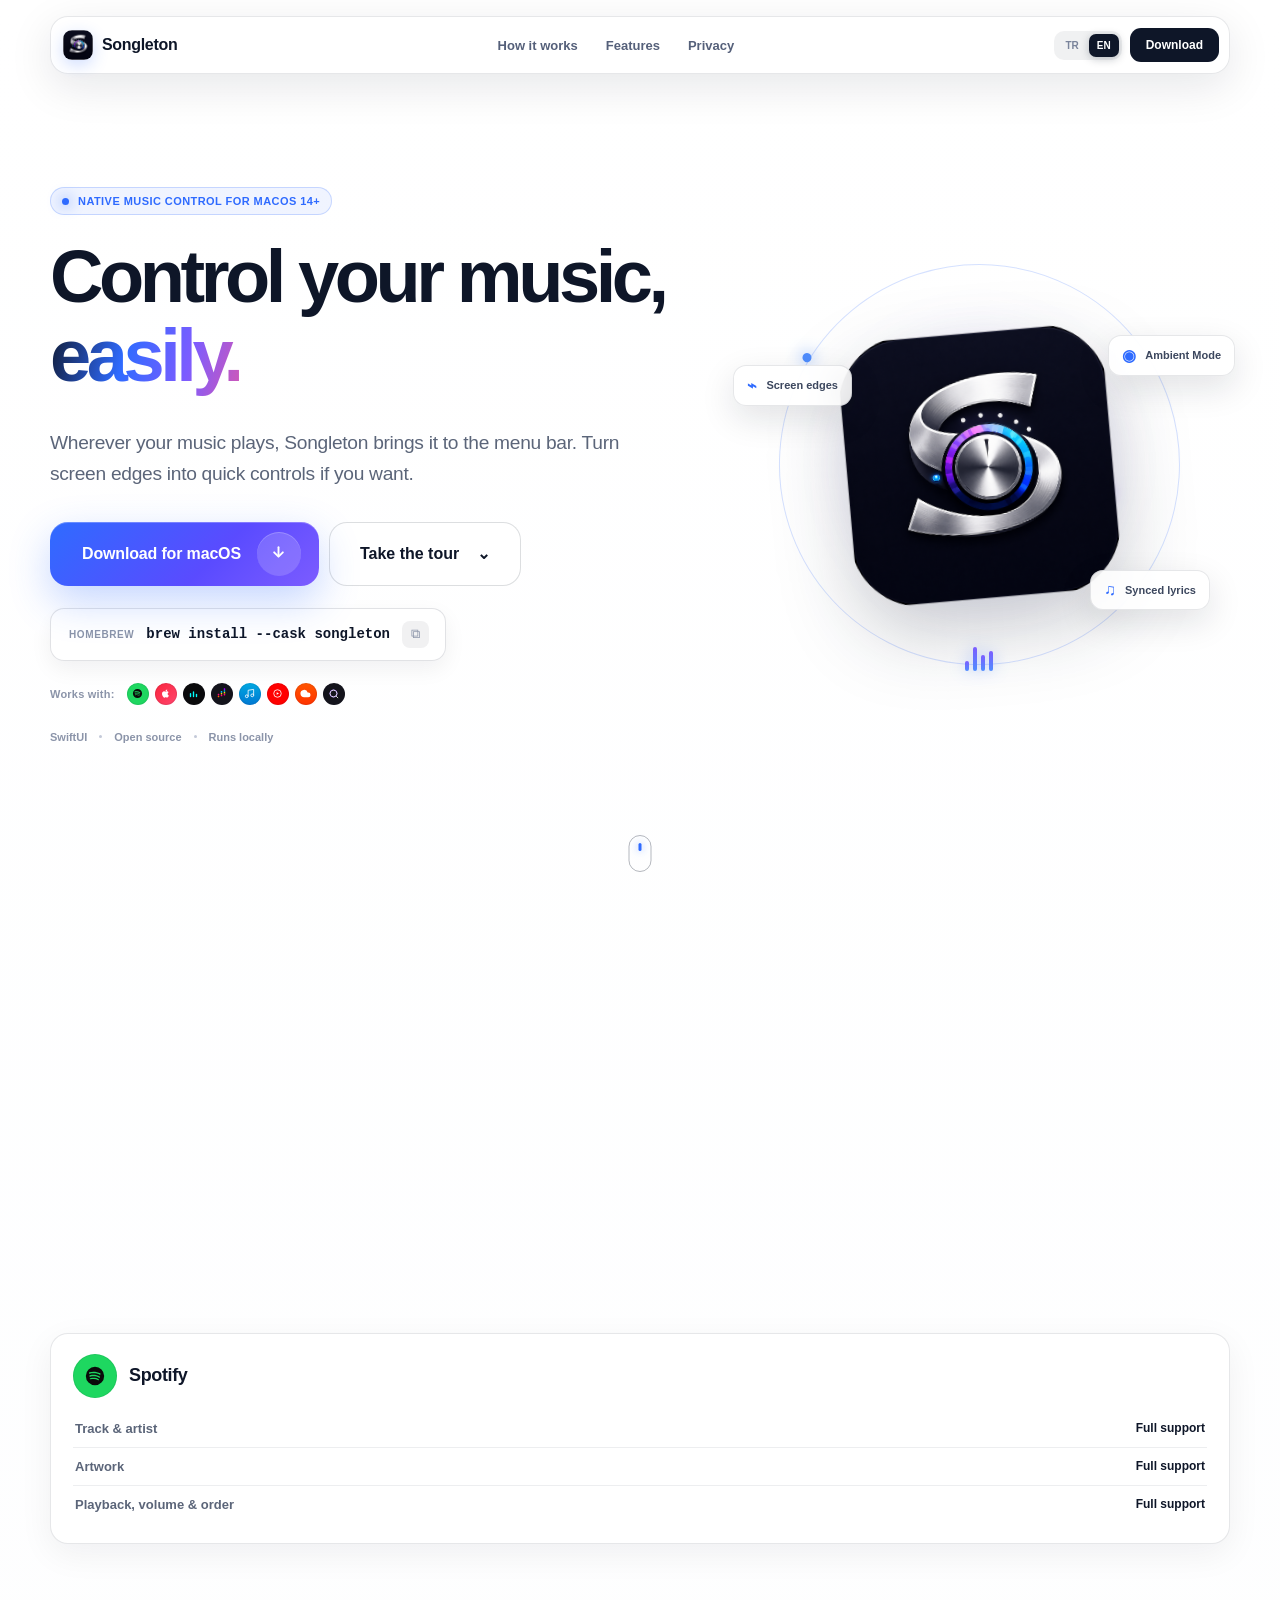
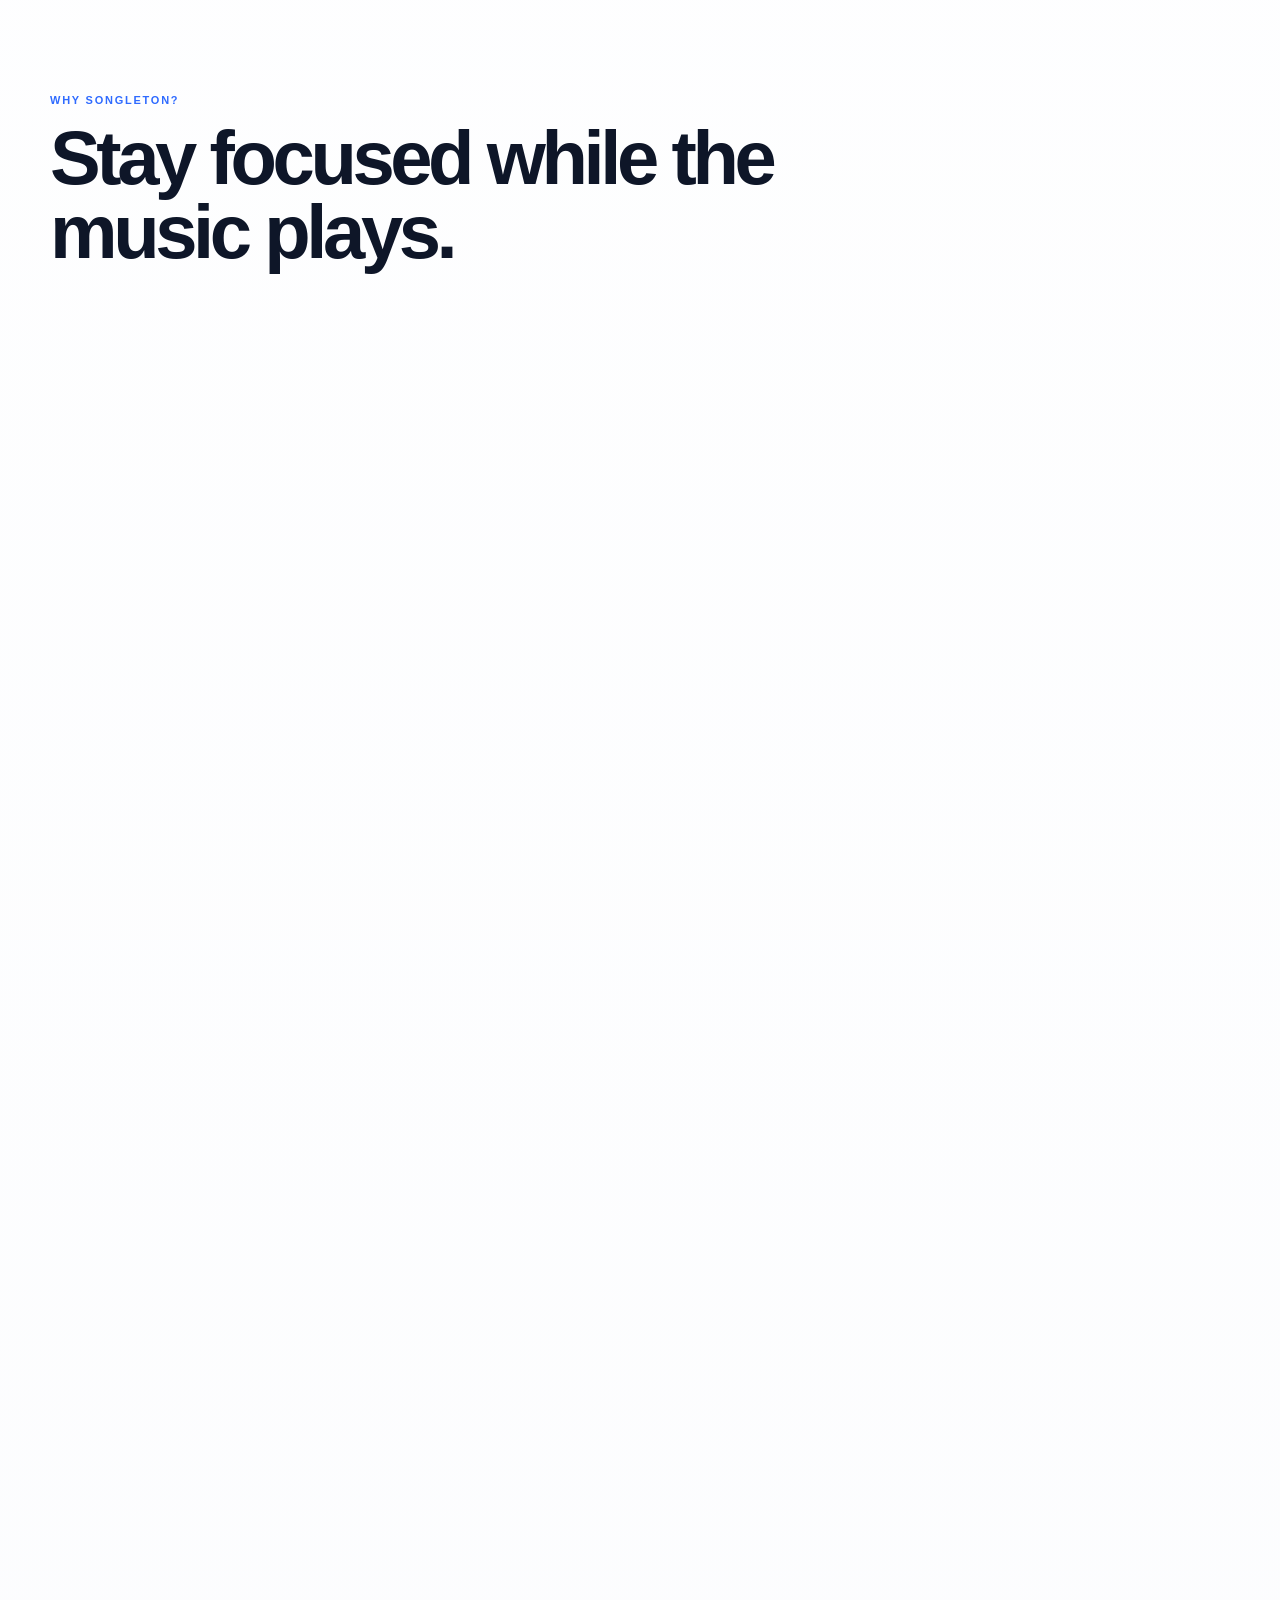
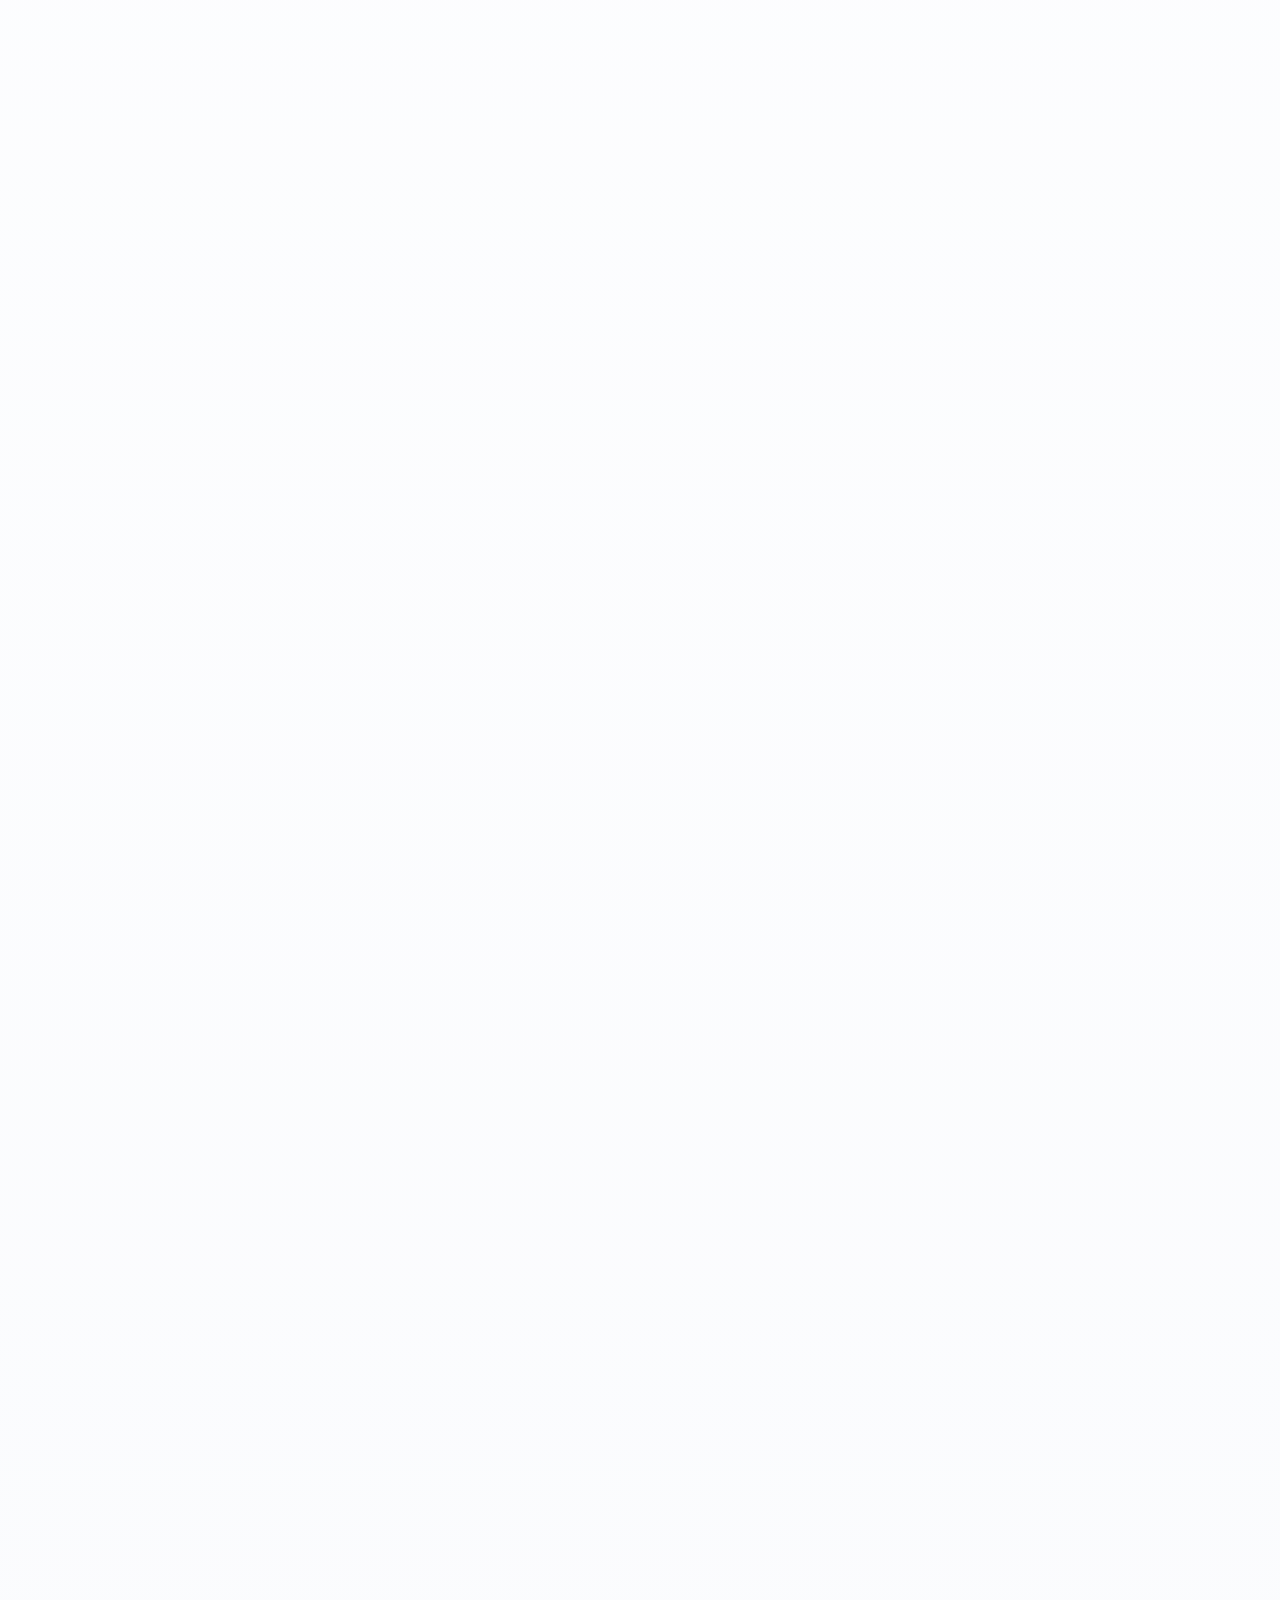
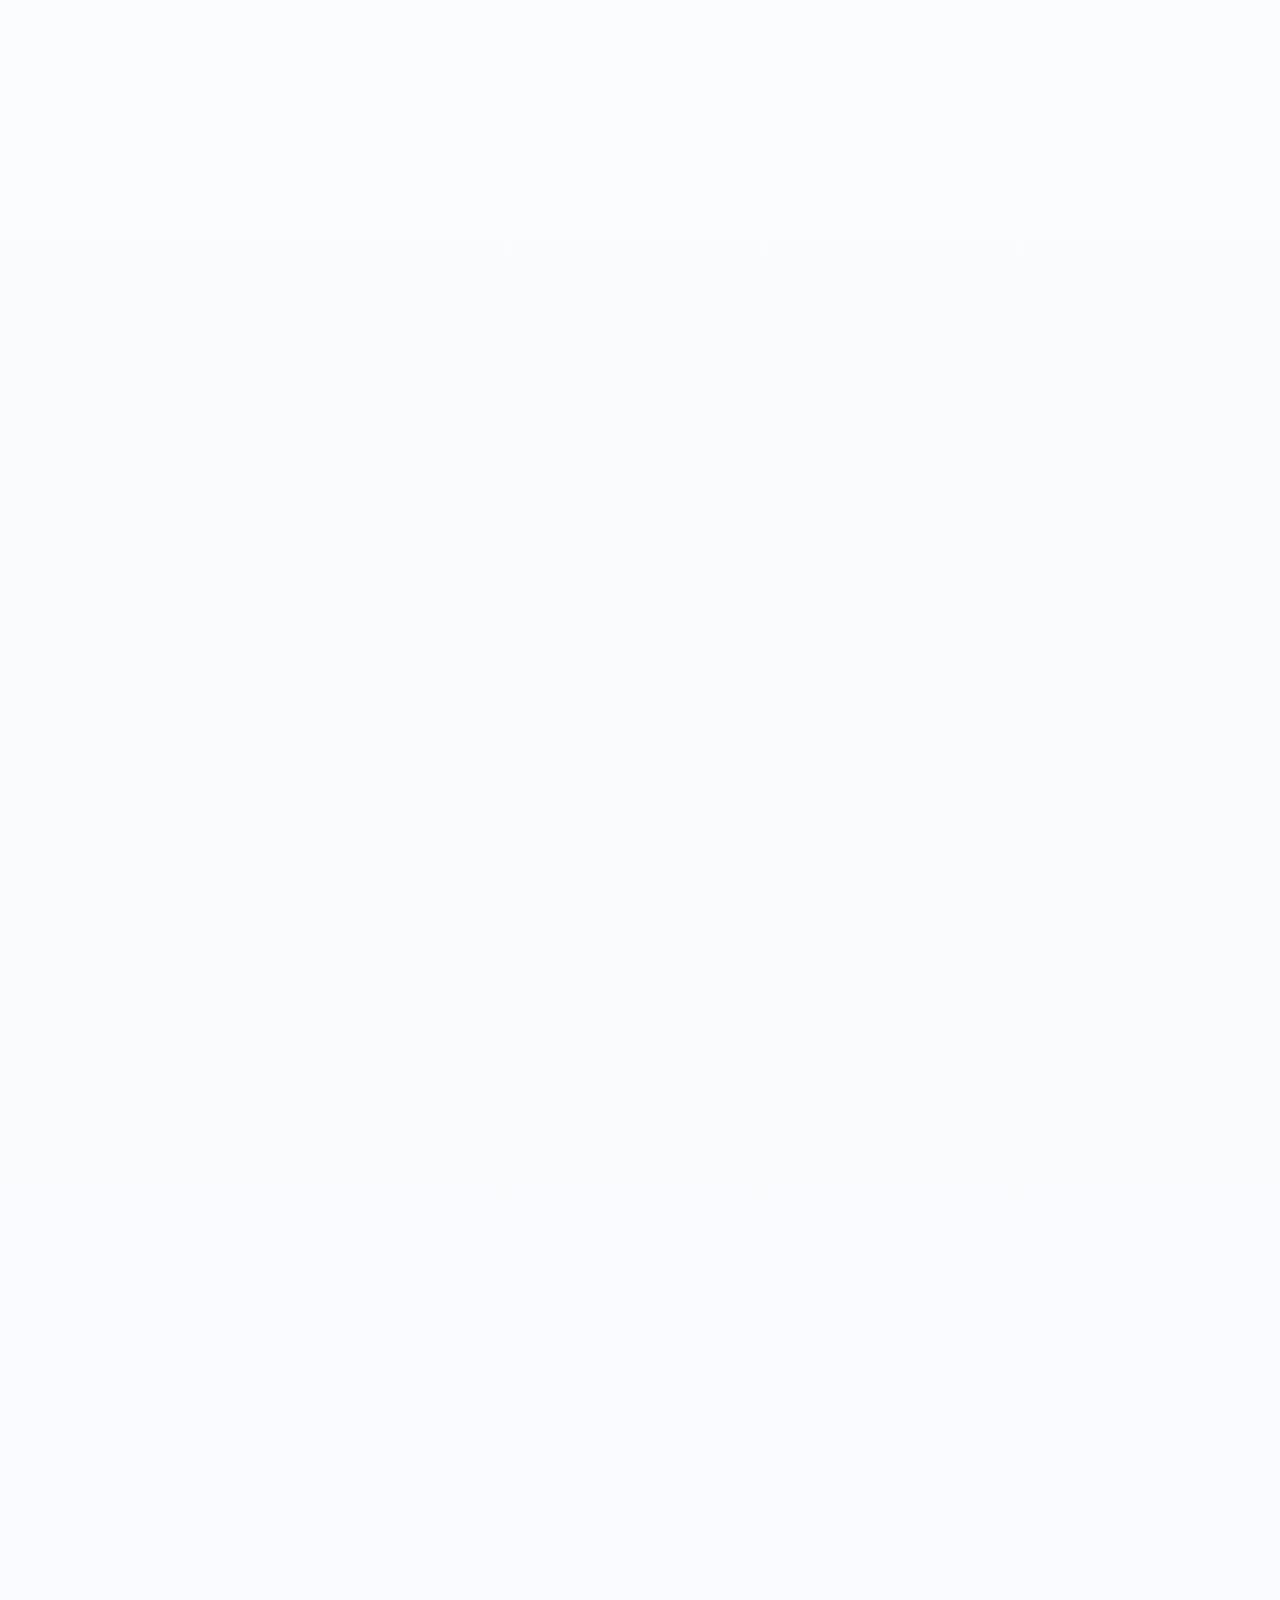
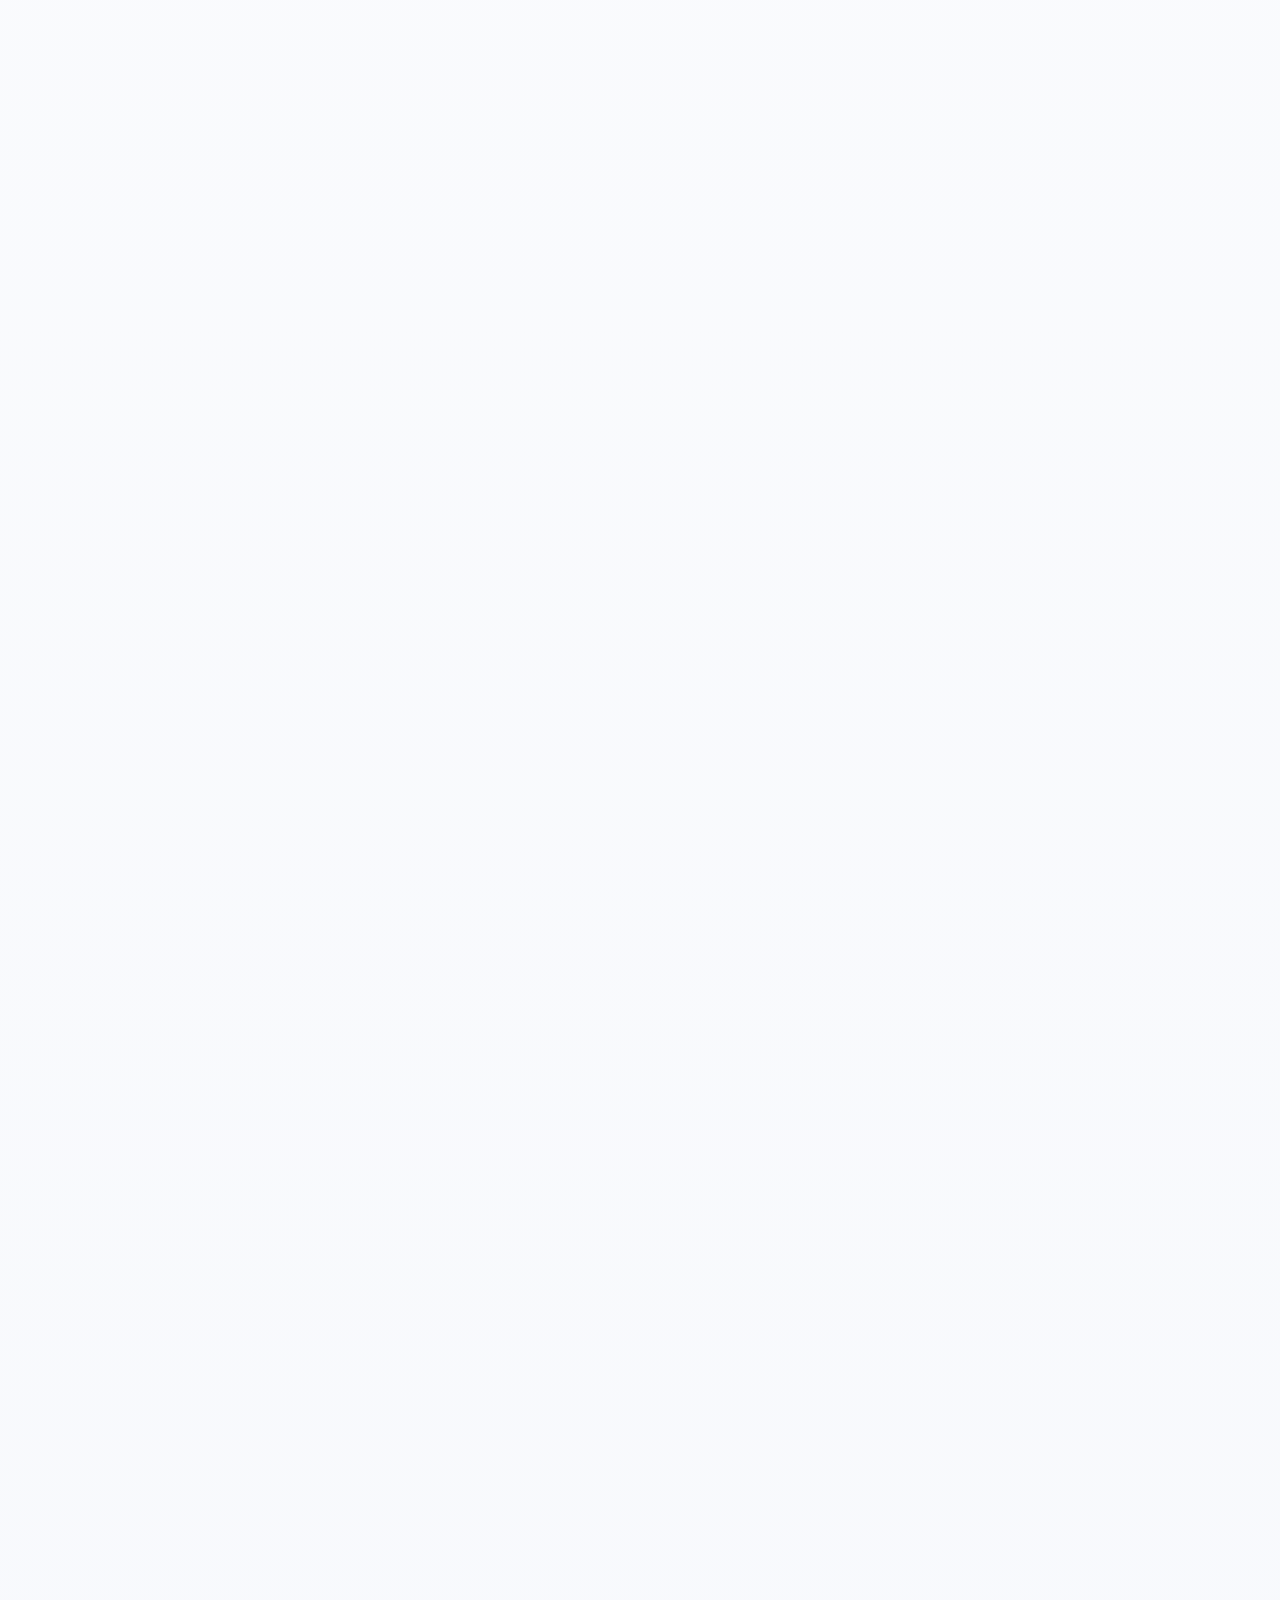
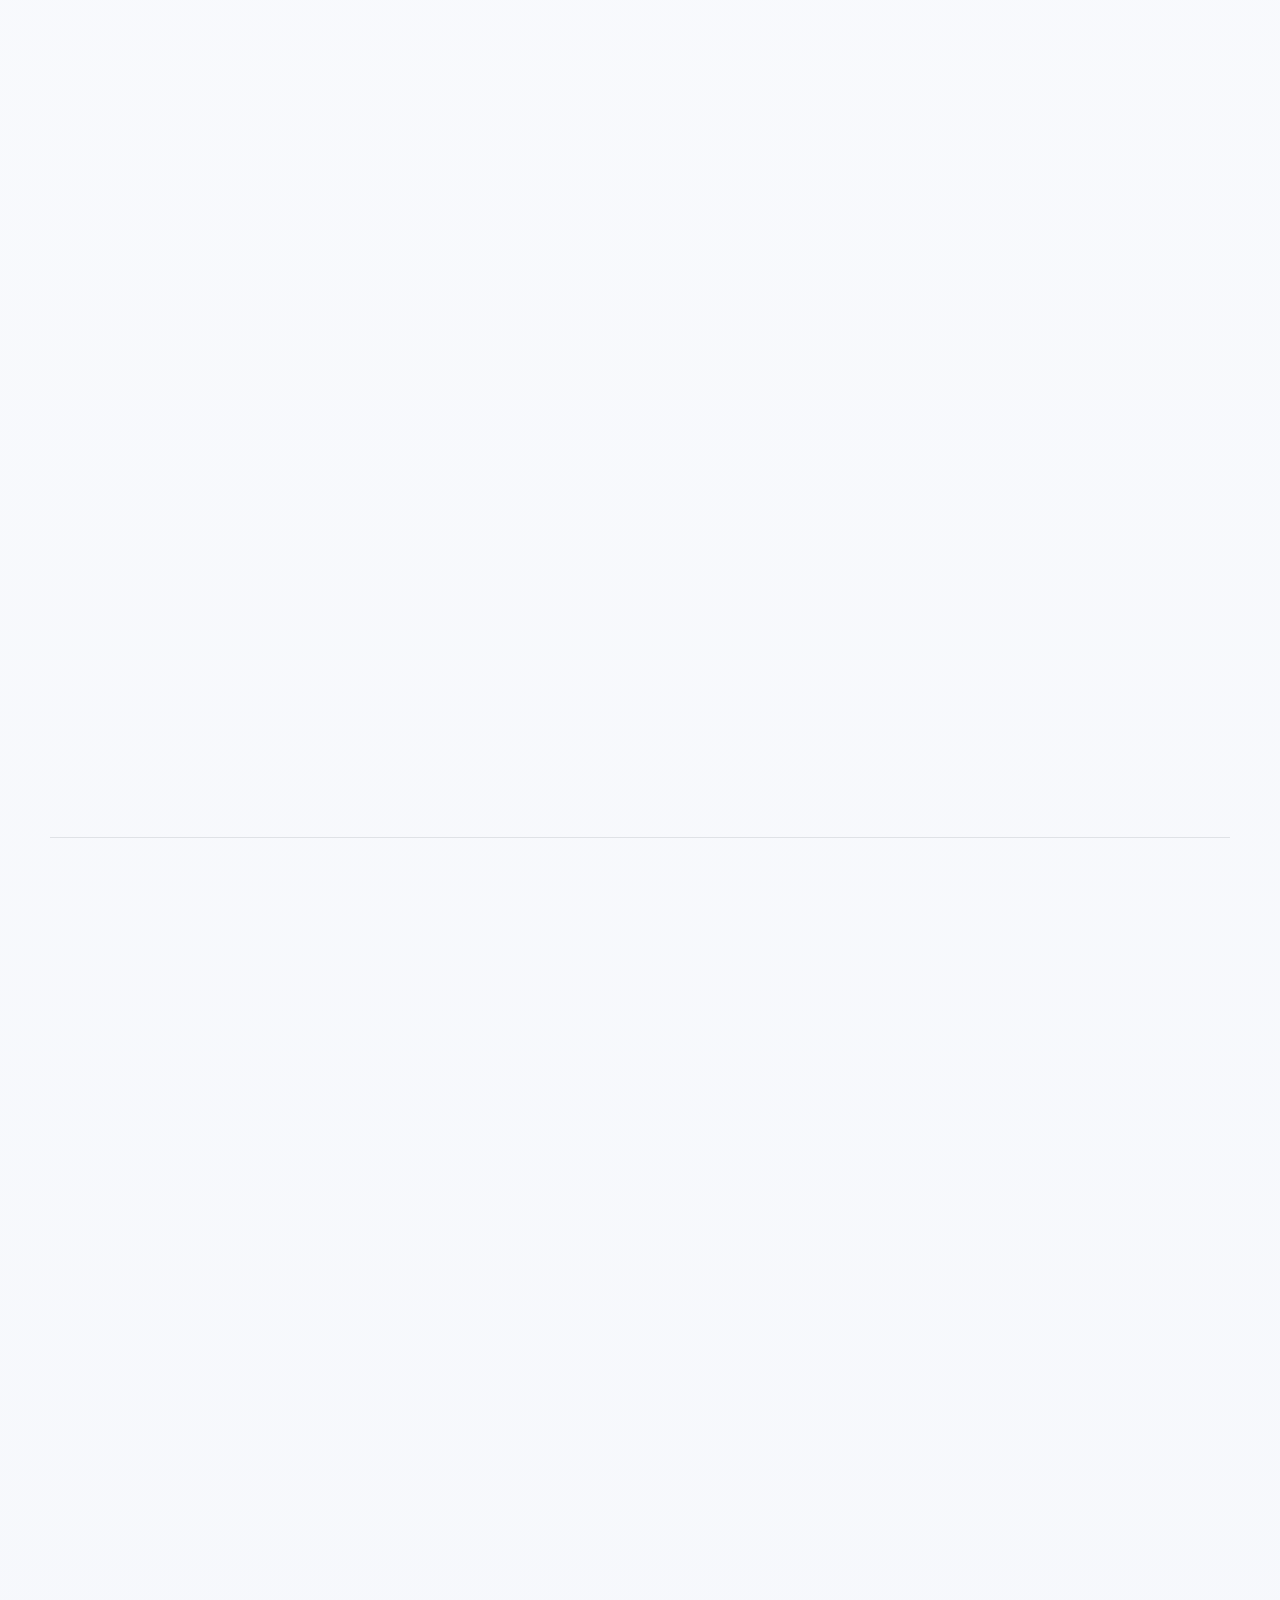
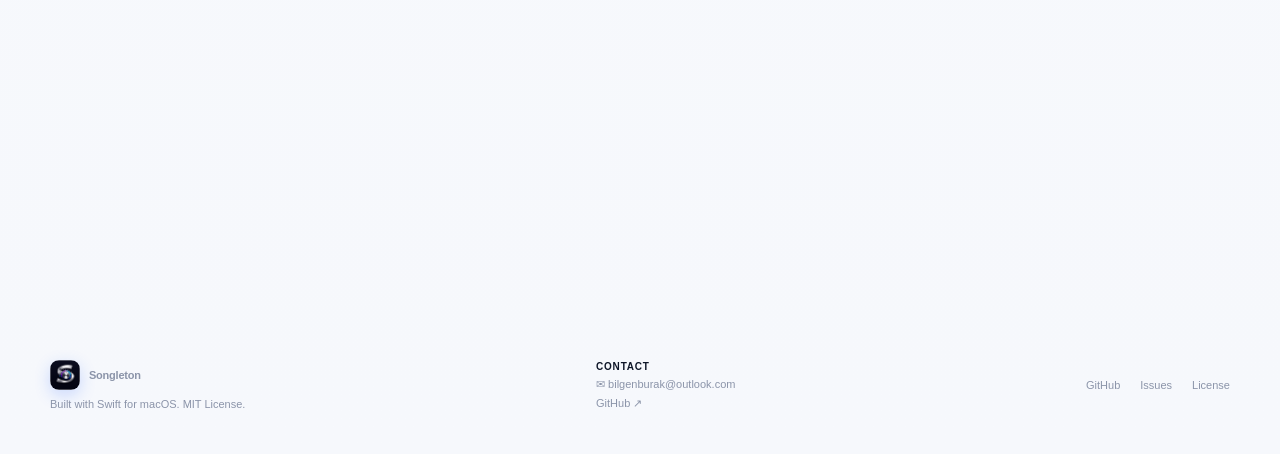
==== docs/index.html @ 4d117cce "feat: Add full-screen interactive lightbox zoom for website screenshot showcase" ====
<!doctype html>
<html lang="tr">
<head>
  <meta charset="utf-8">
  <meta name="viewport" content="width=device-width, initial-scale=1">
  <meta name="theme-color" content="#ffffff">
  <meta name="referrer" content="no-referrer">
  <meta http-equiv="Content-Security-Policy" content="default-src 'none'; base-uri 'none'; form-action 'none'; frame-src 'none'; object-src 'none'; script-src 'self'; style-src 'self'; img-src 'self'; connect-src 'none'; media-src 'none'; manifest-src 'none'; upgrade-insecure-requests">
  <meta name="description" content="Songleton, 8 müzik uygulamasını (Spotify, Apple Music, TIDAL, Deezer ve daha fazlası) menü çubuğundan, ekran kenarlarından ve Ambient Mode'dan kontrol eden yerel macOS uygulaması.">
  <meta property="og:title" content="Songleton for macOS">
  <meta property="og:description" content="Müziğini kolayca kontrol et. Şarkını menü çubuğundan yönet, ekran kenarlarıyla hızlıca kontrol et.">
  <meta property="og:type" content="website">
  <meta property="og:site_name" content="Songleton for macOS">
  <meta property="og:url" content="https://burak-bilgen.github.io/Songleton/">
  <meta property="og:locale" content="tr_TR">
  <meta property="og:image" content="https://burak-bilgen.github.io/Songleton/assets/og-songleton.png">
  <meta property="og:image:width" content="1200">
  <meta property="og:image:height" content="630">
  <meta property="og:image:alt" content="Songleton for macOS — menü çubuğu, ekran kenarı hareketleri ve Ambient Mode ön izlemesi">
  <meta name="twitter:card" content="summary_large_image">
  <meta name="twitter:title" content="Songleton for macOS">
  <meta name="twitter:description" content="Müziğini kolayca kontrol et. Spotify, Apple Music, TIDAL, Deezer ve daha fazlasını menü çubuğundan yönet; ekran kenarları ve Ambient Mode da hazır.">
  <title>Songleton for macOS</title>
  <link rel="canonical" href="https://burak-bilgen.github.io/Songleton/">
  <link rel="icon" href="assets/songleton-app-icon.png">
  <link rel="apple-touch-icon" href="assets/songleton-app-icon.png">
  <link rel="stylesheet" href="styles.css">
</head>
<body>
  <a class="skip-link" href="#tour" data-i18n="skip">Tanıtıma geç</a>
  <div class="scroll-progress" aria-hidden="true"></div>

  <nav class="site-nav" aria-label="Ana menü" data-i18n-label="primaryNav">
    <a class="brand" href="#top" aria-label="Songleton">
      <img src="assets/songleton-app-icon.png" alt="" width="34" height="34">
      <span>Songleton</span>
    </a>
    <div class="nav-links">
      <a href="#tour" data-i18n="navTour">Nasıl çalışır</a>
      <a href="#details" data-i18n="navFeatures">Özellikler</a>
      <a href="#privacy" data-i18n="navPrivacy">Gizlilik</a>
    </div>
    <div class="nav-actions">
      <div class="language-switch" role="group" aria-label="Dil" data-i18n-label="languageLabel">
        <button type="button" data-language="tr" lang="tr" aria-label="Türkçe" aria-pressed="true">TR</button>
        <button type="button" data-language="en" lang="en" aria-label="English" aria-pressed="false">EN</button>
      </div>
      <a class="nav-download" href="https://github.com/burak-bilgen/Songleton/releases/latest" data-i18n="download">İndir</a>
    </div>
  </nav>

  <svg class="svg-defs" aria-hidden="true" focusable="false">
    <symbol id="mark-spotify" viewBox="0 0 24 24"><path fill="#0a0a0a" d="M12 2a10 10 0 1 0 0 20 10 10 0 0 0 0-20zm4.25 14.3a.6.6 0 0 1-.82.2c-2.25-1.38-5.08-1.69-8.42-.93a.6.6 0 0 1-.26-1.17c3.66-.84 6.8-.48 9.3 1.07a.6.6 0 0 1 .2.83zm1.18-2.7a.75.75 0 0 1-1.03.25c-2.58-1.58-6.5-2.04-9.55-1.12a.75.75 0 0 1-.43-1.44c3.45-1.03 7.75-.5 10.76 1.28a.75.75 0 0 1 .25 1.03zm.1-2.8C13.9 8.9 9.2 8.8 6.5 9.6a.9.9 0 0 1-.52-1.72c3.15-.96 8.35-.85 11.7 1.24a.9.9 0 0 1-.95 1.52z"/></symbol>
    <symbol id="mark-applemusic" viewBox="0 0 24 24"><path fill="#fff" d="M17.05 20.28c-.98.95-2.05.8-3.08.35-1.09-.46-2.09-.48-3.24 0-1.44.62-2.2.44-3.06-.35C2.79 15.25 3.51 7.59 9.05 7.31c1.35.07 2.29.74 3.08.8.99-.2 1.94-.87 3.23-.78 1.53.12 2.68.73 3.44 1.83-3.16 1.89-2.64 6.05.54 7.22-.64 1.67-1.45 3.32-3.29 4.9zM12.03 7.25c-.15-2.23 1.66-4.07 3.74-4.25.29 2.58-2.34 4.5-3.74 4.25z"/></symbol>
    <symbol id="mark-tidal" viewBox="0 0 24 24"><g fill="#00ffff"><rect x="4" y="11" width="3" height="9" rx="1.5"/><rect x="10.5" y="7" width="3" height="13" rx="1.5"/><rect x="17" y="12.5" width="3" height="7.5" rx="1.5"/></g></symbol>
    <symbol id="mark-deezer" viewBox="0 0 24 24"><rect x="3.75" y="12.75" width="3.5" height="3.5" rx="1" fill="#ff007f"/><rect x="3.75" y="16.75" width="3.5" height="3.5" rx="1" fill="#ff6600"/><rect x="10.25" y="6.75" width="3.5" height="3.5" rx="1" fill="#00c7ff"/><rect x="10.25" y="10.75" width="3.5" height="3.5" rx="1" fill="#ffe000"/><rect x="10.25" y="14.75" width="3.5" height="3.5" rx="1" fill="#ff007f"/><rect x="16.75" y=".75" width="3.5" height="3.5" rx="1" fill="#a100ff"/><rect x="16.75" y="4.75" width="3.5" height="3.5" rx="1" fill="#00c7ff"/><rect x="16.75" y="8.75" width="3.5" height="3.5" rx="1" fill="#ffe000"/><rect x="16.75" y="12.75" width="3.5" height="3.5" rx="1" fill="#ff007f"/></symbol>
    <symbol id="mark-amazon" viewBox="0 0 24 24"><path fill="none" stroke="#fff" stroke-width="1.8" stroke-linecap="round" stroke-linejoin="round" d="M9 18V5l12-2v13"/><circle cx="6" cy="18" r="3" fill="none" stroke="#fff" stroke-width="1.8"/><circle cx="18" cy="16" r="3" fill="none" stroke="#fff" stroke-width="1.8"/></symbol>
    <symbol id="mark-ytmusic" viewBox="0 0 24 24"><circle cx="12" cy="12" r="8.2" fill="none" stroke="#fff" stroke-width="1.8"/><path fill="#fff" d="M10.2 9.1v5.8l5-2.9z"/></symbol>
    <symbol id="mark-soundcloud" viewBox="0 0 24 24"><path fill="#fff" d="M18 10h-1.26A8 8 0 1 0 9 20h9a5 5 0 0 0 0-10z"/></symbol>
    <symbol id="mark-qobuz" viewBox="0 0 24 24"><circle cx="12" cy="12" r="7.8" fill="none" stroke="#9d67ff" stroke-width="1.8"/><path d="M12 4.6a7.4 7.4 0 1 0 .01 0z" fill="none" stroke="#fff" stroke-width="1.7"/><path d="M17.4 17.4l4.1 4.1" fill="none" stroke="#fff" stroke-width="1.7" stroke-linecap="round"/></symbol>
  </svg>

  <main id="top">
    <section class="hero shell">
      <div class="hero-copy">
        <div class="eyebrow"><span class="eyebrow-dot"></span><span data-i18n="heroEyebrow">macOS 14+ için yerel müzik kontrolü</span></div>
        <h1 data-i18n="heroTitle">Müziğini kolayca<br><span>kontrol et.</span></h1>
        <p data-i18n="heroText">Şarkın nerede çalarsa çalsın, Songleton onu menü çubuğuna taşır. İstersen ekran kenarlarını da hızlı kontrole çevirir.</p>
        <div class="hero-actions">
          <a class="button primary download-btn" href="https://github.com/burak-bilgen/Songleton/releases/latest"><span class="dl-label" data-i18n="downloadFree">macOS için indir</span><span class="dl-icon" aria-hidden="true"><svg viewBox="0 0 24 24" fill="none" stroke="currentColor" stroke-width="2.4" stroke-linecap="round" stroke-linejoin="round"><path d="M12 4v11"/><path d="M6.5 10.5 12 16l5.5-5.5"/></svg><i class="dl-tray"></i></span></a>
          <a class="button ghost" href="#tour"><span data-i18n="watchTour">Turu izle</span><span aria-hidden="true">⌄</span></a>
        </div>
        <div class="hero-install">
          <span class="hero-install-label">Homebrew</span>
          <code>brew install --cask songleton</code>
          <button type="button" class="hero-install-copy" data-i18n-label="copyHomebrew" aria-label="Homebrew komutunu kopyala"><span class="hicon">⧉</span><span class="hcopied" data-i18n="copied">Kopyalandı</span></button>
        </div>
        <div class="hero-platforms" aria-hidden="true">
          <span class="hero-platforms-label" data-i18n="heroPlatformsLabel">Çalıştığı uygulamalar:</span>
          <span class="hero-platforms-marks">
            <span class="pmark pmark-spotify"><svg class="pmark-icon"><use href="#mark-spotify"/></svg></span>
            <span class="pmark pmark-applemusic"><svg class="pmark-icon"><use href="#mark-applemusic"/></svg></span>
            <span class="pmark pmark-tidal"><svg class="pmark-icon"><use href="#mark-tidal"/></svg></span>
            <span class="pmark pmark-deezer"><svg class="pmark-icon"><use href="#mark-deezer"/></svg></span>
            <span class="pmark pmark-amazon"><svg class="pmark-icon"><use href="#mark-amazon"/></svg></span>
            <span class="pmark pmark-ytmusic"><svg class="pmark-icon"><use href="#mark-ytmusic"/></svg></span>
            <span class="pmark pmark-soundcloud"><svg class="pmark-icon"><use href="#mark-soundcloud"/></svg></span>
            <span class="pmark pmark-qobuz"><svg class="pmark-icon"><use href="#mark-qobuz"/></svg></span>
          </span>
        </div>
        <div class="hero-meta"><span>SwiftUI</span><i></i><span data-i18n="openSource">Açık kaynak</span><i></i><span data-i18n="localFirst">Yerel çalışır</span></div>
      </div>

      <div class="hero-orbit" aria-hidden="true">
        <div class="orbit orbit-one"></div><div class="orbit orbit-two"></div>
        <div class="hero-icon"><img src="assets/songleton-app-icon.png" alt="" width="1024" height="1024"></div>
        <div class="hero-eq"><i></i><i></i><i></i><i></i></div>
        <div class="floating-chip chip-one"><b>⌁</b><span data-i18n="chipEdges">Ekran kenarları</span></div>
        <div class="floating-chip chip-two"><b>◉</b><span>Ambient Mode</span></div>
        <div class="floating-chip chip-three"><b>♫</b><span data-i18n="chipLyrics">Senkron sözler</span></div>
      </div>
      <div class="hero-scroll-cue" aria-hidden="true"><div class="cue-mouse"><span></span></div></div>
    </section>

    <section class="platforms shell" aria-labelledby="platforms-title">
      <div class="platforms-head reveal">
        <p class="section-kicker" data-i18n="platformsKicker">Desteklenen oynatıcılar</p>
        <h2 id="platforms-title" data-i18n="platformsTitle">Hangi uygulamada dinlersen dinle.</h2>
        <p data-i18n="platformsLead">8 uygulama, tek menü çubuğu.</p>
      </div>
      <div class="platform-grid">
        <button type="button" class="platform-item reveal" data-platform="spotify" aria-expanded="false" aria-controls="platform-detail">
          <span class="pmark pmark-spotify" aria-hidden="true"><svg class="pmark-icon"><use href="#mark-spotify"/></svg></span>
          <b>Spotify</b>
        </button>
        <button type="button" class="platform-item reveal" data-platform="applemusic" aria-expanded="false" aria-controls="platform-detail">
          <span class="pmark pmark-applemusic" aria-hidden="true"><svg class="pmark-icon"><use href="#mark-applemusic"/></svg></span>
          <b>Apple Music</b>
        </button>
        <button type="button" class="platform-item reveal" data-platform="tidal" aria-expanded="false" aria-controls="platform-detail">
          <span class="pmark pmark-tidal" aria-hidden="true"><svg class="pmark-icon"><use href="#mark-tidal"/></svg></span>
          <b>TIDAL</b>
        </button>
        <button type="button" class="platform-item reveal" data-platform="deezer" aria-expanded="false" aria-controls="platform-detail">
          <span class="pmark pmark-deezer" aria-hidden="true"><svg class="pmark-icon"><use href="#mark-deezer"/></svg></span>
          <b>Deezer</b>
        </button>
        <button type="button" class="platform-item reveal" data-platform="amazon" aria-expanded="false" aria-controls="platform-detail">
          <span class="pmark pmark-amazon" aria-hidden="true"><svg class="pmark-icon"><use href="#mark-amazon"/></svg></span>
          <b>Amazon Music</b>
        </button>
        <button type="button" class="platform-item reveal" data-platform="ytmusic" aria-expanded="false" aria-controls="platform-detail">
          <span class="pmark pmark-ytmusic" aria-hidden="true"><svg class="pmark-icon"><use href="#mark-ytmusic"/></svg></span>
          <b>YouTube Music</b>
        </button>
        <button type="button" class="platform-item reveal" data-platform="soundcloud" aria-expanded="false" aria-controls="platform-detail">
          <span class="pmark pmark-soundcloud" aria-hidden="true"><svg class="pmark-icon"><use href="#mark-soundcloud"/></svg></span>
          <b>SoundCloud</b>
        </button>
        <button type="button" class="platform-item reveal" data-platform="qobuz" aria-expanded="false" aria-controls="platform-detail">
          <span class="pmark pmark-qobuz" aria-hidden="true"><svg class="pmark-icon"><use href="#mark-qobuz"/></svg></span>
          <b>Qobuz</b>
        </button>
      </div>
      <div class="platform-detail" id="platform-detail" role="region" aria-live="polite">
        <div class="pd-panel" data-group="full">
          <div class="pd-head">
            <span class="pmark pmark-spotify pd-mark" aria-hidden="true"><svg class="pmark-icon"><use class="pd-mark-use" href="#mark-spotify"/></svg></span>
            <b class="pd-name">Spotify</b>
          </div>
          <div class="pd-rows">
            <div class="pd-row"><b data-i18n="pdTrack">Parça & sanatçı</b><em data-i18n="pdValFull">Tam destek</em></div>
            <div class="pd-row"><b data-i18n="pdArtwork">Kapak görseli</b><em data-i18n="pdValFull">Tam destek</em></div>
            <div class="pd-row"><b data-i18n="pdControls">Oynatma, ses & sıra</b><em data-i18n="pdValFull">Tam destek</em></div>
          </div>
        </div>
        <div class="pd-panel" data-group="windowtitle">
          <div class="pd-head">
            <span class="pmark pmark-tidal pd-mark" aria-hidden="true"><svg class="pmark-icon"><use class="pd-mark-use" href="#mark-tidal"/></svg></span>
            <b class="pd-name">TIDAL</b>
          </div>
          <div class="pd-rows">
            <div class="pd-row"><b data-i18n="pdTrack">Parça & sanatçı</b><em data-i18n="pdValWindowTitle">Pencere başlığından</em></div>
            <div class="pd-row"><b data-i18n="pdArtwork">Kapak görseli</b><em data-i18n="pdValDash">—</em></div>
            <div class="pd-row"><b data-i18n="pdControls">Oynatma, ses & sıra</b><em data-i18n="pdValDash">—</em></div>
          </div>
          <small class="pd-note" data-i18n="pdNote">Pencere başlığından okunan oynatıcılarda kontroller uygulamanın kendi arayüzünde kalır.</small>
        </div>
      </div>
    </section>

    <section class="benefits shell" id="benefits" aria-labelledby="benefits-title">
      <div class="section-heading">
        <p class="section-kicker" data-i18n="benefitsKicker">Neden Songleton?</p>
        <h2 id="benefits-title" data-i18n="benefitsTitle">Müzik açıkken, işine odaklan.</h2>
      </div>
      <div class="benefit-grid">
        <article class="benefit-card reveal">
          <div class="benefit-icon" aria-hidden="true"><svg viewBox="0 0 24 24" fill="none" stroke="currentColor" stroke-width="1.8" stroke-linecap="round" stroke-linejoin="round"><path d="M9 18V5l12-2v13"></path><circle cx="6" cy="18" r="3"></circle><circle cx="18" cy="16" r="3"></circle></svg></div>
          <h3 data-i18n="benefit1Title">Yalnızca müzik çalarken görünür</h3>
          <p data-i18n="benefit1Text">Oynatıcılar boştayken menü çubuğu tertemiz kalır. Parça başladığında Songleton yerini alır, bittiğinde sadece kaybolur.</p>
        </article>
        <article class="benefit-card reveal">
          <div class="benefit-icon" aria-hidden="true"><svg viewBox="0 0 24 24" fill="none" stroke="currentColor" stroke-width="1.8" stroke-linecap="round" stroke-linejoin="round"><path d="m12 2 10 5-10 5L2 7z"></path><path d="m2 17 10 5 10-5"></path><path d="m2 12 10 5 10-5"></path></svg></div>
          <h3 data-i18n="benefit2Title">İkinci bir müzik arşivi yok</h3>
          <p data-i18n="benefit2Text">Hesap ve ayrı bir kütüphane kurmaz. Spotify, Apple Music, TIDAL ve diğerlerini kullandığın haliyle, kendisi görünmeden yönetir.</p>
        </article>
        <article class="benefit-card reveal">
          <div class="benefit-icon" aria-hidden="true"><svg viewBox="0 0 24 24" fill="none" stroke="currentColor" stroke-width="1.8" stroke-linecap="round" stroke-linejoin="round"><path d="M20 13c0 5-3.5 7.5-7.66 8.95a1 1 0 0 1-.67-.01C7.5 20.5 4 18 4 13V6a1 1 0 0 1 1-1c2 0 4.5-1.2 6.24-2.72a1.17 1.17 0 0 1 1.52 0C14.51 3.81 17 5 19 5a1 1 0 0 1 1 1z"></path></svg></div>
          <h3 data-i18n="benefit3Title">Yerel öncelikli</h3>
          <p data-i18n="benefit3Text">Hesap, analiz ve izleme yok. Tüm kontrol Mac'inde kalır; internet yalnızca söz aranırken devreye girer.</p>
        </article>
      </div>
    </section>

    <section class="tour" id="tour" aria-labelledby="tour-title">
      <div class="tour-intro shell reveal">
        <p class="section-kicker" data-i18n="tourKicker">Ürün turu</p>
        <h2 id="tour-title" data-i18n="tourTitle">Müzik kontrolü, yerini bilsin.</h2>
        <p data-i18n="tourLead">Her özelliği bir örnekle gösteriyoruz.</p>
      </div>

      <div class="tour-cat cat-menu shell">
        <div class="tour-cat-head reveal">
          <span class="tour-cat-icon" aria-hidden="true"><svg viewBox="0 0 24 24" fill="none" stroke="currentColor" stroke-width="1.8" stroke-linecap="round" stroke-linejoin="round"><rect x="2.5" y="4" width="19" height="5.5" rx="2.5"/><path d="M7 6.75h10"/></svg></span>
          <div class="tour-cat-copy"><h3 data-i18n="catMenuTitle">Menü Çubuğu</h3><p data-i18n="catMenuLead">Parça ve oynatma kontrolleri sağ üstte, hep aynı yerde.</p></div>
        </div>
        <div class="tour-grid">
          <article class="tour-card reveal">
            <div class="tour-visual" aria-hidden="true">
              <div class="tv-menubar-badge">☰ <span>MENU BAR</span></div>
              <div class="tv-panel">
                <div class="tv-panel-top">
                  <span class="tv-ambient-pill"><i>✦</i> Ambient</span>
                  <span class="tv-panel-corners"><i>⚙</i><i>⏻</i></span>
                </div>
                <div class="tv-panel-art"></div>
                <div class="tv-panel-copy"><b>Midnight City</b><span>M83</span></div>
                <div class="tv-panel-controls">
                  <span class="tv-side">⤨</span>
                  <span class="tv-side">◀</span>
                  <span class="play">Ⅱ</span>
                  <span class="tv-side">▶</span>
                  <span class="tv-side">↻</span>
                </div>
                <div class="tv-panel-vol"><span class="tv-mute">◖</span><i class="tv-pline"><b></b></i><em class="tv-vol-pill">37%</em></div>
              </div>
            </div>
            <span class="tour-index">01</span>
            <h4 data-i18n="step2Title">Üzerine gel, kontroller açılsın.</h4>
            <p data-i18n="step2Text">İmleci getirince kapak, oynatma, ses ve Ambient Mode tek panelde açılır.</p>
          </article>

          <article class="tour-card reveal">
            <div class="tour-visual tv-strip-wrap" aria-hidden="true">
              <div class="tv-menubar-badge">☰ <span>MENU BAR</span></div>
              <div class="tv-strip">
                <span class="tv-apple"></span>
                <span class="tv-appname">Songleton</span>
                <span class="tv-menus"><i></i><i></i><i></i></span>
                <span class="tv-grow"></span>
                <span class="tv-mb-btn">◀</span>
                <span class="tv-track click"><i class="tv-cover"></i><b>Midnight City</b><em>Ⅱ</em><i class="tv-ripple"></i></span>
                <span class="tv-mb-btn">▶</span>
                <span class="tv-strip-icons">⌁ ◉</span>
                <span class="tv-extras"><i>≋</i><i>▮</i><i>09:41</i></span>
              </div>
            </div>
            <span class="tour-index">02</span>
            <h4 data-i18n="step3Title">Tek tıkla oynat veya duraklat.</h4>
            <p data-i18n="step3Text">Şarkı adına tıkla, oynatma başlasın ya da dursun. Başka pencere açılmaz.</p>
          </article>
        </div>
      </div>

      <div class="tour-cat cat-gestures shell">
        <div class="tour-cat-head reveal">
          <span class="tour-cat-icon" aria-hidden="true"><svg viewBox="0 0 24 24" fill="none" stroke="currentColor" stroke-width="1.8" stroke-linecap="round" stroke-linejoin="round"><path d="M5.5 3.5 18.5 9l-6 1.7L9.5 16.5z"/></svg></span>
          <div class="tour-cat-copy"><h3 data-i18n="catGesturesTitle">Hareketler</h3><p data-i18n="catGesturesLead">İmleci kenarda kısa süre tut; ekran kenarları kontrole dönüşür.</p></div>
        </div>
        <div class="tour-grid">
          <article class="tour-card reveal">
            <div class="tour-visual" aria-hidden="true">
              <div class="tv-screen">
                <div class="tv-screen-bg"></div>
                <div class="tv-edge left">◀</div>
                <small>PREVIOUS</small>
              </div>
            </div>
            <span class="tour-index">01</span>
            <h4 data-i18n="step5Title">Sol kenarda önceki parça.</h4>
            <p data-i18n="step5Text">İmleci sol kenarda kısa süre tut. Halka dolmadan ayrılırsan işlem iptal olur.</p>
          </article>

          <article class="tour-card reveal">
            <div class="tour-visual" aria-hidden="true">
              <div class="tv-screen">
                <div class="tv-screen-bg"></div>
                <div class="tv-edge right">▶</div>
                <small>NEXT</small>
              </div>
            </div>
            <span class="tour-index">02</span>
            <h4 data-i18n="step6Title">Sağ kenarda sonraki parça.</h4>
            <p data-i18n="step6Text">Aynı hareketi sağda yap. Parça değişimi menü çubuğuna ve bildirime yansır.</p>
          </article>

          <article class="tour-card reveal">
            <div class="tour-visual" aria-hidden="true">
              <div class="tv-screen">
                <div class="tv-screen-bg"></div>
                <div class="tv-edge top">Ⅱ</div>
                <small>PAUSE</small>
              </div>
            </div>
            <span class="tour-index">03</span>
            <h4 data-i18n="step7Title">Üst kenarda oynat veya duraklat.</h4>
            <p data-i18n="step7Text">İmleci üst kenarda beklet. Halka tamamlandığında oynatma durumu değişir.</p>
          </article>

          <article class="tour-card reveal">
            <div class="tour-visual" aria-hidden="true">
              <div class="tv-screen">
                <div class="tv-screen-bg"></div>
                <div class="tv-edge top resume">▶</div>
                <small>PLAY</small>
              </div>
            </div>
            <span class="tour-index">04</span>
            <h4 data-i18n="step8Title">Aynı hareketle devam et.</h4>
            <p data-i18n="step8Text">Üst kenara tekrar gel. Müzik kaldığı yerden devam eder.</p>
          </article>

          <article class="tour-card reveal">
            <div class="tour-visual" aria-hidden="true">
              <div class="tv-volume">
                <span>◖)))</span>
                <div class="tv-vrail"><i></i><b></b></div>
                <strong>78</strong>
                <em class="tv-vol-method">◉ + ◉</em>
              </div>
            </div>
            <span class="tour-index">05</span>
            <h4 data-i18n="volumeMouseTitle">İki fare tuşuyla ses.</h4>
            <p data-i18n="volumeMouseText">İki fare tuşunu basılı tutup yukarı veya aşağı sürükle.</p>
          </article>

          <article class="tour-card reveal">
            <div class="tour-visual" aria-hidden="true">
              <div class="tv-volume">
                <span>◖)))</span>
                <div class="tv-vrail"><i></i><b></b></div>
                <strong>52</strong>
                <em class="tv-vol-method">⌘ ⌥</em>
              </div>
            </div>
            <span class="tour-index">06</span>
            <h4 data-i18n="volumeKeysTitle">⌘ + ⌥ ile ses.</h4>
            <p data-i18n="volumeKeysText">Command ve Option'ı basılı tutup yukarı veya aşağı sürükle.</p>
          </article>
        </div>
      </div>

      <div class="tour-cat cat-ambient shell">
        <div class="tour-cat-head reveal">
          <span class="tour-cat-icon" aria-hidden="true"><svg viewBox="0 0 24 24" fill="none" stroke="currentColor" stroke-width="1.8" stroke-linecap="round" stroke-linejoin="round"><path d="M12 3.5l1.9 4.9 4.9 1.9-4.9 1.9L12 17.1l-1.9-4.9-4.9-1.9 4.9-1.9z"/><path d="M19 15.5l.8 2 2 .8-2 .8-.8 2-.8-2-2-.8 2-.8z"/></svg></span>
          <div class="tour-cat-copy"><h3 data-i18n="catAmbientTitle">Ambient Mode</h3><p data-i18n="catAmbientLead">Çalan şarkı hak ettiğinde, ekranın tamamı onun.</p></div>
        </div>
        <div class="tour-grid">
          <article class="tour-card reveal">
            <div class="tour-visual tv-strip-wrap" aria-hidden="true">
              <div class="tv-strip">
                <span class="tv-apple"></span>
                <span class="tv-appname">Songleton</span>
                <span class="tv-menus"><i></i><i></i><i></i></span>
                <span class="tv-grow"></span>
                <span class="tv-mb-btn">◀</span>
                <span class="tv-track"><i class="tv-cover"></i><b>Midnight City</b><em>Ⅱ</em></span>
                <span class="tv-mb-btn">▶</span>
                <span class="tv-strip-icons">⌁ ◉</span>
                <span class="tv-extras"><i>≋</i><i>▮</i><i>09:41</i></span>
              </div>
              <div class="tv-ambient-badge">✦ <span>AMBIENT</span></div>
            </div>
            <span class="tour-index">01</span>
            <h4 data-i18n="step4Title">Sağ tık, Ambient Mode.</h4>
            <p data-i18n="step4Text">Menü çubuğundaki parça adına sağ tıkla. Çalan şarkı tam ekran görünümüne geçer.</p>
          </article>

          <article class="tour-card reveal">
            <div class="tour-visual" aria-hidden="true">
              <div class="tv-ambient">
                <span class="tv-ambient-kicker">NOW PLAYING</span>
                <b class="tv-ambient-track">Midnight City</b>
                <span class="tv-ambient-artist">M83</span>
                <div class="tv-ambient-prog"><i></i></div>
                <div class="tv-lyrics"><p>Neon in the window</p><p class="on">The night keeps moving</p><p>We move with it</p></div>
              </div>
            </div>
            <span class="tour-index">02</span>
            <h4 data-i18n="step11Title">Ambient Mode'da sözler de var.</h4>
            <p data-i18n="step11Text">Vinyl, Cassette ve Glass temaları arasında geç. Senkron sözler ve kısayollar aynı görünümde kalır.</p>
          </article>
        </div>
      </div>

      <div class="tour-cat cat-system shell">
        <div class="tour-cat-head reveal">
          <span class="tour-cat-icon" aria-hidden="true"><svg viewBox="0 0 24 24" fill="none" stroke="currentColor" stroke-width="1.8" stroke-linecap="round" stroke-linejoin="round"><path d="M18 8a6 6 0 0 0-12 0c0 7-3 9-3 9h18s-3-2-3-9"/><path d="M13.7 21a2 2 0 0 1-3.4 0"/></svg></span>
          <div class="tour-cat-copy"><h3 data-i18n="catSystemTitle">Bildirimler & Ayarlar</h3><p data-i18n="catSystemLead">Odağın bozulmaz; tüm tercihlerin tek yerde.</p></div>
        </div>
        <div class="tour-grid">
          <article class="tour-card reveal">
            <div class="tour-visual" aria-hidden="true">
              <div class="tv-toast">
                <i class="tv-toast-art"></i>
                <div><small>SONGLETON</small><b>Midnight City</b><span>M83 · Songleton Session</span></div>
                <em></em>
              </div>
            </div>
            <span class="tour-index">01</span>
            <h4 data-i18n="step10Title">Yeni şarkı görünür, odağın kalır.</h4>
            <p data-i18n="step10Text">Bildirim seçtiğin konumdan gelir ve aktif uygulamanı öne geçirmez.</p>
          </article>

          <article class="tour-card reveal">
            <div class="tour-visual" aria-hidden="true">
              <div class="tv-settings">
                <div class="tv-sbar"><i></i><i></i><i></i><b>Songleton</b></div>
                <div class="tv-set-row"><b data-i18n="settingLaunch">Girişte başlat</b><i class="on"></i></div>
                <div class="tv-set-row"><b data-i18n="settingNotice">Yeni şarkı bildirimi</b><i class="on"></i></div>
                <div class="tv-set-row"><b data-i18n="settingAccessName">Müzik uygulamaları erişimi</b><em class="granted" data-i18n="granted">İzin verildi</em></div>
              </div>
            </div>
            <span class="tour-index">02</span>
            <h4 data-i18n="step12Title">İnce ayarlar, tek yerde.</h4>
            <p data-i18n="step12Text">Hareketler, bildirim konumu, söz zamanlaması, menü çubuğu ve dil ayarları burada.</p>
          </article>
        </div>
      </div>
    </section>

    <section class="details shell" id="details">
      <div class="section-heading reveal"><p class="section-kicker" data-i18n="detailsKicker">Diğer ayrıntılar</p><h2 data-i18n="detailsTitle">Menü çubuğundan fazlası.</h2></div>
      <div class="feature-grid">
        <article class="feature-card wide permanent-card reveal">
          <div class="permanent-screen">
            <div class="hud-widget">
              <div class="hud-artwork">
                <img src="assets/songleton-app-icon.png" alt="Artwork" width="44" height="44">
              </div>
              <div class="hud-text-container">
                <div class="hud-marquee-track">
                  <span>Midnight City • M83 • Hurry Up, We're Dreaming</span>
                </div>
                <div class="hud-artist">M83</div>
              </div>
              <div class="hud-buttons">
                <button class="hud-btn" aria-label="Previous">⏮</button>
                <button class="hud-btn play-btn" aria-label="Play/Pause">⏯</button>
                <button class="hud-btn" aria-label="Next">⏭</button>
              </div>
            </div>
          </div>
          <div>
            <span class="feature-index">01</span>
            <h3 data-i18n="featurePermanentTitle">Permanent Mini Player</h3>
            <p data-i18n="featurePermanentText">Ekranda sabit duran masaüstü mini oyuncusu. Yerinde yumuşak fade geçişi, kayan yazı ve 3'lü oynatma kontrolleriyle odağını bozmaz.</p>
          </div>
        </article>
        <article class="feature-card wide notification-card reveal"><div class="mini-screen"><span class="mini-toast"><i></i><b>Midnight City</b><small>M83</small></span><div class="position-dots"><i></i><i></i><i></i><i></i><i></i><i></i><i></i><i></i></div></div><div><span class="feature-index">02</span><h3 data-i18n="featureHudTitle">Yeni şarkı bildirimi</h3><p data-i18n="featureHudText">İmlecin bulunduğu ekranda seçtiğin konumdan gelir. Klavye odağını almaz.</p></div></article>
        <article class="feature-card reveal"><div class="feature-visual theme-switcher"><div class="theme-disc"></div><div class="theme-cassette"></div><div class="theme-glass"></div></div><span class="feature-index">03</span><h3 data-i18n="featureAmbientTitle">Üç Ambient teması</h3><p data-i18n="featureAmbientText">Vinyl, Cassette ve Glass. Her biri gerçek oynatma durumunu gösterir.</p></article>
        <article class="feature-card reveal"><div class="feature-visual lyric-stack"><span>Neon in the window</span><b>The night keeps moving</b><span>We move with it</span></div><span class="feature-index">04</span><h3 data-i18n="featureLyricsTitle">Senkron sözler</h3><p data-i18n="featureLyricsText">LRC zamanlaması, düz metin desteği ve ayarlanabilir gecikme.</p></article>
        <article class="feature-card reveal"><div class="feature-visual shortcut-cloud"><kbd>Space</kbd><kbd>←</kbd><kbd>→</kbd><kbd>L</kbd><kbd>T</kbd><kbd>Esc</kbd></div><span class="feature-index">05</span><h3 data-i18n="featureKeysTitle">Klavye kısayolları</h3><p data-i18n="featureKeysText">Ambient açıkken oynatma, parça, ses, söz ve tema kontrolleri klavyede de var.</p></article>
        <article class="feature-card wide privacy-card reveal" id="privacy"><div><span class="feature-index">06</span><h3 data-i18n="featurePrivacyTitle">Dinleme alışkanlığın sende kalır.</h3><p data-i18n="featurePrivacyText">Hesap, reklam ve analiz yok. Kontrol Mac'inde kalır. Söz araması yalnızca eşleşme için gereken parça bilgisini kullanır.</p><a href="https://github.com/burak-bilgen/Songleton" data-i18n="readCode">Koda bak ↗</a></div><div class="privacy-orb"><span>LOCAL</span><i></i><i></i><i></i></div></article>
    </section>

    <section class="gallery shell" id="screenshots" aria-labelledby="screenshots-title">
      <div class="section-heading reveal">
        <p class="section-kicker" data-i18n="galleryKicker">Ekran Görüntüleri</p>
        <h2 id="screenshots-title" data-i18n="galleryTitle">Songleton Uygulama Vitrini</h2>
        <p class="section-lead" data-i18n="galleryLead">Gerçek ekran görüntülerimizle Songleton'ın masaüstünüzde nasıl göründüğünü inceleyin.</p>
      </div>

      <div class="gallery-grid">
        <figure class="gallery-card reveal">
          <div class="gallery-img-wrap">
            <img src="assets/screenshots/1.png" alt="Mini Player, Hover Panel & Menu Bar" width="1200" height="750" loading="lazy" />
          </div>
          <figcaption class="gallery-caption">
            <span class="gallery-badge">01</span>
            <h3 data-i18n="shot1Title">1. Mini Player, Hover Menü & Menü Çubuğu</h3>
            <p data-i18n="shot1Desc">Menü çubuğundaki canlı oynatma durumu, genişletilmiş hover paneli ve masaüstünüzdeki Mini Player tek bir ekranda harmoniyle çalışır.</p>
          </figcaption>
        </figure>

        <figure class="gallery-card reveal">
          <div class="gallery-img-wrap">
            <img src="assets/screenshots/2.png" alt="Permanent Mini Player & 8-Point Snap Guides" width="1200" height="750" loading="lazy" />
          </div>
          <figcaption class="gallery-caption">
            <span class="gallery-badge">02</span>
            <h3 data-i18n="shot2Title">2. Mini Player & 8 Noktalı Mıknatıslı Snap Rehberi</h3>
            <p data-i18n="shot2Desc">Mini Player'ı masaüstünüzde dilediğiniz yere sürükleyin. Yarı saydam 8 snap rehber bölgesi canlı olarak parlayarak kartı mükemmel şekilde hizalar.</p>
          </figcaption>
        </figure>

        <figure class="gallery-card reveal">
          <div class="gallery-img-wrap">
            <img src="assets/screenshots/3.png" alt="Full-Screen Ambient Mode" width="1200" height="750" loading="lazy" />
          </div>
          <figcaption class="gallery-caption">
            <span class="gallery-badge">03</span>
            <h3 data-i18n="shot3Title">3. Tam Ekran Ambient Mode</h3>
            <p data-i18n="shot3Desc">Çalan albümün renklerinden beslenen aura ışıması, plak ve kaset temaları ile müziğinize odaklanacağınız sakinleştirici tam ekran deneyimi.</p>
          </figcaption>
        </figure>

        <figure class="gallery-card reveal">
          <div class="gallery-img-wrap">
            <img src="assets/screenshots/4.png" alt="Ambient Mode with Synchronized Live Lyrics" width="1200" height="750" loading="lazy" />
          </div>
          <figcaption class="gallery-caption">
            <span class="gallery-badge">04</span>
            <h3 data-i18n="shot4Title">4. Ambient Mode & Senkronize Canlı Şarkı Sözleri</h3>
            <p data-i18n="shot4Desc">Ambient Mode içerisinden anında erişilebilen senkronize şarkı sözleri. Şarkı ilerledikçe kelimeler ve satırlar otomatik akar.</p>
          </figcaption>
        </figure>
      </div>
    </section>

    <section class="faq shell">
      <div class="section-heading reveal"><p class="section-kicker">FAQ</p><h2 data-i18n="faqTitle">Merak edilenler.</h2></div>
      <div class="faq-list">
        <details class="reveal"><summary data-i18n="faqAppsQ">Hangi uygulamalar destekleniyor?</summary><p data-i18n="faqAppsA">Spotify, Apple Music, TIDAL, Deezer, Amazon Music, YouTube Music, SoundCloud ve Qobuz masaüstü uygulamaları. Songleton ikinci bir müzik arşivi oluşturmaz.</p></details>
        <details class="reveal"><summary data-i18n="faqPermissionQ">Neden oynatıcı erişimi gerekiyor?</summary><p data-i18n="faqPermissionA">macOS, müzik uygulamalarına gönderilen komutları Otomasyon izniyle korur. Songleton'ın çalan parçayı görmesi ve oynatma kontrollerini kullanması için bu izin gerekir. Erişilebilirlik izni yalnızca ekran kenarı hareketleri içindir.</p></details>
        <details class="reveal"><summary data-i18n="faqPrivacyQ">Dinleme geçmişim yükleniyor mu?</summary><p data-i18n="faqPrivacyA">Hayır. Songleton'da hesap, analiz yazılımı veya dinleme geçmişi yüklemesi yok.</p></details>
        <details class="reveal"><summary data-i18n="faqBuildQ">Kendim derleyebilir miyim?</summary><p data-i18n="faqBuildA">Evet. Proje MIT lisanslı Swift ve SwiftUI kodundan oluşuyor. Xcode yüklü bir Mac'te depoyu klonlayıp make çalıştırabilirsin.</p></details>
      </div>
    </section>

    <section class="final-cta shell reveal">
      <div class="cta-aura"></div><img src="assets/songleton-app-icon.png" alt="" width="96" height="96"><p class="section-kicker">Songleton for macOS</p><h2 data-i18n="ctaTitle">Müzik açıkken,<br><span>Songleton hazır.</span></h2><p data-i18n="ctaText">macOS 14 ve sonrası için ücretsiz, yerel ve açık kaynak.</p><div class="hero-actions"><a class="button primary download-btn" href="https://github.com/burak-bilgen/Songleton/releases/latest"><span class="dl-label" data-i18n="downloadSongleton">Songleton'ı indir</span><span class="dl-icon" aria-hidden="true"><svg viewBox="0 0 24 24" fill="none" stroke="currentColor" stroke-width="2.4" stroke-linecap="round" stroke-linejoin="round"><path d="M12 4v11"/><path d="M6.5 10.5 12 16l5.5-5.5"/></svg><i class="dl-tray"></i></span></a><a class="button ghost" href="https://github.com/burak-bilgen/Songleton"><span>GitHub</span><span>↗</span></a></div>
    </section>

    <div class="lightbox-overlay" id="lightbox" aria-hidden="true" role="dialog" aria-label="Image Zoom Preview">
      <div class="lightbox-content">
        <button class="lightbox-close" id="lightbox-close" aria-label="Close Preview">✕</button>
        <img class="lightbox-img" id="lightbox-img" src="assets/screenshots/1.png" alt="Full Resolution Screenshot" width="1200" height="750" />
        <p class="lightbox-caption" id="lightbox-caption"></p>
      </div>
    </div>
  </main>

  <footer class="site-footer shell"><div class="footer-brand"><a class="brand" href="#top"><img src="assets/songleton-app-icon.png" alt="" width="30" height="30"><span>Songleton</span></a><p data-i18n="footer">macOS için Swift ile yapıldı. MIT License.</p></div><div class="footer-contact"><b data-i18n="contactTitle">İletişim</b><a href="mailto:bilgenburak@outlook.com">✉ bilgenburak@outlook.com</a><a href="https://github.com/burak-bilgen" target="_blank" rel="noopener">GitHub ↗</a></div><div><a href="https://github.com/burak-bilgen/Songleton">GitHub</a><a href="https://github.com/burak-bilgen/Songleton/issues">Issues</a><a href="https://github.com/burak-bilgen/Songleton/blob/main/LICENSE">License</a></div></footer>

  <script src="app.js"></script>
</body>
</html>
---- docs/styles.css ----
:root {
  color-scheme: light;
  --ink: #0e1628;
  --muted: #5b6579;
  --dim: #8b94a9;
  --line: rgba(13,22,41,.1);
  --surface: rgba(255,255,255,.85);
  --cyan: #2f6bff;
  --blue: #4f8dff;
  --violet: #7c5cff;
  --pink: #e256a8;
  --green: #12924f;
  --cursor-x: 54;
  --cursor-y: 4;
  --cursor-tilt: -5;
  --step-progress: 0;
}

* { box-sizing: border-box; }
html { overflow-x: clip; scroll-behavior: smooth; background: #f6f8fc; }
body { margin: 0; overflow-x: clip; color: var(--ink); background: radial-gradient(1100px 520px at 50% -8%, #e6edff 0%, rgba(230,237,255,0) 62%), linear-gradient(180deg, #ffffff 0%, #f6f8fc 100%); font-family: -apple-system, BlinkMacSystemFont, "SF Pro Display", "Segoe UI", sans-serif; -webkit-font-smoothing: antialiased; }
button, a { color: inherit; font: inherit; }
button { border: 0; cursor: pointer; }
a { text-decoration: none; }
:where(a, button, summary):focus-visible { outline: 3px solid var(--cyan); outline-offset: 4px; }
.shell { width: min(1180px, calc(100% - 48px)); margin-inline: auto; }
.skip-link { position: fixed; z-index: 999; left: 18px; top: -60px; padding: 12px 16px; border-radius: 10px; background: var(--ink); color: #fff; transition: top .2s; }
.skip-link:focus { top: 18px; }
.scroll-progress { position: fixed; z-index: 300; top: 0; left: 0; height: 2px; width: 0; background: linear-gradient(90deg, var(--cyan), var(--violet)); box-shadow: 0 0 14px rgba(47,107,255,.35); }

.site-nav { position: fixed; z-index: 200; top: 16px; left: 50%; width: min(1180px, calc(100% - 32px)); height: 58px; transform: translateX(-50%); display: flex; align-items: center; justify-content: space-between; padding: 8px 10px 8px 12px; border: 1px solid rgba(13,22,41,.1); border-radius: 18px; background: rgba(255,255,255,.82); box-shadow: 0 12px 44px rgba(13,22,41,.1), inset 0 1px rgba(255,255,255,.9); backdrop-filter: blur(24px) saturate(140%); }
.brand { display: inline-flex; align-items: center; gap: 9px; font-weight: 750; letter-spacing: -.02em; }
.brand img { display: block; width: 30px; height: 30px; border-radius: 9px; object-fit: cover; box-shadow: 0 5px 16px rgba(47,107,255,.22); }
.nav-links { display: flex; align-items: center; gap: 28px; color: #55607a; font-size: 13px; font-weight: 600; }
.nav-links a, .site-footer a { transition: color .2s; }
.nav-links a:hover, .site-footer a:hover { color: var(--ink); }
.nav-actions { display: flex; align-items: center; gap: 8px; }
.language-switch { display: flex; gap: 2px; padding: 3px; border-radius: 10px; background: rgba(13,22,41,.06); }
.language-switch button { cursor: pointer; padding: 6px 8px; border-radius: 7px; background: transparent; color: #7a849b; font-size: 10px; font-weight: 800; }
.language-switch button[aria-pressed="true"] { background: var(--ink); color: #fff; box-shadow: 0 2px 8px rgba(13,22,41,.25); }
.nav-download { padding: 10px 16px; border-radius: 11px; background: var(--ink); color: #fff; font-size: 12px; font-weight: 800; transition: transform .2s, background .2s, box-shadow .2s; }
.nav-download:hover { transform: translateY(-1px); background: #1c2740; box-shadow: 0 8px 22px rgba(13,22,41,.22); }

.hero { position: relative; min-height: 100svh; display: grid; grid-template-columns: 1.12fr .88fr; align-items: center; gap: 40px; padding-top: 110px; padding-bottom: 80px; }
.hero-copy { position: relative; z-index: 2; }
.eyebrow { display: inline-flex; align-items: center; gap: 9px; padding: 7px 11px; border: 1px solid rgba(47,107,255,.22); border-radius: 999px; background: rgba(47,107,255,.07); color: var(--cyan); font-size: 11px; font-weight: 700; letter-spacing: .04em; text-transform: uppercase; }
.eyebrow-dot { width: 7px; height: 7px; border-radius: 50%; background: var(--cyan); box-shadow: 0 0 14px var(--cyan); animation: breathe 2.2s ease-in-out infinite; }
.hero h1 { margin: 28px 0 24px; max-width: 760px; font-size: clamp(46px, 5.8vw, 74px); line-height: .92; letter-spacing: -.06em; font-weight: 820; }
.hero h1 span { display: inline-block; white-space: nowrap; line-height: 1.2; padding: 0 .14em .04em 0; color: transparent; background: linear-gradient(105deg, #0e1628 0%, #2f6bff 38%, #7c5cff 68%, #e256a8 100%); background-clip: text; -webkit-background-clip: text; }
/* Painted box must exceed the glyphs: the h1's tight .92 line-height used to clip the descender of "ğ" and the trailing period under background-clip: text. line-height 1.2 + right/bottom padding overpaint them. */
.hero-copy > p { max-width: 600px; margin: 0; color: var(--muted); font-size: clamp(17px, 1.5vw, 21px); line-height: 1.62; letter-spacing: -.015em; }
.hero-actions { display: flex; flex-wrap: wrap; gap: 10px; margin-top: 32px; }
.button { display: inline-flex; align-items: center; justify-content: center; gap: 18px; min-height: 52px; padding: 0 20px; border-radius: 14px; font-size: 13px; font-weight: 780; transition: transform .2s, border-color .2s, background .2s, box-shadow .2s; }
.button:hover { transform: translateY(-2px); }
.button:active { transform: translateY(0) scale(.98); }
.button.primary { color: #fff; background: linear-gradient(135deg, #2f6bff, #5a4bff 60%, #7c5cff); box-shadow: 0 15px 40px rgba(47,107,255,.28), inset 0 1px rgba(255,255,255,.25); }
.button.primary:hover { box-shadow: 0 18px 50px rgba(47,107,255,.42), inset 0 1px rgba(255,255,255,.25); }
.button.ghost { border: 1px solid rgba(13,22,41,.14); background: rgba(255,255,255,.7); color: var(--ink); }
.button.ghost:hover { border-color: rgba(47,107,255,.4); background: rgba(255,255,255,.95); }
/* --- Classic download button (hero) --- */
.download-btn { position: relative; gap: 16px; min-height: 64px; padding: 0 18px 0 32px; border-radius: 18px; font-size: 16px; font-weight: 800; letter-spacing: -.01em; }
.hero .button.ghost { min-height: 64px; border-radius: 18px; font-size: 16px; font-weight: 800; padding: 0 30px; }
.dl-label { display: inline-block; }
.dl-icon { position: relative; display: grid; place-items: center; width: 44px; height: 44px; flex: 0 0 auto; border-radius: 50%; background: rgba(255,255,255,.16); box-shadow: inset 0 1px rgba(255,255,255,.22); }
.dl-icon svg { width: 19px; height: 19px; transition: transform .35s cubic-bezier(.2,.8,.2,1); }
.dl-tray { position: absolute; left: 50%; bottom: 5px; width: 22px; height: 3px; border-radius: 2px; background: rgba(255,255,255,.85); transform: translateX(-50%) scaleX(0); transition: transform .35s cubic-bezier(.2,.8,.2,1); }
.download-btn:hover .dl-icon svg { transform: translateY(6px); }
.download-btn:hover .dl-tray { transform: translateX(-50%) scaleX(1); }
.final-cta .download-btn .dl-icon { background: rgba(22,34,78,.08); box-shadow: inset 0 1px rgba(22,34,78,.06); }
.final-cta .download-btn .dl-tray { background: rgba(22,34,78,.75); }
.hero-meta { display: flex; align-items: center; gap: 12px; margin-top: 26px; color: var(--dim); font-size: 11px; font-weight: 650; }
.hero-meta i { width: 3px; height: 3px; border-radius: 50%; background: #c3c9d8; }
.hero-platforms { display: flex; flex-wrap: wrap; align-items: center; gap: 12px; margin-top: 22px; }
.hero-platforms-label { color: var(--dim); font-size: 11px; font-weight: 650; letter-spacing: .02em; }
.hero-platforms-marks { display: flex; align-items: center; gap: 6px; }
.hero-platforms .pmark { width: 22px; height: 22px; transition: transform .2s; }
.hero-platforms .pmark:hover { transform: translateY(-2px); }
.hero-platforms .pmark svg { width: 11px; height: 11px; }

.hero-install { display: inline-flex; align-items: center; gap: 12px; margin-top: 22px; padding: 12px 16px 12px 18px; border: 1px solid rgba(13,22,41,.12); border-radius: 14px; background: rgba(255,255,255,.75); box-shadow: inset 0 1px rgba(255,255,255,.9), 0 8px 22px rgba(13,22,41,.06); }
.hero-install-label { color: var(--dim); font-size: 10px; font-weight: 800; letter-spacing: .06em; text-transform: uppercase; }
.hero-install code { font-family: "SF Mono", ui-monospace, "Menlo", monospace; font-size: 14px; font-weight: 600; color: var(--ink); white-space: nowrap; }
.hero-install-copy { position: relative; display: grid; place-items: center; min-width: 27px; height: 27px; padding: 0 8px; border: 0; border-radius: 8px; background: rgba(13,22,41,.06); color: var(--dim); font-size: 13px; cursor: pointer; transition: background .2s, color .2s, transform .2s, min-width .25s cubic-bezier(.2,.8,.2,1); }
.hero-install-copy:hover { background: rgba(47,107,255,.12); color: var(--cyan); }
.hero-install-copy:active { transform: scale(.94); }
.hero-install-copy .hicon { display: inline-block; font-style: normal; transition: opacity .18s ease, transform .18s ease; }
.hero-install-copy .hcopied { position: absolute; inset: 0; display: flex; align-items: center; justify-content: center; gap: 4px; border-radius: inherit; background: #12924f; color: #fff; font-size: 10px; font-weight: 800; letter-spacing: .02em; white-space: nowrap; opacity: 0; transform: scale(.6); transition: opacity .18s ease, transform .25s cubic-bezier(.2,.8,.2,1); box-shadow: 0 6px 16px rgba(18,146,79,.35); }
.hero-install-copy .hcopied::before { content: "✓"; font-size: 11px; font-weight: 900; }
.hero-install.copied .hero-install-copy { min-width: 94px; background: rgba(18,146,79,.14); }
.hero-install.copied .hero-install-copy .hicon { opacity: 0; transform: scale(.4); }
.hero-install.copied .hero-install-copy .hcopied { opacity: 1; transform: scale(1); }
.hero-install.copied { border-color: rgba(18,146,79,.4); box-shadow: inset 0 1px rgba(255,255,255,.9), 0 8px 22px rgba(18,146,79,.14); }

.benefits { padding-top: 130px; padding-bottom: 40px; }
.benefit-grid { display: grid; grid-template-columns: repeat(3, 1fr); gap: 14px; }
.benefit-card { position: relative; overflow: hidden; padding: 30px 26px 32px; border: 1px solid var(--line); border-radius: 24px; background: #ffffff; box-shadow: 0 10px 34px rgba(13,22,41,.06), inset 0 1px rgba(255,255,255,.8); transition: transform .3s, border-color .3s, box-shadow .3s; }
.benefit-card::before { content: ""; position: absolute; width: 220px; height: 220px; border-radius: 50%; background: rgba(47,107,255,.08); filter: blur(60px); right: -70px; top: -90px; pointer-events: none; }
.benefit-card:hover { transform: translateY(-4px); border-color: rgba(47,107,255,.3); box-shadow: 0 18px 44px rgba(13,22,41,.1); }
.benefit-icon { display: grid; place-items: center; width: 46px; height: 46px; margin-bottom: 20px; border-radius: 14px; background: linear-gradient(135deg, rgba(47,107,255,.14), rgba(124,92,255,.1)); color: var(--cyan); box-shadow: inset 0 1px rgba(255,255,255,.7), 0 8px 20px rgba(47,107,255,.14); transition: transform .3s; }
.benefit-card:hover .benefit-icon { transform: translateY(-2px) scale(1.05); }
.benefit-icon svg { width: 22px; height: 22px; }
.benefit-card h3 { position: relative; margin: 0 0 8px; font-size: 19px; letter-spacing: -.03em; }
.benefit-card p { position: relative; margin: 0; color: var(--muted); font-size: 13px; line-height: 1.6; }

/* --- Supported platforms strip --- */
.platforms { padding-top: 120px; padding-bottom: 20px; }
.platforms-head { max-width: 680px; margin: 0 auto 42px; text-align: center; }
.platforms-head .section-kicker { margin-bottom: 14px; }
.platforms-head h2 { margin: 0; font-size: clamp(30px, 3.6vw, 46px); line-height: 1.02; letter-spacing: -.045em; }
.platforms-head > p:last-child { margin: 16px 0 0; color: var(--muted); font-size: 15px; line-height: 1.6; }
.platform-grid { display: grid; grid-template-columns: repeat(4, 1fr); gap: 12px; }
.platform-item { display: flex; align-items: center; gap: 12px; min-width: 0; padding: 12px 14px; border: 1px solid var(--line); border-radius: 16px; background: #ffffff; box-shadow: 0 8px 26px rgba(13,22,41,.05), inset 0 1px rgba(255,255,255,.8); transition: transform .25s, border-color .25s, box-shadow .25s; }
.platform-item:hover { transform: translateY(-3px); border-color: rgba(47,107,255,.28); box-shadow: 0 14px 34px rgba(13,22,41,.09); }
.platform-item b { overflow: hidden; text-overflow: ellipsis; white-space: nowrap; font-size: 13.5px; font-weight: 750; letter-spacing: -.01em; }
.pmark { flex: 0 0 auto; display: grid; place-items: center; width: 40px; height: 40px; border-radius: 50%; color: #fff; box-shadow: inset 0 0 0 1px rgba(13,22,41,.08); }
.pmark svg { display: block; width: 20px; height: 20px; }
.pmark-spotify { background: #1ed760; }
.pmark-applemusic { background: linear-gradient(135deg, #fa243c, #ff466e); }
.pmark-tidal { background: #0a0a0c; }
.pmark-deezer { background: #14141c; }
.pmark-amazon { background: linear-gradient(180deg, #00a8e1, #0078d2); }
.pmark-ytmusic { background: #ff0000; }
.pmark-soundcloud { background: linear-gradient(180deg, #ff5500, #ff3300); }
.pmark-qobuz { background: #14141c; }
.svg-defs { position: absolute; width: 0; height: 0; overflow: hidden; }
.platform-item { appearance: none; font: inherit; color: inherit; text-align: left; cursor: pointer; width: 100%; }
.platform-item.active { border-color: rgba(47,107,255,.45); box-shadow: 0 12px 30px rgba(47,107,255,.12); }
.platform-detail { display: none; margin-top: 14px; }
.platform-detail.open { display: block; animation: pdIn .35s cubic-bezier(.2,.8,.2,1); }
.pd-panel { display: none; padding: 20px 22px; border: 1px solid var(--line); border-radius: 18px; background: #ffffff; box-shadow: 0 10px 34px rgba(13,22,41,.06), inset 0 1px rgba(255,255,255,.8); }
.pd-panel.active { display: block; }
.pd-head { display: flex; align-items: center; gap: 12px; margin-bottom: 12px; }
.pd-mark { width: 44px; height: 44px; }
.pd-mark svg { width: 22px; height: 22px; }
.pd-name { font-size: 18px; font-weight: 800; letter-spacing: -.02em; }
.pd-rows { display: grid; }
.pd-row { display: flex; align-items: center; justify-content: space-between; gap: 16px; padding: 11px 2px; border-top: 1px solid rgba(13,22,41,.07); }
.pd-row:first-child { border-top: 0; }
.pd-row b { font-size: 13px; font-weight: 650; color: var(--muted); }
.pd-row em { font-style: normal; font-size: 12px; font-weight: 800; color: var(--ink); }
.pd-note { display: block; margin-top: 12px; color: var(--dim); font-size: 11px; line-height: 1.5; }

.hero-orbit { position: relative; aspect-ratio: 1; display: grid; place-items: center; }
.hero-orbit::before { content: ""; position: absolute; inset: 18%; border-radius: 50%; background: radial-gradient(circle, rgba(47,107,255,.16), rgba(124,92,255,.08) 46%, transparent 70%); filter: blur(18px); animation: breathe 4s ease-in-out infinite; }
.orbit { position: absolute; border: 1px solid rgba(47,107,255,.2); border-radius: 50%; transform: rotate(-18deg); }
.orbit::after { content: ""; position: absolute; width: 9px; height: 9px; border-radius: 50%; background: #4f8dff; box-shadow: 0 0 16px #4f8dff; }
.orbit-one { inset: 10%; animation: orbitSpin 17s linear infinite; }
.orbit-one::after { left: 16%; top: 10%; }
.orbit-two { inset: 24%; animation: orbitSpin 12s linear infinite reverse; }
.orbit-two::after { right: 5%; bottom: 23%; background: #7c5cff; box-shadow: 0 0 16px #7c5cff; }
.hero-icon { position: relative; width: min(54%, 320px); aspect-ratio: 1; border-radius: 26%; transform: rotate(-5deg); animation: heroFloat 5.2s ease-in-out infinite; filter: drop-shadow(0 30px 38px rgba(13,22,41,.22)); }
.hero-icon img { display: block; width: 100%; height: 100%; object-fit: contain; border-radius: 26%; }
.floating-chip { position: absolute; display: flex; align-items: center; gap: 9px; max-width: min(180px, 42vw); padding: 10px 13px; border: 1px solid rgba(13,22,41,.1); border-radius: 13px; background: rgba(255,255,255,.88); box-shadow: 0 12px 34px rgba(13,22,41,.12); backdrop-filter: blur(16px); color: #3c475e; font-size: 11px; font-weight: 700; animation: heroFloat 4s ease-in-out infinite; }
.floating-chip b { color: var(--cyan); font-size: 16px; }
.floating-chip span { overflow: hidden; text-overflow: ellipsis; white-space: nowrap; }
.chip-one { left: 1%; top: 30%; animation-delay: -.7s; }
.chip-two { right: -1%; top: 24%; animation-delay: -1.8s; }
.chip-three { right: 4%; bottom: 21%; animation-delay: -3s; }

.hero-eq { position: absolute; left: 50%; bottom: 9%; display: flex; align-items: flex-end; gap: 4px; height: 24px; transform: translateX(-50%); filter: drop-shadow(0 0 8px rgba(47,107,255,.4)); }
.hero-eq i { width: 4px; border-radius: 3px; background: linear-gradient(to top, #4f8dff, #7c5cff); transform-origin: bottom; animation: eqBar 1.1s ease-in-out infinite; }
.hero-eq i:nth-child(1) { height: 42%; animation-delay: -.3s; }
.hero-eq i:nth-child(2) { height: 100%; animation-delay: -.7s; }
.hero-eq i:nth-child(3) { height: 66%; animation-delay: -.15s; }
.hero-eq i:nth-child(4) { height: 84%; animation-delay: -.5s; }

.hero-scroll-cue { position: absolute; left: 50%; bottom: 28px; transform: translateX(-50%); }
.cue-mouse { width: 23px; height: 37px; display: grid; place-items: start center; padding-top: 7px; border: 1.5px solid rgba(13,22,41,.3); border-radius: 12px; }
.cue-mouse span { width: 3px; height: 8px; border-radius: 2px; background: var(--cyan); box-shadow: 0 0 9px rgba(47,107,255,.6); animation: cueWheel 1.9s ease-in-out infinite; }

.tour { position: relative; padding-top: 110px; }
.tour-intro { position: relative; z-index: 2; text-align: center; padding-bottom: 64px; }
.section-kicker { margin: 0 0 15px; color: var(--cyan); font-size: 11px; font-weight: 850; letter-spacing: .16em; text-transform: uppercase; }
.tour-intro h2, .section-heading h2, .final-cta h2 { margin: 0; font-size: clamp(42px, 6vw, 82px); line-height: .97; letter-spacing: -.058em; }
.tour-intro > p:last-child { max-width: 680px; margin: 24px auto 0; color: var(--muted); font-size: 18px; line-height: 1.6; }

.tour-grid { display: grid; grid-template-columns: repeat(2, 1fr); gap: 14px; }
.tour-card { position: relative; overflow: hidden; padding: 22px 22px 26px; border: 1px solid var(--line); border-radius: 24px; background: #ffffff; box-shadow: 0 10px 34px rgba(13,22,41,.06), inset 0 1px rgba(255,255,255,.8); transition: transform .3s, border-color .3s, box-shadow .3s; }
.tour-card::before { content: ""; position: absolute; width: 210px; height: 210px; border-radius: 50%; background: rgba(47,107,255,.07); filter: blur(55px); right: -70px; top: -80px; pointer-events: none; }
.tour-card:hover { transform: translateY(-4px); border-color: rgba(47,107,255,.3); box-shadow: 0 18px 44px rgba(13,22,41,.1); }
.tour-visual { position: relative; height: 190px; display: grid; place-items: center; margin-bottom: 20px; overflow: hidden; border: 1px solid rgba(13,22,41,.07); border-radius: 16px; background: linear-gradient(160deg, #f7f9fd, #eef2fa); }
.tour-index { position: relative; color: var(--cyan); font-size: 9px; font-weight: 900; letter-spacing: .15em; }
.tour-card h3, .tour-card h4 { position: relative; margin: 12px 0 9px; font-size: 19px; letter-spacing: -.03em; }
.tour-card p { position: relative; margin: 0; color: var(--muted); font-size: 13px; line-height: 1.6; }

/* --- Tour categories --- */
.tour-cat { margin-top: 54px; }
.tour-cat-head { display: flex; align-items: center; gap: 14px; margin-bottom: 20px; }
.tour-cat-icon { display: grid; place-items: center; width: 44px; height: 44px; flex: 0 0 auto; border-radius: 14px; background: color-mix(in srgb, var(--cat) 12%, transparent); color: var(--cat); box-shadow: inset 0 1px rgba(255,255,255,.75); }
.tour-cat-icon svg { width: 21px; height: 21px; }
.tour-cat-copy h3 { margin: 0; font-size: 18px; font-weight: 800; letter-spacing: -.02em; }
.tour-cat-copy p { margin: 2px 0 0; color: var(--muted); font-size: 12.5px; line-height: 1.5; }
.cat-menu { --cat: #2f6bff; }
.cat-gestures { --cat: #7c5cff; }
.cat-ambient { --cat: #e256a8; }
.cat-system { --cat: #12924f; }
.tour-cat .tour-index { color: var(--cat); }

/* --- Menu bar strip mockup --- */
.tv-strip { display: flex; align-items: center; gap: 7px; width: min(400px, 94%); padding: 7px 12px; border: 1px solid rgba(13,22,41,.12); border-radius: 14px; background: rgba(255,255,255,.92); box-shadow: 0 12px 30px rgba(13,22,41,.12), inset 0 1px rgba(255,255,255,.9); }
.tv-apple { width: 12px; height: 12px; flex: 0 0 auto; border-radius: 50%; background: radial-gradient(circle at 35% 30%, #3a4a6b, #0e1628); }
.tv-track { display: flex; align-items: center; gap: 7px; max-width: 130px; min-width: 0; padding: 4px 9px 4px 5px; border-radius: 10px; background: rgba(255,255,255,.92); color: var(--ink); border: 1px solid rgba(13,22,41,.16); box-shadow: 0 6px 16px rgba(13,22,41,.12); }
.tv-cover { width: 16px; height: 16px; flex: 0 0 auto; border-radius: 5px; background: radial-gradient(circle at 66% 29%, #ffdc91 0 7%, transparent 8%), linear-gradient(135deg, #f86e82, #432b7c 55%, #142b5b); box-shadow: inset 0 0 0 1px rgba(255,255,255,.22); }
.tv-track b { font-size: 10px; font-weight: 750; letter-spacing: -.01em; overflow: hidden; text-overflow: ellipsis; white-space: nowrap; }
.tv-track em { margin-left: 2px; font-style: normal; font-size: 8px; color: #8b94a9; }
.tv-strip-icons { display: flex; gap: 7px; color: #7a849b; font-size: 9px; }
.tv-appname { font-size: 9px; font-weight: 750; color: #3c475e; white-space: nowrap; }
.tv-menus { display: flex; gap: 5px; }
.tv-menus i { width: 2px; height: 2px; border-radius: 50%; background: #9aa3b5; }
.tv-grow { flex: 1; }
.tv-mb-btn { display: grid; place-items: center; width: 19px; height: 19px; flex: 0 0 auto; border: 1px solid rgba(13,22,41,.14); border-radius: 50%; background: rgba(255,255,255,.85); color: #55607a; font-size: 8px; box-shadow: 0 2px 6px rgba(13,22,41,.08); }
.tv-extras { display: flex; align-items: center; gap: 7px; color: #8b94a9; font-size: 8px; }
.tv-extras i { font-style: normal; }
.tv-menubar-badge { position: absolute; right: 14px; top: 14px; display: inline-flex; align-items: center; gap: 5px; padding: 5px 9px; border: 1px solid rgba(13,22,41,.14); border-radius: 999px; background: rgba(255,255,255,.9); color: #55607a; font-size: 8px; font-weight: 850; letter-spacing: .08em; box-shadow: 0 8px 20px rgba(13,22,41,.1); }
.tv-track.click { position: relative; }
.tv-ripple { position: absolute; inset: -3px; border-radius: 12px; border: 2px solid var(--cyan); animation: clickRing .95s ease-out infinite; }

/* --- Hover panel mockup --- */
.tv-panel { position: relative; width: min(232px, 82%); padding: 9px 11px 11px; border: 1px solid rgba(255,255,255,.18); border-radius: 18px; background: radial-gradient(circle at 25% 10%, rgba(89,231,255,.16), transparent 42%), radial-gradient(circle at 80% 95%, rgba(157,76,255,.18), transparent 48%), linear-gradient(150deg, rgba(40,44,46,.97), rgba(14,19,24,.98)); color: #fff; box-shadow: 0 22px 55px rgba(13,22,41,.32), inset 0 1px rgba(255,255,255,.1); }
.tv-panel-top { display: flex; align-items: center; justify-content: space-between; }
.tv-ambient-pill { display: inline-flex; align-items: center; gap: 6px; padding: 5px 10px; border: 1px solid rgba(89,231,255,.5); border-radius: 9px; background: rgba(89,231,255,.12); color: #eaf9ff; font-size: 9px; font-weight: 750; }
.tv-ambient-pill i { font-style: normal; color: #59e7ff; }
.tv-panel-corners { display: flex; gap: 6px; }
.tv-panel-corners i { display: grid; place-items: center; width: 20px; height: 20px; border: 1px solid rgba(255,255,255,.18); border-radius: 50%; background: rgba(255,255,255,.08); color: rgba(255,255,255,.75); font-size: 8px; font-style: normal; }
.tv-panel-art { width: 44px; height: 44px; margin: 8px auto 6px; border-radius: 10px; background: linear-gradient(#fb8c6d, #633358 50%, #14284f); box-shadow: 0 10px 22px rgba(0,0,0,.4), 0 0 0 1px rgba(255,255,255,.14); }
.tv-panel-copy { display: grid; gap: 2px; text-align: center; }
.tv-panel-copy b { font-size: 11px; font-weight: 800; letter-spacing: -.01em; }
.tv-panel-copy span { color: rgba(255,255,255,.6); font-size: 9px; }
.tv-panel-controls { display: flex; align-items: center; justify-content: center; gap: 7px; margin: 7px 0 6px; }
.tv-panel-controls span { display: grid; place-items: center; width: 24px; height: 24px; border: 1px solid rgba(255,255,255,.16); border-radius: 50%; background: rgba(255,255,255,.09); font-size: 9px; }
.tv-panel-controls .play { width: 40px; height: 40px; border-color: rgba(255,255,255,.4); background: linear-gradient(135deg, #59e7ff, #438cff); color: #071126; font-size: 13px; font-weight: 900; box-shadow: 0 0 18px rgba(89,231,255,.5); }
.tv-panel-vol { display: flex; align-items: center; gap: 7px; font-size: 8px; }
.tv-panel-vol .tv-mute { display: grid; place-items: center; width: 20px; height: 20px; border: 1px solid rgba(255,255,255,.16); border-radius: 50%; background: rgba(255,255,255,.08); color: rgba(255,255,255,.8); font-size: 8px; }
.tv-vol-pill { padding: 2px 7px; border: 1px solid rgba(255,255,255,.2); border-radius: 999px; background: rgba(255,255,255,.12); color: #fff; font-style: normal; font-size: 8px; font-weight: 800; }
.tv-pline { position: relative; flex: 1; height: 4px; border-radius: 4px; background: rgba(255,255,255,.16); }
.tv-pline b { display: block; width: 72%; height: 100%; border-radius: inherit; background: linear-gradient(90deg, #59e7ff, #9d67ff); box-shadow: 0 0 8px rgba(89,231,255,.4); }

/* --- Screen-edge gesture mockup --- */
.tv-screen { position: relative; width: min(234px, 82%); aspect-ratio: 16 / 11; overflow: hidden; border-radius: 16px; background: linear-gradient(150deg, #dbe6ff, #e9ecff 55%, #f2ecff); box-shadow: inset 0 0 0 1px rgba(13,22,41,.08), 0 14px 34px rgba(13,22,41,.1); }
.tv-screen-bg { position: absolute; inset: 0; background: radial-gradient(ellipse at 72% 30%, rgba(47,107,255,.14), transparent 55%), linear-gradient(150deg, rgba(255,255,255,.5), transparent 60%); }
.tv-edge { position: absolute; display: grid; place-items: center; width: 34px; height: 34px; border-radius: 50%; background: rgba(255,255,255,.9); box-shadow: 0 0 0 5px rgba(47,107,255,.12), 0 6px 18px rgba(13,22,41,.18); color: var(--cyan); font-size: 12px; animation: edgeGlow 2.4s ease-in-out infinite; }
.tv-edge.left { left: 9px; top: 50%; transform: translateY(-50%); }
.tv-edge.right { right: 9px; top: 50%; transform: translateY(-50%); }
.tv-edge.top { left: 50%; top: 9px; transform: translateX(-50%); }
.tv-edge.top.resume { color: var(--violet); box-shadow: 0 0 0 5px rgba(124,92,255,.14), 0 6px 18px rgba(13,22,41,.18); }
.tv-screen small { position: absolute; bottom: 7px; left: 50%; transform: translateX(-50%); color: #8b94a9; font-size: 7px; font-weight: 900; letter-spacing: .14em; }

/* --- Volume HUD mockup --- */
.tv-volume { display: flex; flex-direction: column; align-items: center; gap: 9px; width: 46px; padding: 13px 8px; border: 1px solid rgba(255,255,255,.22); border-radius: 20px; background: rgba(13,22,41,.93); color: #fff; box-shadow: 0 20px 48px rgba(13,22,41,.32), inset 0 1px rgba(255,255,255,.12); }
.tv-volume > span { color: #59e7ff; font-size: 11px; }
.tv-vrail { position: relative; width: 7px; height: 96px; border-radius: 6px; background: rgba(255,255,255,.14); }
.tv-vrail i { position: absolute; left: 0; right: 0; bottom: 0; height: 72%; border-radius: 6px; background: linear-gradient(to top, #9d67ff, #59e7ff); box-shadow: 0 0 12px rgba(89,231,255,.5); }
.tv-vrail b { position: absolute; bottom: 72%; left: 50%; width: 12px; height: 12px; border-radius: 50%; background: #fff; transform: translate(-50%, 50%); box-shadow: 0 2px 7px rgba(0,0,0,.4); }
.tv-volume strong { font-size: 9px; font-variant-numeric: tabular-nums; }
.tv-vol-method { display: inline-flex; align-items: center; justify-content: center; gap: 5px; padding: 3px 9px; border: 1px solid rgba(255,255,255,.22); border-radius: 999px; background: rgba(255,255,255,.09); color: #eaf9ff; font-style: normal; font-size: 8px; font-weight: 800; letter-spacing: .05em; white-space: nowrap; }

/* --- Track notification mockup --- */
.tv-toast { display: grid; grid-template-columns: 34px 1fr 3px; align-items: center; gap: 9px; width: min(232px, 84%); padding: 9px; border: 1px solid rgba(13,22,41,.1); border-radius: 15px; background: rgba(255,255,255,.95); box-shadow: 0 18px 42px rgba(13,22,41,.16); animation: toastFloat 3s ease-in-out infinite; }
.tv-toast-art { width: 34px; height: 34px; border-radius: 9px; background: radial-gradient(circle at 70% 25%, #ffdc91 0 8%, transparent 9%), linear-gradient(145deg, #f36582, #4e337d 52%, #142957); box-shadow: inset 0 0 0 1px rgba(255,255,255,.2); }
.tv-toast > div { display: grid; gap: 2px; min-width: 0; }
.tv-toast small { color: var(--cyan); font-size: 7px; font-weight: 900; letter-spacing: .15em; }
.tv-toast b { overflow: hidden; text-overflow: ellipsis; white-space: nowrap; font-size: 10px; font-weight: 800; }
.tv-toast span { overflow: hidden; color: var(--dim); font-size: 8px; font-weight: 600; text-overflow: ellipsis; white-space: nowrap; }
.tv-toast > em { width: 3px; height: 22px; border-radius: 3px; background: linear-gradient(var(--cyan), var(--violet)); box-shadow: 0 0 10px rgba(47,107,255,.4); }

/* --- Permanent HUD Mini Player mockup --- */
.permanent-card .permanent-screen {
  display: flex;
  align-items: center;
  justify-content: center;
  background: radial-gradient(circle at center, rgba(29, 185, 84, 0.18), rgba(12, 12, 16, 0.95));
  padding: 24px 16px;
  border-radius: 16px;
  width: 100%;
}

.permanent-card .hud-widget {
  width: 100%;
  max-width: 350px;
  height: 64px;
  background: linear-gradient(135deg, rgba(35, 35, 42, 0.92), rgba(14, 14, 18, 0.96));
  border: 1px solid rgba(255, 255, 255, 0.18);
  border-radius: 16px;
  padding: 10px 12px;
  display: flex;
  align-items: center;
  gap: 12px;
  box-shadow: 0 12px 32px rgba(0, 0, 0, 0.7), 0 0 24px rgba(29, 185, 84, 0.25);
  backdrop-filter: blur(20px);
  position: relative;
  overflow: hidden;
  transition: transform 0.25s ease, box-shadow 0.25s ease;
}

.permanent-card .hud-widget:hover {
  transform: translateY(-2px);
  box-shadow: 0 16px 36px rgba(0, 0, 0, 0.8), 0 0 30px rgba(29, 185, 84, 0.38);
}

.permanent-card .hud-artwork {
  width: 44px;
  height: 44px;
  border-radius: 11px;
  overflow: hidden;
  flex-shrink: 0;
  border: 1px solid rgba(255, 255, 255, 0.25);
  box-shadow: 0 4px 12px rgba(0, 0, 0, 0.5);
  background: #111;
}

.permanent-card .hud-artwork img {
  width: 100%;
  height: 100%;
  object-fit: cover;
  display: block;
}

.permanent-card .hud-text-container {
  flex: 1;
  min-width: 0;
  display: flex;
  flex-direction: column;
  gap: 2px;
}

.permanent-card .hud-marquee-track {
  width: 100%;
  overflow: hidden;
  white-space: nowrap;
  position: relative;
  mask-image: linear-gradient(to right, transparent, black 4px, black calc(100% - 6px), transparent);
  -webkit-mask-image: linear-gradient(to right, transparent, black 4px, black calc(100% - 6px), transparent);
}

.permanent-card .hud-marquee-track span {
  display: inline-block;
  font-size: 13px;
  font-weight: 700;
  color: #ffffff;
  padding-left: 100%;
  animation: hud-marquee 10s linear infinite;
  font-family: system-ui, -apple-system, BlinkMacSystemFont, "Segoe UI", Roboto, sans-serif;
}

@keyframes hud-marquee {
  0% { transform: translateX(0); }
  100% { transform: translateX(-100%); }
}

.permanent-card .hud-artist {
  font-size: 11px;
  font-weight: 500;
  color: rgba(255, 255, 255, 0.72);
  white-space: nowrap;
  overflow: hidden;
  text-overflow: ellipsis;
  font-family: system-ui, -apple-system, BlinkMacSystemFont, "Segoe UI", Roboto, sans-serif;
}

.permanent-card .hud-buttons {
  display: flex;
  align-items: center;
  gap: 6px;
  flex-shrink: 0;
}

.permanent-card .hud-btn {
  width: 26px;
  height: 26px;
  border-radius: 50%;
  background: rgba(255, 255, 255, 0.14);
  border: 1px solid rgba(255, 255, 255, 0.22);
  color: #ffffff;
  font-size: 10px;
  display: flex;
  align-items: center;
  justify-content: center;
  cursor: pointer;
  transition: all 0.2s ease;
}

.permanent-card .hud-btn:hover {
  background: rgba(29, 185, 84, 0.85);
  border-color: rgba(255, 255, 255, 0.5);
  transform: scale(1.12);
  box-shadow: 0 0 12px rgba(29, 185, 84, 0.6);
}

.permanent-card .hud-btn:active {
  transform: scale(0.95);
}

/* --- Ambient lyrics mockup --- */
.tv-ambient { display: grid; justify-items: center; width: min(234px, 84%); padding: 17px 15px 14px; border: 1px solid rgba(255,255,255,.16); border-radius: 17px; background: radial-gradient(circle at 30% 20%, rgba(57,185,255,.2), transparent 45%), radial-gradient(circle at 75% 85%, rgba(157,76,255,.18), transparent 45%), #0b1226; color: #fff; box-shadow: 0 22px 55px rgba(13,22,41,.32); }
.tv-ambient-kicker { color: #59e7ff; font-size: 7px; font-weight: 900; letter-spacing: .18em; }
.tv-ambient-track { margin-top: 6px; font-size: 15px; font-weight: 850; letter-spacing: -.03em; }
.tv-ambient-artist { color: #9aa5bf; font-size: 9px; }
.tv-ambient-prog { position: relative; width: 100%; height: 4px; margin: 11px 0 12px; border-radius: 4px; background: rgba(255,255,255,.15); }
.tv-ambient-prog i { display: block; width: 58%; height: 100%; border-radius: inherit; background: linear-gradient(90deg, #59e7ff, #9d67ff); box-shadow: 0 0 10px rgba(89,231,255,.4); }
.tv-lyrics { display: grid; gap: 4px; color: rgba(255,255,255,.32); font-size: 9px; line-height: 1.3; text-align: center; }
.tv-lyrics p { margin: 0; }
.tv-lyrics p.on { color: #fff; font-size: 11px; font-weight: 800; animation: lyricPulse 2.6s ease-in-out infinite; }

/* --- Settings window mockup --- */
.tv-settings { width: min(242px, 86%); overflow: hidden; border: 1px solid rgba(13,22,41,.12); border-radius: 14px; background: rgba(255,255,255,.95); box-shadow: 0 18px 42px rgba(13,22,41,.16); }
.tv-sbar { display: flex; align-items: center; gap: 6px; padding: 8px 11px; border-bottom: 1px solid rgba(13,22,41,.08); background: rgba(13,22,41,.04); }
.tv-sbar i { width: 8px; height: 8px; border-radius: 50%; background: #ff5e57; }
.tv-sbar i:nth-child(2) { background: #febc2e; }
.tv-sbar i:nth-child(3) { background: #28c840; }
.tv-sbar b { margin-left: auto; font-size: 8px; font-weight: 700; color: #7a849b; }
.tv-set-row { display: flex; align-items: center; justify-content: space-between; gap: 10px; padding: 9px 12px; border-top: 1px solid rgba(13,22,41,.07); }
.tv-set-row b { font-size: 9px; font-weight: 700; }
.tv-set-row i { position: relative; width: 24px; height: 14px; flex: 0 0 auto; border-radius: 8px; background: #e4e8f2; }
.tv-set-row i::after { content: ""; position: absolute; top: 2px; left: 2px; width: 10px; height: 10px; border-radius: 50%; background: #fff; box-shadow: 0 1px 3px rgba(13,22,41,.25); transition: transform .2s; }
.tv-set-row i.on { background: var(--cyan); }
.tv-set-row i.on::after { transform: translateX(10px); }
.tv-set-row em { font-style: normal; font-size: 8px; font-weight: 800; color: var(--green); }

/* --- Ambient badge (right-click card) --- */
.tv-ambient-badge { position: absolute; right: 14px; top: 14px; display: inline-flex; align-items: center; gap: 5px; padding: 5px 9px; border: 1px solid rgba(47,107,255,.25); border-radius: 999px; background: rgba(255,255,255,.9); color: var(--cyan); font-size: 8px; font-weight: 850; letter-spacing: .08em; box-shadow: 0 8px 20px rgba(13,22,41,.1); animation: breathe 2.6s ease-in-out infinite; }

.details { padding-top: 170px; padding-bottom: 140px; }
.section-heading { max-width: 900px; margin-bottom: 60px; }
.section-heading h2 { font-size: clamp(46px, 6vw, 76px); }
.feature-grid { display: grid; grid-template-columns: repeat(3, 1fr); gap: 14px; }
.feature-card { position: relative; min-height: 400px; overflow: hidden; padding: 24px; border: 1px solid var(--line); border-radius: 24px; background: #ffffff; box-shadow: 0 10px 34px rgba(13,22,41,.06), inset 0 1px rgba(255,255,255,.8); }
.feature-card.wide { grid-column: span 2; display: grid; grid-template-columns: 1.2fr .8fr; align-items: center; gap: 24px; }
.feature-card::before { content: ""; position: absolute; width: 280px; height: 280px; border-radius: 50%; background: rgba(47,107,255,.08); filter: blur(60px); right: -80px; top: -100px; }
.feature-index { position: relative; color: var(--cyan); font-size: 9px; font-weight: 900; letter-spacing: .15em; }
.feature-card h3 { position: relative; margin: 12px 0 9px; font-size: 25px; letter-spacing: -.04em; }
.feature-card p { position: relative; margin: 0; color: var(--muted); font-size: 13px; line-height: 1.55; }
.mini-screen { position: relative; height: 260px; border: 1px solid rgba(13,22,41,.09); border-radius: 18px; background: linear-gradient(145deg,#e9f0ff,#f1f0ff); box-shadow: inset 0 0 60px rgba(47,107,255,.06); }
.mini-toast { position: absolute; top: 18px; right: 18px; width: 210px; display: grid; grid-template-columns: 43px 1fr; grid-template-rows: 1fr 1fr; gap: 0 9px; padding: 9px; border: 1px solid rgba(13,22,41,.1); border-radius: 14px; background: rgba(255,255,255,.94); box-shadow: 0 15px 38px rgba(13,22,41,.16); animation: toastFloat 3s ease-in-out infinite; backdrop-filter: blur(16px); }
.mini-toast i { grid-row: 1/3; border-radius: 9px; background: linear-gradient(135deg,#ff777b,#462d7a); }.mini-toast b { align-self: end; font-size: 10px; }.mini-toast small { color: var(--dim); font-size: 8px; }
.position-dots { position: absolute; inset: 0; }.position-dots i { position: absolute; width: 6px; height: 6px; border-radius: 50%; background: var(--cyan); box-shadow: 0 0 8px rgba(47,107,255,.5); }.position-dots i:nth-child(1){left:8px;top:8px}.position-dots i:nth-child(2){left:50%;top:8px}.position-dots i:nth-child(3){right:8px;top:8px}.position-dots i:nth-child(4){left:8px;top:50%}.position-dots i:nth-child(5){right:8px;top:50%}.position-dots i:nth-child(6){left:8px;bottom:8px}.position-dots i:nth-child(7){left:50%;bottom:8px}.position-dots i:nth-child(8){right:8px;bottom:8px}
.feature-visual { position: relative; height: 225px; margin-bottom: 28px; border: 1px solid rgba(13,22,41,.08); border-radius: 18px; background: rgba(247,249,253,.9); }
.theme-switcher { display: grid; place-items: center; perspective: 600px; }.theme-disc { width: 130px; height: 130px; border-radius: 50%; background: repeating-radial-gradient(#111 0 3px,#26212d 4px 6px); box-shadow: 0 20px 45px rgba(13,22,41,.3); animation: recordSpin 7s linear infinite; }.theme-cassette { position: absolute; width: 120px; height: 75px; border: 3px solid #8a69a5; border-radius: 12px; transform: translate(74px,38px) rotate(8deg); background: #322641; box-shadow: 0 12px 25px rgba(13,22,41,.3); }.theme-glass { position: absolute; width: 80px; height: 105px; border: 1px solid rgba(13,22,41,.16); border-radius: 14px; transform: translate(-79px,26px) rotate(-9deg); background: rgba(47,107,255,.08); box-shadow: inset 0 1px rgba(255,255,255,.7); backdrop-filter: blur(12px); }
.lyric-stack { display: flex; flex-direction: column; justify-content: center; gap: 15px; padding: 32px; color: #98a1b5; font-size: 15px; }.lyric-stack b { color: var(--ink); font-size: 22px; letter-spacing: -.03em; text-shadow: 0 0 24px rgba(47,107,255,.18); animation: lyricPulse 2.8s ease-in-out infinite; }
.shortcut-cloud { display: flex; flex-wrap: wrap; align-content: center; justify-content: center; gap: 10px; padding: 30px; }.shortcut-cloud kbd { min-width: 48px; padding: 12px; border: 1px solid rgba(13,22,41,.14); border-bottom-width: 4px; border-radius: 11px; background: linear-gradient(#ffffff, #f0f3fa); box-shadow: 0 8px 18px rgba(13,22,41,.08); text-align: center; font-family: inherit; font-size: 11px; color: #2b3448; animation: keyTap 3.2s infinite; }.shortcut-cloud kbd:nth-child(2){animation-delay:.15s}.shortcut-cloud kbd:nth-child(3){animation-delay:.3s}.shortcut-cloud kbd:nth-child(4){animation-delay:.45s}.shortcut-cloud kbd:nth-child(5){animation-delay:.6s}.shortcut-cloud kbd:nth-child(6){animation-delay:.75s}
.privacy-card { min-height: 360px; }.privacy-card a { position: relative; display: inline-block; margin-top: 20px; color: var(--cyan); font-size: 12px; font-weight: 750; }.privacy-orb { position: relative; width: 230px; aspect-ratio: 1; display: grid; place-items: center; margin: auto; border: 1px solid rgba(47,107,255,.25); border-radius: 50%; background: radial-gradient(circle,rgba(47,107,255,.1),transparent 65%); color: var(--cyan); font-size: 11px; font-weight: 900; letter-spacing: .2em; }.privacy-orb i { position: absolute; inset: 14%; border: 1px solid rgba(124,92,255,.28); border-radius: 50%; animation: orbitSpin 8s linear infinite; }.privacy-orb i:nth-child(2){inset:26%;animation-direction:reverse}.privacy-orb i:nth-child(3){inset:38%;animation-duration:5s}

.faq { padding-bottom: 140px; }.faq-list { border-top: 1px solid var(--line); }.faq details { border-bottom: 1px solid var(--line); }.faq summary { cursor: pointer; list-style: none; padding: 25px 4px; font-size: 19px; font-weight: 720; letter-spacing: -.02em; }.faq summary::-webkit-details-marker { display:none; }.faq summary::after { content:"+"; float:right; color:var(--dim); font-size:24px; font-weight:400; transition: color .2s; }.faq summary:hover::after { color: var(--cyan); }.faq details[open] summary::after { content:"−"; }.faq details p { max-width: 760px; margin: -8px 0 25px; color: var(--muted); font-size: 14px; line-height: 1.65; } .faq details[open] p { animation: faqOpen .3s cubic-bezier(.2,.8,.2,1); }

/* Screenshots Gallery Section */
.gallery { padding-top: 140px; padding-bottom: 120px; }
.gallery-grid { display: grid; grid-template-columns: repeat(2, 1fr); gap: 28px; }
.gallery-card { border: 1px solid var(--line); border-radius: 24px; background: #ffffff; overflow: hidden; box-shadow: 0 12px 38px rgba(13,22,41,.07); transition: transform 0.4s ease, border-color 0.4s ease, box-shadow 0.4s ease; margin: 0; }
.gallery-card:hover { transform: translateY(-6px); border-color: rgba(47,107,255,.35); box-shadow: 0 20px 50px rgba(13,22,41,.12); }
.gallery-img-wrap { position: relative; width: 100%; aspect-ratio: 16 / 10; overflow: hidden; background: #0c101d; }
.gallery-img-wrap img { width: 100%; height: 100%; object-fit: cover; transition: transform 0.5s ease; }
.gallery-card:hover .gallery-img-wrap img { transform: scale(1.03); }
.gallery-caption { padding: 24px 28px 28px; }
.gallery-badge { display: inline-block; color: var(--cyan); font-size: 11px; font-weight: 900; letter-spacing: .12em; margin-bottom: 8px; }
.gallery-caption h3 { margin: 0 0 10px; font-size: 21px; font-weight: 780; letter-spacing: -.03em; color: var(--ink); }
.gallery-caption p { margin: 0; color: var(--muted); font-size: 13.5px; line-height: 1.6; }

/* Full-Screen Image Lightbox Modal */
.lightbox-overlay {
  position: fixed;
  inset: 0;
  z-index: 9999;
  display: flex;
  align-items: center;
  justify-content: center;
  padding: 24px;
  background: rgba(8, 12, 22, 0.88);
  backdrop-filter: blur(20px);
  -webkit-backdrop-filter: blur(20px);
  opacity: 0;
  visibility: hidden;
  transition: opacity 0.35s cubic-bezier(0.2, 0.8, 0.2, 1), visibility 0.35s cubic-bezier(0.2, 0.8, 0.2, 1);
}
.lightbox-overlay.active {
  opacity: 1;
  visibility: visible;
}
.lightbox-content {
  position: relative;
  max-width: min(1280px, 92vw);
  max-height: 90vh;
  display: flex;
  flex-direction: column;
  align-items: center;
  transform: scale(0.92);
  transition: transform 0.35s cubic-bezier(0.2, 0.8, 0.2, 1);
}
.lightbox-overlay.active .lightbox-content {
  transform: scale(1);
}
.lightbox-img {
  max-width: 100%;
  max-height: 80vh;
  object-fit: contain;
  border-radius: 18px;
  border: 1px solid rgba(255, 255, 255, 0.16);
  box-shadow: 0 30px 90px rgba(0, 0, 0, 0.65), 0 0 0 1px rgba(255, 255, 255, 0.1);
}
.lightbox-close {
  position: absolute;
  top: -18px;
  right: -18px;
  width: 42px;
  height: 42px;
  border-radius: 50%;
  border: 1px solid rgba(255, 255, 255, 0.25);
  background: rgba(26, 36, 64, 0.92);
  color: #ffffff;
  font-size: 20px;
  font-weight: 700;
  cursor: pointer;
  display: grid;
  place-items: center;
  box-shadow: 0 10px 25px rgba(0, 0, 0, 0.4);
  transition: transform 0.2s ease, background 0.2s ease;
  z-index: 2;
}
.lightbox-close:hover {
  transform: scale(1.1);
  background: var(--cyan);
  border-color: var(--cyan);
}
.lightbox-caption {
  margin-top: 16px;
  color: rgba(255, 255, 255, 0.85);
  font-size: 15px;
  font-weight: 600;
  text-align: center;
  max-width: 720px;
}
.final-cta { position: relative; overflow: hidden; display: flex; flex-direction: column; align-items: center; padding: 100px 30px; border: 1px solid rgba(255,255,255,.1); border-radius: 34px; background: linear-gradient(145deg,#1c2b66,#111b45 55%,#0d1330); text-align: center; box-shadow: 0 34px 90px rgba(13,22,41,.28), inset 0 1px rgba(255,255,255,.08); }
.final-cta img { position: relative; margin-bottom: 26px; border-radius: 24px; filter: drop-shadow(0 20px 35px rgba(0,0,0,.4)); }.final-cta h2 { position: relative; color: #fff; }.final-cta .section-kicker { color: #9fd4ff; }.final-cta > p:not(.section-kicker) { position: relative; color: #aab5d8; }.final-cta .hero-actions { position: relative; }.final-cta .button.primary { color: #16224e; background: linear-gradient(135deg, #ffffff, #e3ecff); box-shadow: 0 15px 40px rgba(0,0,0,.35), inset 0 1px rgba(255,255,255,.9); }.final-cta .button.ghost { border-color: rgba(255,255,255,.28); background: rgba(255,255,255,.08); color: #fff; }.final-cta .button.ghost:hover { border-color: rgba(255,255,255,.5); background: rgba(255,255,255,.14); }.cta-aura { position:absolute;width:650px;height:650px;border-radius:50%;background:radial-gradient(circle,rgba(59,188,255,.22),rgba(122,75,255,.12) 38%,transparent 68%);filter:blur(20px);top:-360px; }
.site-footer { display:flex;align-items:center;justify-content:space-between;gap:24px;padding-top:44px;padding-bottom:44px;color:var(--dim);font-size:11px; }.site-footer > div:last-child { display:flex;gap:20px; }.site-footer .footer-brand { display:grid;gap:8px; }.site-footer .footer-brand p { margin:0; }.site-footer .footer-contact { display:grid;gap:6px;justify-items:start; }.site-footer .footer-contact b { color:var(--ink);font-size:10px;font-weight:800;letter-spacing:.08em;text-transform:uppercase; }.site-footer .footer-contact a { display:inline-flex;align-items:center;gap:6px;color:var(--dim);text-decoration:none; }.site-footer .footer-contact a:hover { color:var(--cyan); }

.reveal { opacity: 1; }
.js .reveal { opacity: 0; transform: translateY(26px); transition: opacity .7s cubic-bezier(.2,.8,.2,1), transform .7s cubic-bezier(.2,.8,.2,1); will-change: opacity, transform; }
.js .reveal.in { opacity: 1; transform: none; }
.benefit-card.reveal.in:hover { transform: translateY(-4px); border-color: rgba(47,107,255,.3); }

@keyframes breathe { 50% { opacity: .55; transform: scale(.92); } }
@keyframes edgeGlow { 50% { opacity: .85; box-shadow: 0 0 0 8px rgba(47,107,255,.14), 0 8px 22px rgba(13,22,41,.22); } }
@keyframes orbitSpin { to { transform: rotate(342deg); } }
@keyframes heroFloat { 50% { transform: translateY(-13px) rotate(-2deg); } }
@keyframes recordSpin { to { transform: rotate(360deg); } }
@keyframes clickRing { from { opacity: .9; transform: scale(.4); } to { opacity: 0; transform: scale(1.2); } }
@keyframes toastFloat { 50% { transform: translateY(5px); } }
@keyframes lyricPulse { 50% { color: #2f6bff; transform: translateX(4px); } }
@keyframes keyTap { 8% { transform: translateY(3px); border-bottom-width: 1px; } 16%,100% { transform: none; border-bottom-width: 4px; } }
@keyframes eqBar { 0%, 100% { transform: scaleY(.32); } 50% { transform: scaleY(1); } }
@keyframes cueWheel { 0% { opacity: 1; transform: translateY(0); } 65% { opacity: 0; transform: translateY(9px); } 100% { opacity: 0; } }
@keyframes faqOpen { from { opacity: 0; transform: translateY(-6px); } to { opacity: 1; transform: none; } }
@keyframes pdIn { from { opacity: 0; transform: translateY(8px); } to { opacity: 1; transform: none; } }

@media (max-width: 1050px) {
  .tour-grid { grid-template-columns: repeat(2,1fr); }
  .feature-grid { grid-template-columns: repeat(2,1fr); }.feature-card.wide { grid-column: span 2; }
  .benefit-grid { grid-template-columns: repeat(2,1fr); }
  .platform-grid { grid-template-columns: repeat(3,1fr); }
}

@media (max-width: 760px) {
  .shell { width: min(100% - 28px, 620px); }
  .site-nav { top: 9px; height: 52px; border-radius: 15px; }.nav-links { display:none; }.nav-download { padding: 8px 12px; font-size: 11px; }
  .benefits { padding-top: 80px; }.benefit-grid { grid-template-columns: 1fr; }.benefit-card { padding: 24px 20px 26px; }.benefit-icon { margin-bottom: 16px; }
  .platforms { padding-top: 70px; }.platforms-head { margin-bottom: 30px; }.platform-grid { grid-template-columns: repeat(2,1fr); }.platform-item { padding: 10px 12px; }.pmark { width: 34px; height: 34px; }.pmark svg { width: 17px; height: 17px; }.platform-item b { font-size: 12.5px; }
  .hero { min-height: auto; grid-template-columns: 1fr; gap: 18px; padding-top: 130px; padding-bottom: 90px; text-align:center; }.hero h1 { font-size: clamp(38px, 11.5vw, 58px); }.hero h1 span { font-size:.85em; white-space: normal; }.hero-copy > p { font-size:16px; }.hero-actions,.hero-meta,.hero-platforms { justify-content:center; }.hero-orbit { width:min(480px,100%); margin:auto; }.floating-chip { max-width: 142px; font-size:9px; }.chip-one{left:-1%}.chip-two{right:-1%}.chip-three{right:1%}.hero-eq{display:none}.hero-scroll-cue{display:none}
  .tour { padding-top:60px; }.tour-intro { padding-bottom:48px; }.tour-intro h2 { font-size:44px; }.tour-cat { margin-top:40px; }.tour-cat-head { margin-bottom:16px; gap:11px; }.tour-cat-icon { width:38px; height:38px; }.tour-cat-copy h3 { font-size:16px; }.tour-cat-copy p { font-size:12px; }
  .tour-grid { grid-template-columns:1fr; }.tour-visual { height:172px; }.tour-card { padding:18px 18px 22px; }
  .details { padding-top:110px;padding-bottom:100px }.section-heading h2{font-size:43px}.feature-grid{grid-template-columns:1fr}.feature-card,.feature-card.wide{grid-column:auto;display:block;min-height:350px}.notification-card .mini-screen{margin-bottom:24px}.privacy-orb{width:160px;margin-top:30px}
  .faq summary{font-size:16px}.final-cta{padding:70px 20px;border-radius:24px}.final-cta h2{font-size:42px}.site-footer{flex-direction:column;text-align:center}.site-footer>div{flex-wrap:wrap;justify-content:center}.site-footer .footer-contact{justify-items:center}
}

@media (prefers-reduced-motion: reduce) {
  .download-btn .dl-icon svg, .download-btn .dl-tray, .hero-install-copy .hcopied { transition: none; }
  html { scroll-behavior: auto; }
  *, *::before, *::after { animation-duration: .001ms !important; animation-iteration-count: 1 !important; transition-duration: .001ms !important; }
  .js .reveal { opacity: 1; transform: none; }
}
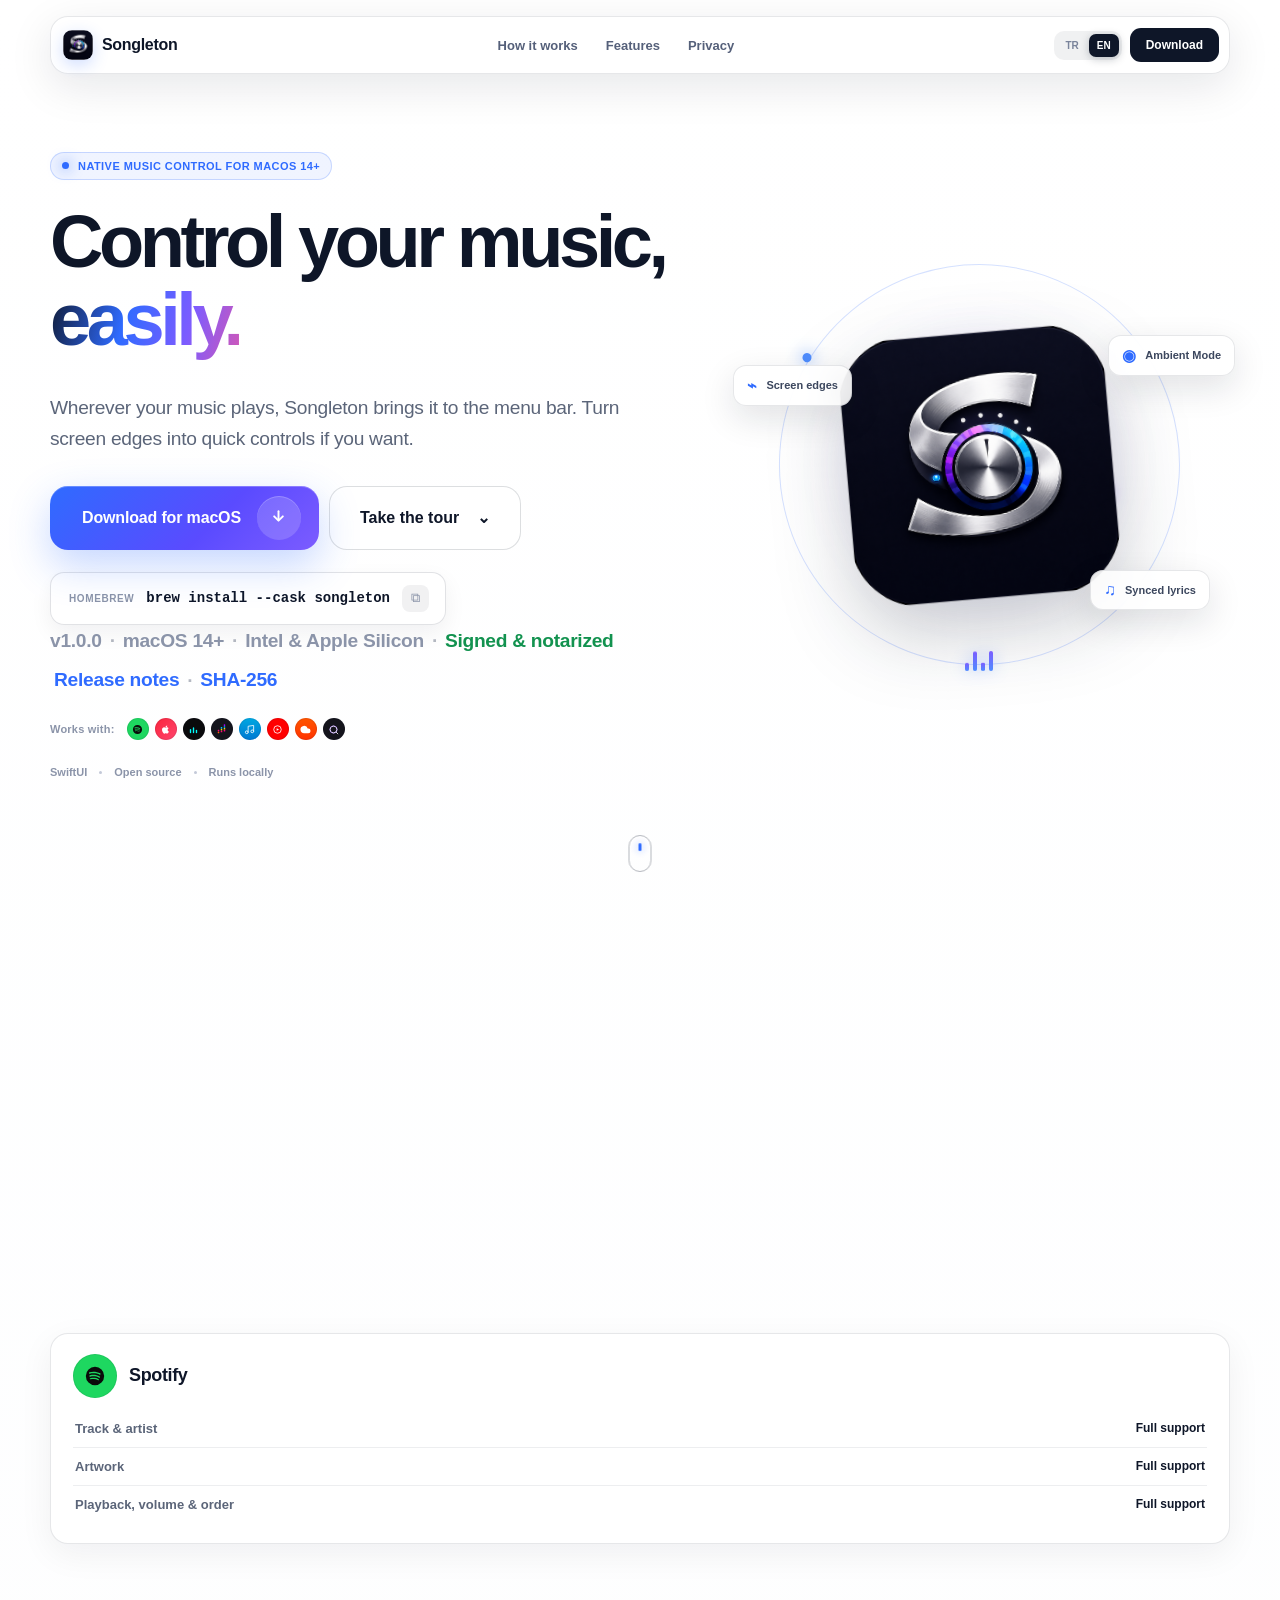
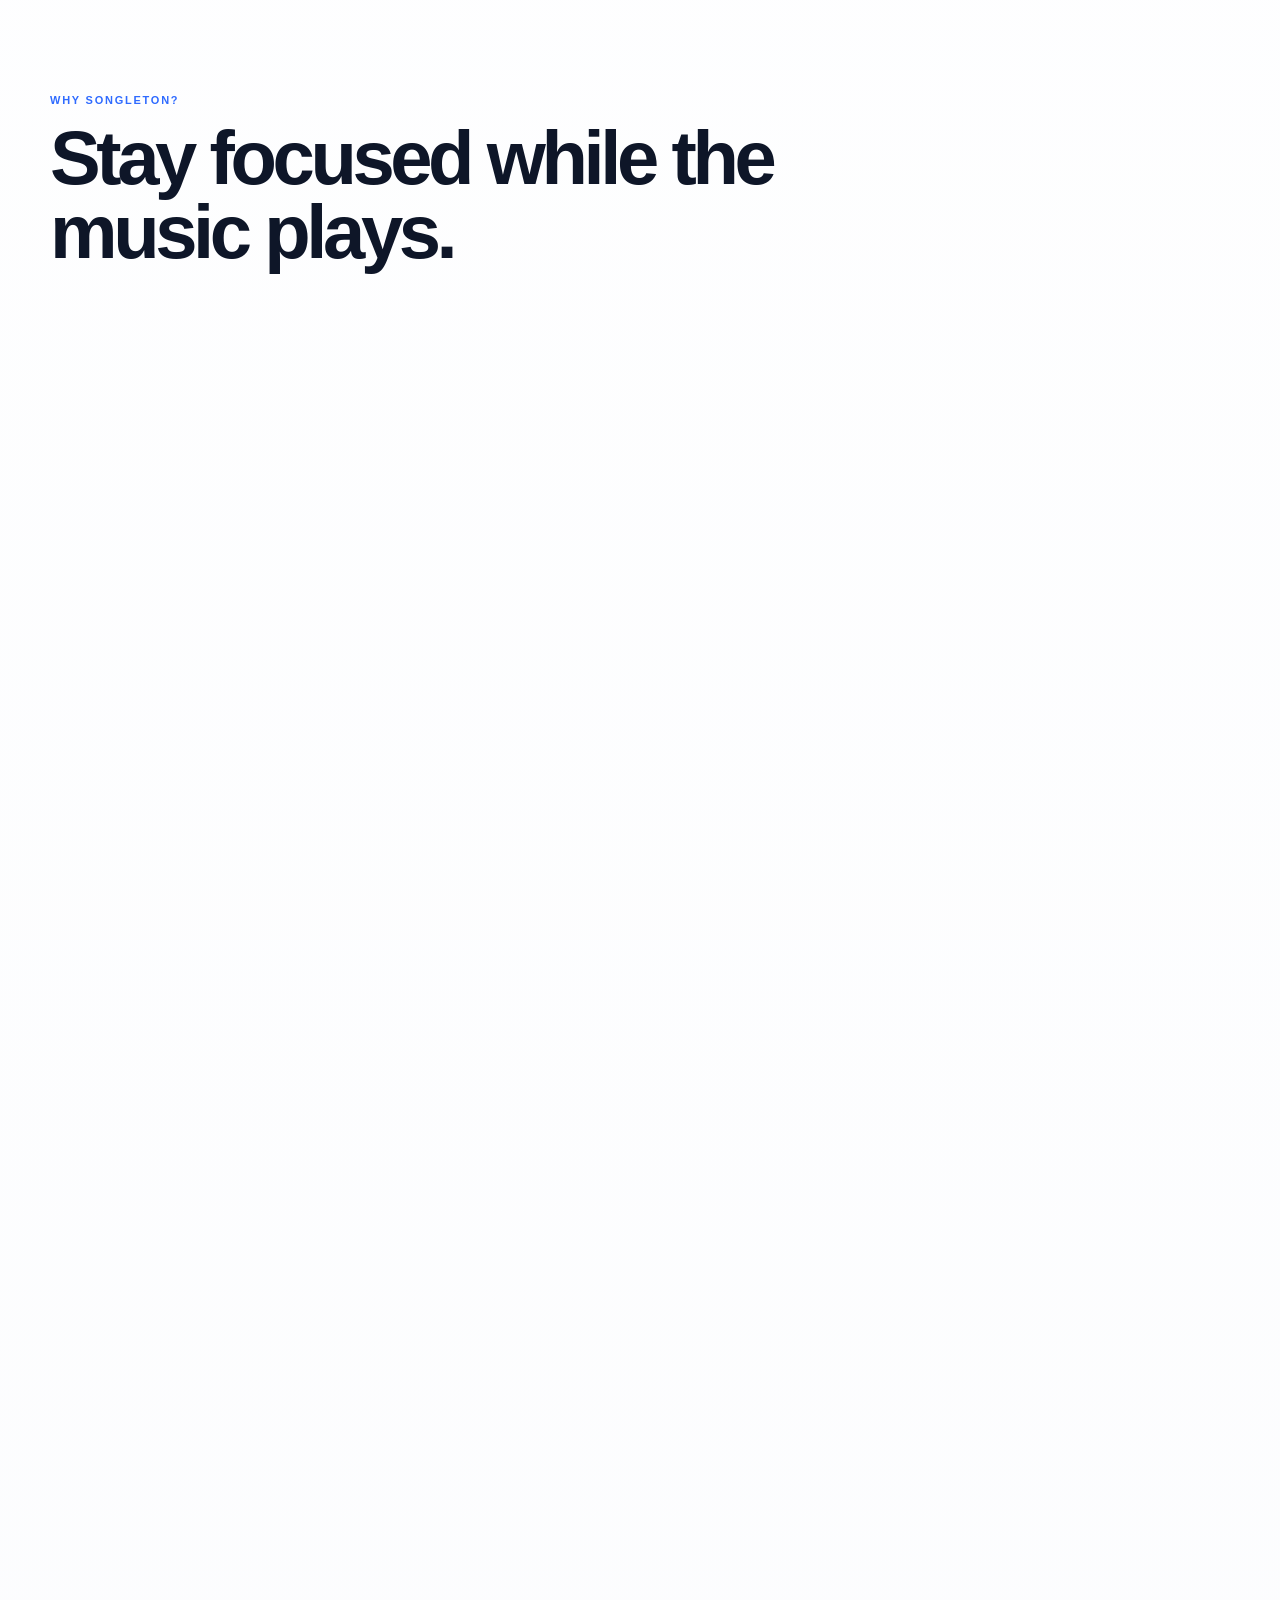
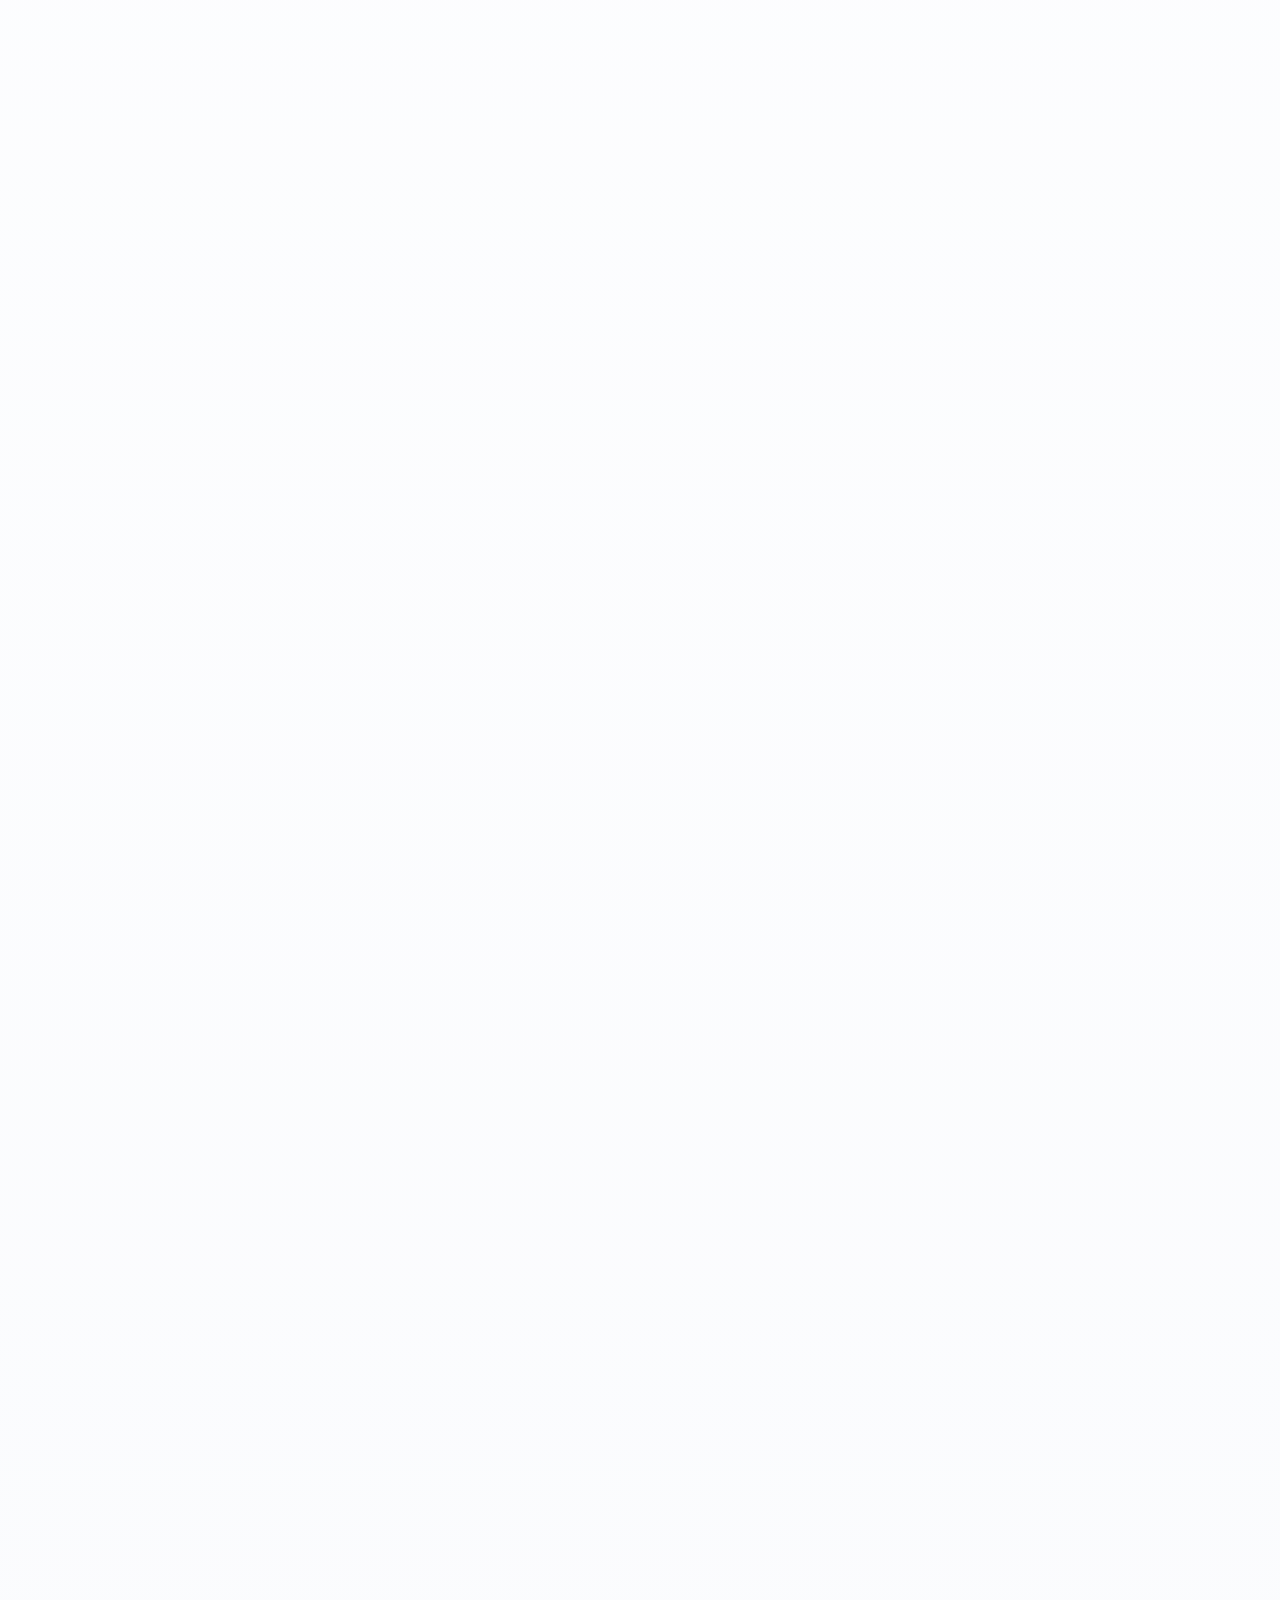
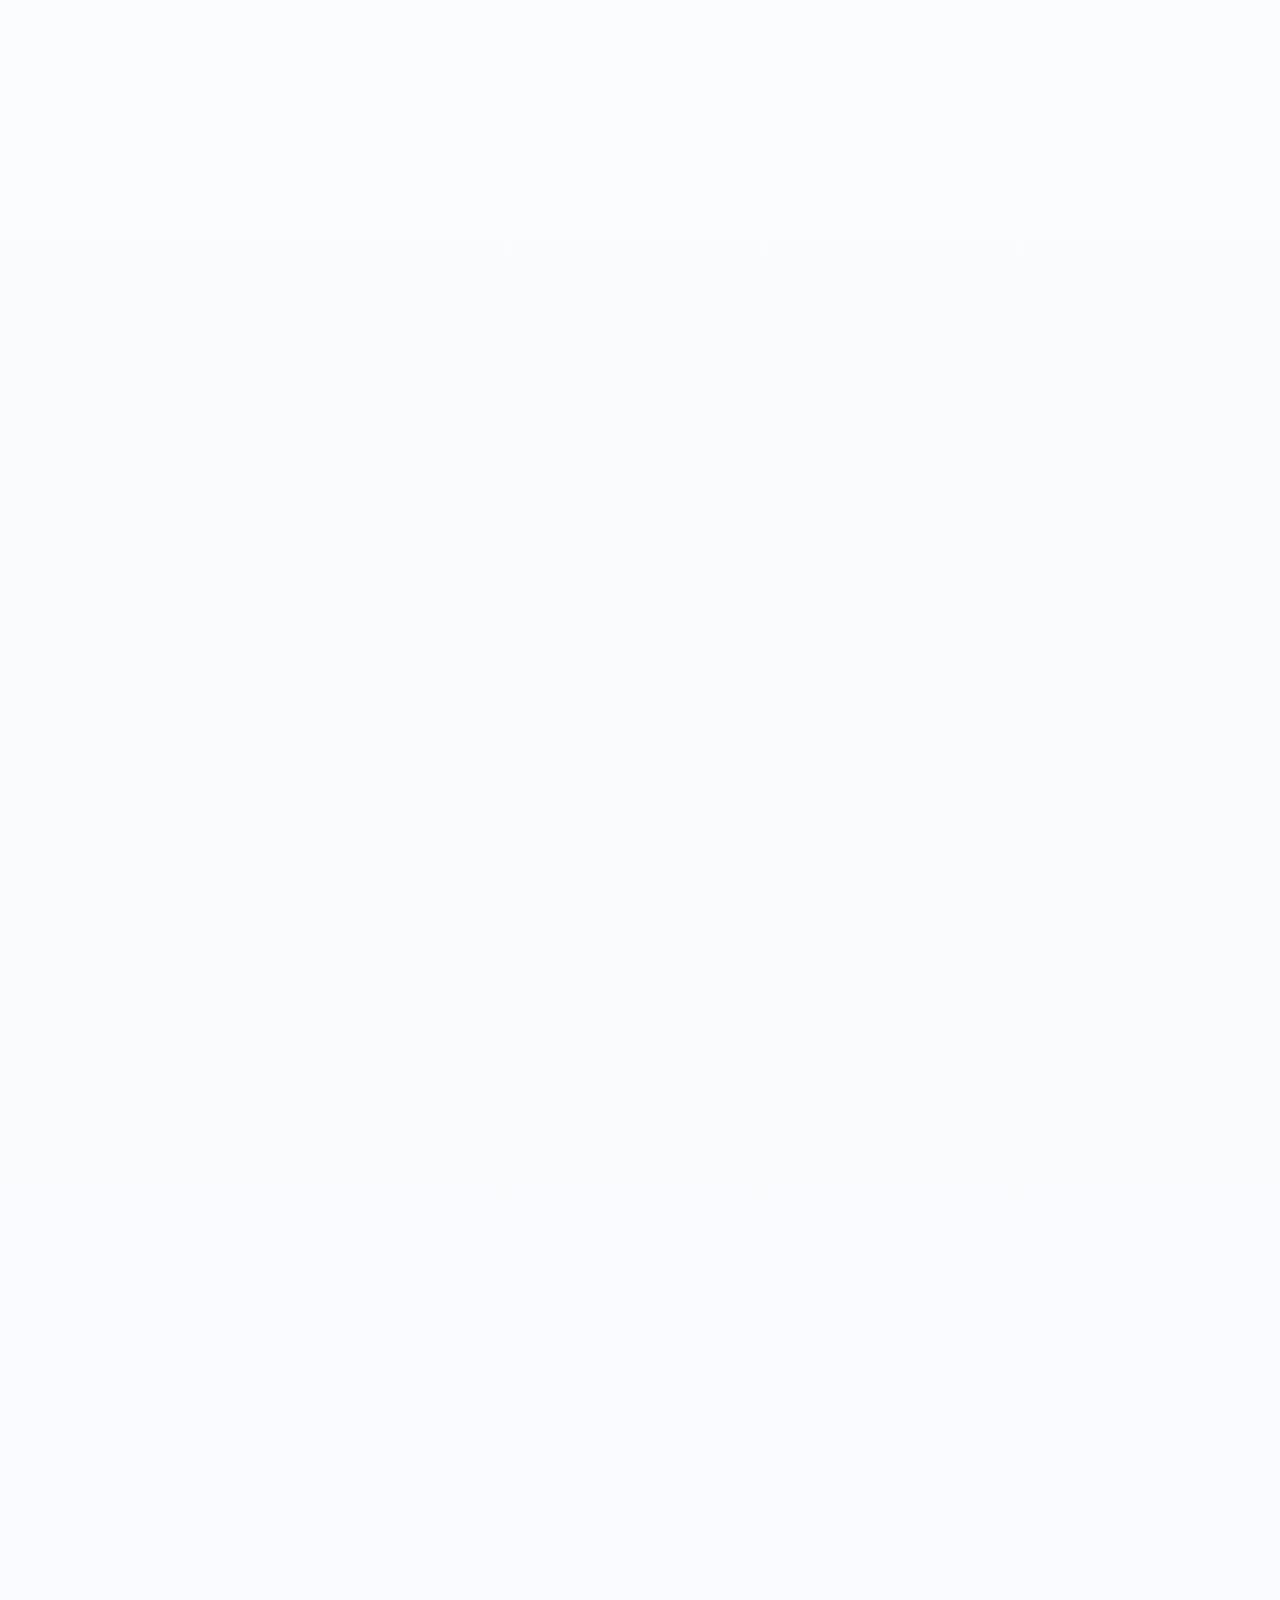
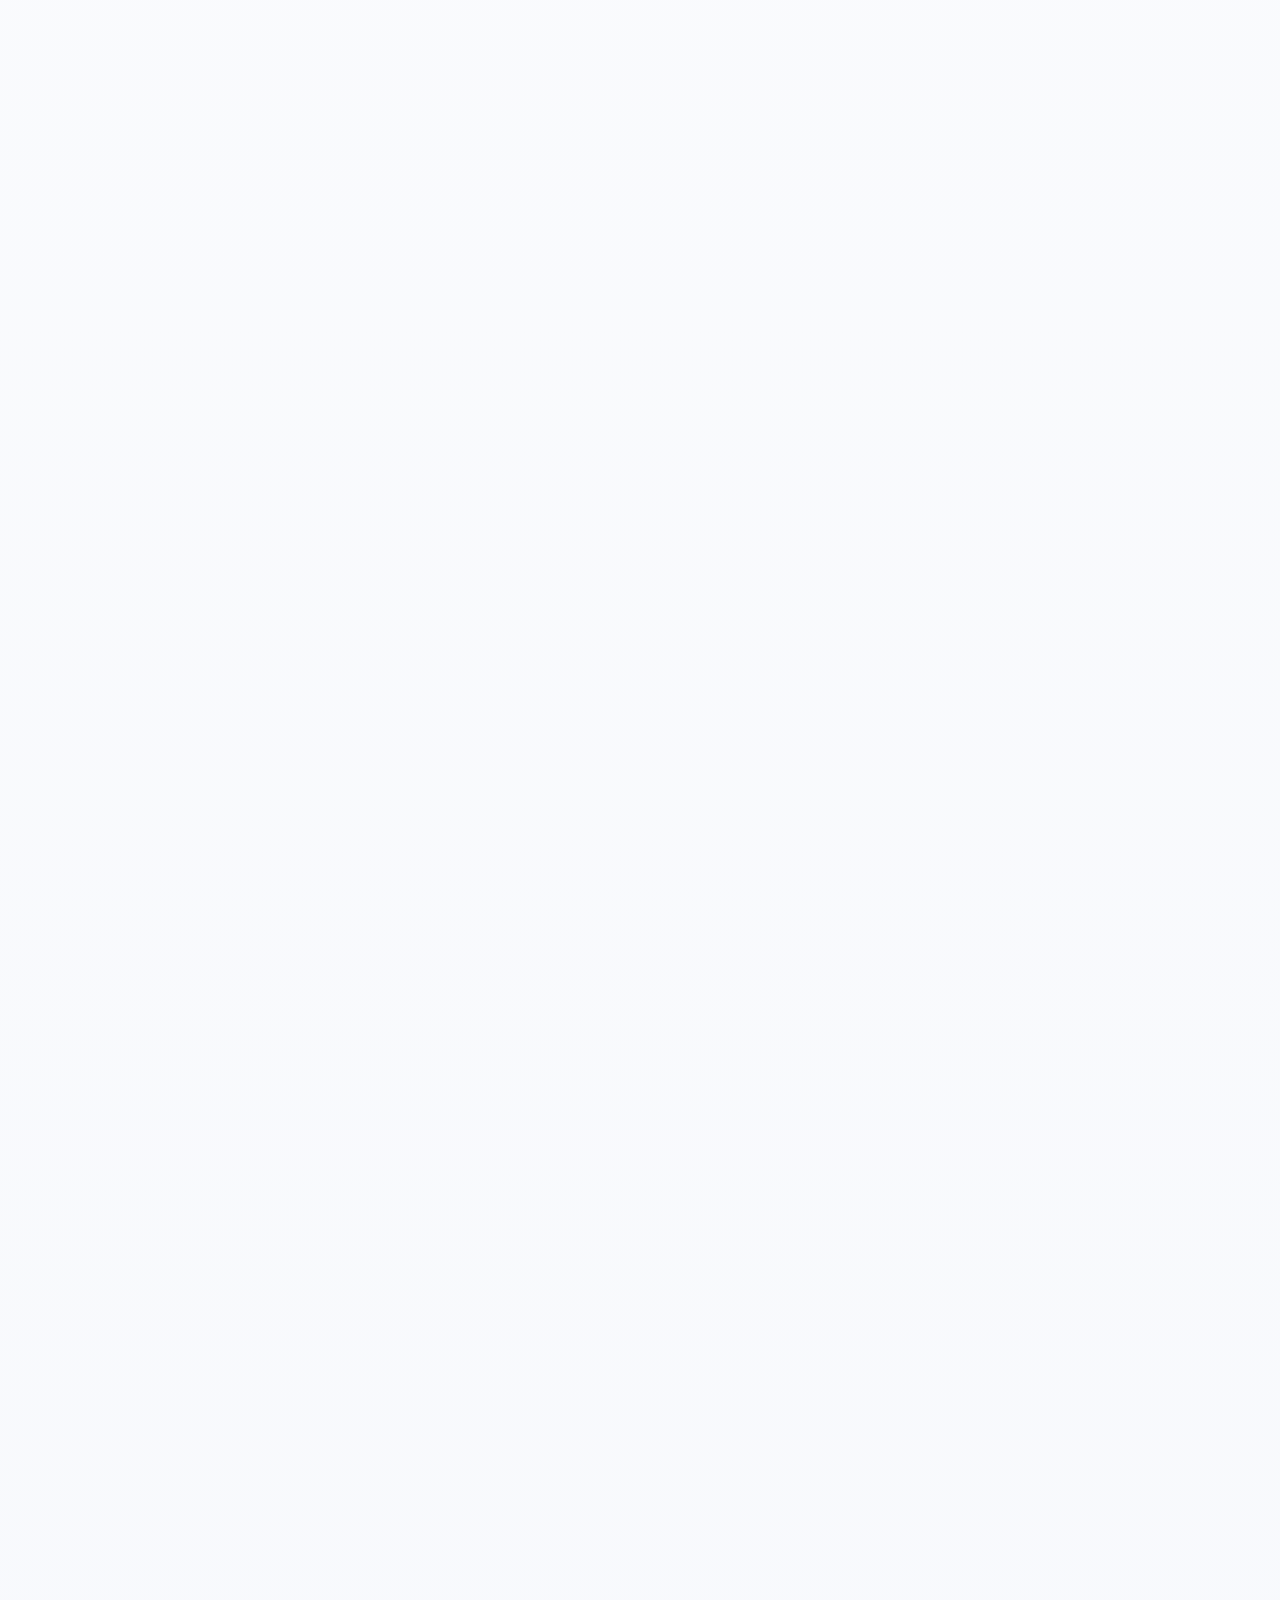
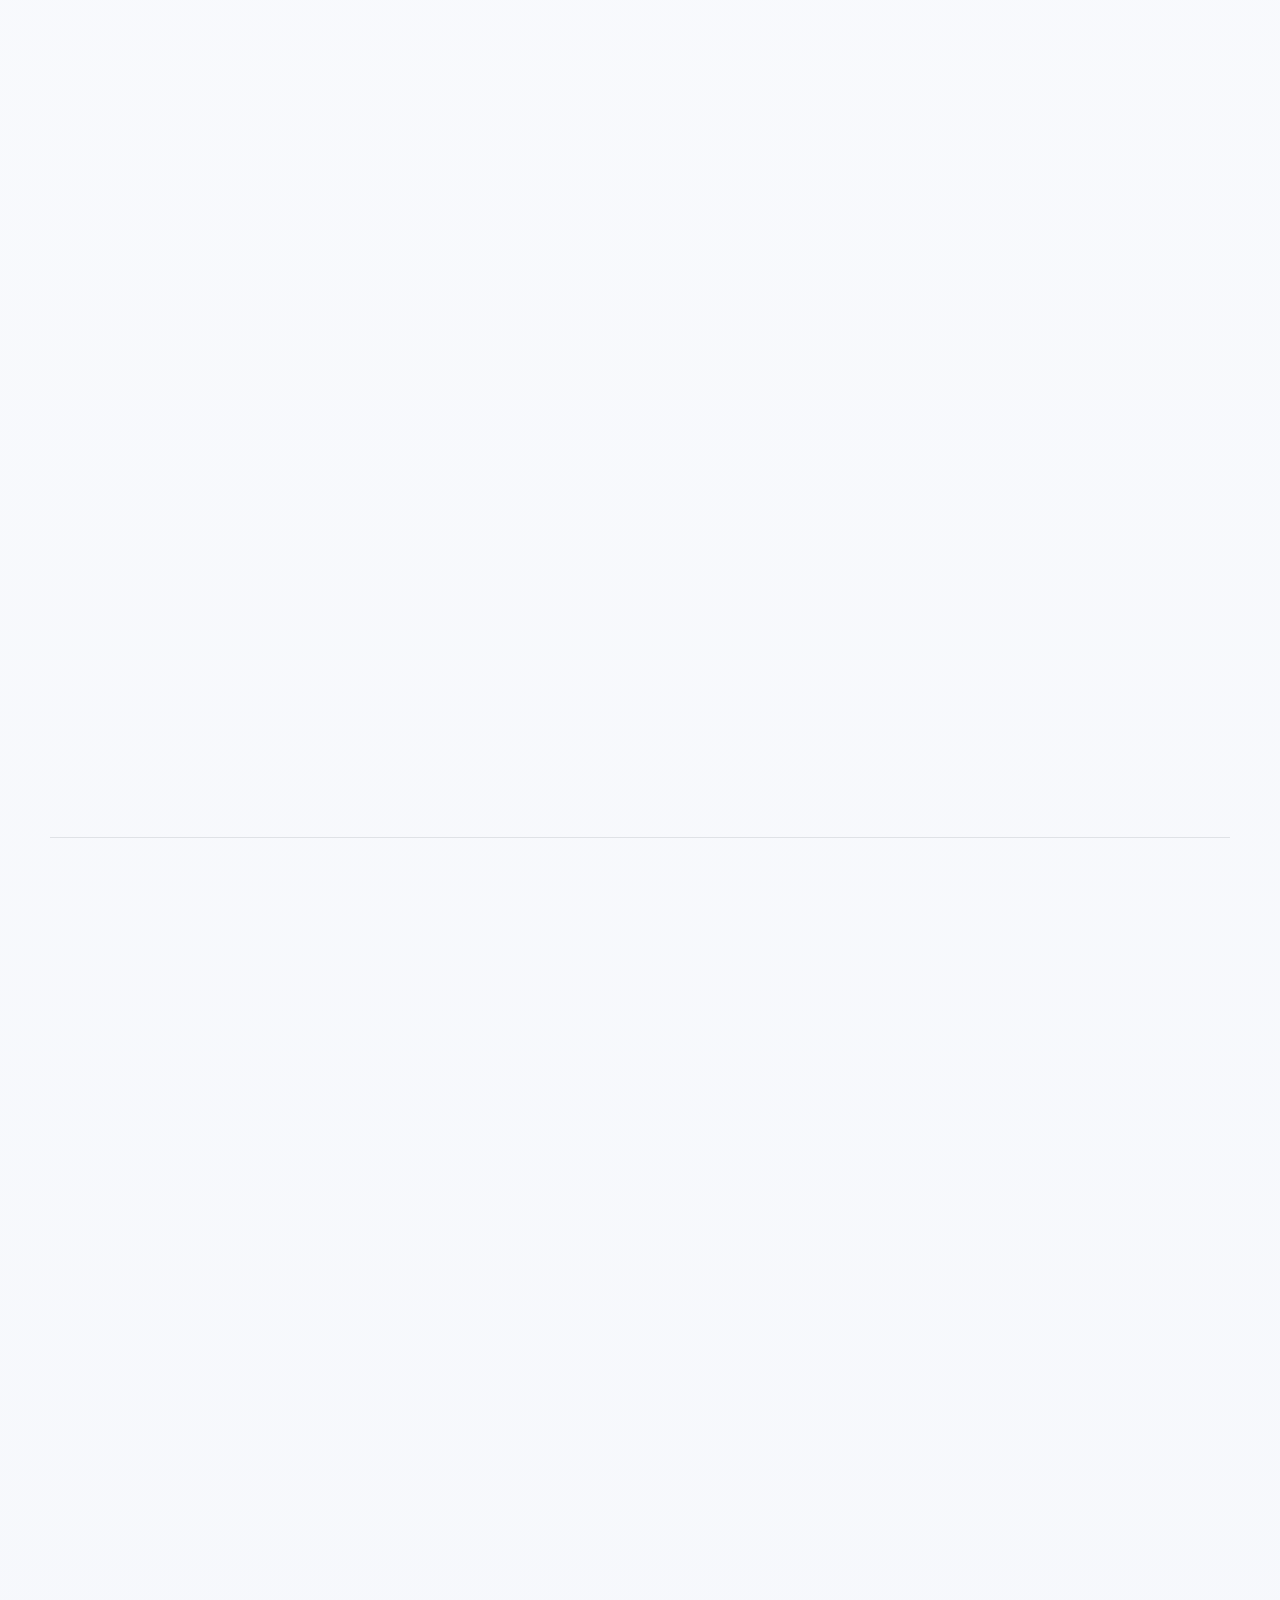
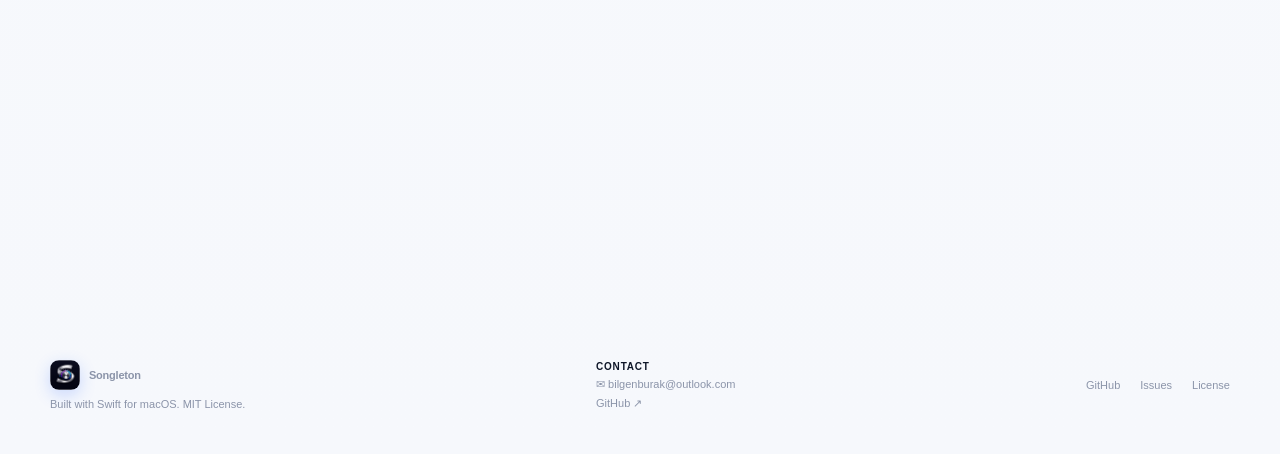
==== commit 0655bc8c: "feat: add signed and notarized public distribution pipeline - scripts/release.sh: single release pat" ====
--- a/docs/index.html
+++ b/docs/index.html
@@ -45,7 +45,7 @@
         <button type="button" data-language="tr" lang="tr" aria-label="Türkçe" aria-pressed="true">TR</button>
         <button type="button" data-language="en" lang="en" aria-label="English" aria-pressed="false">EN</button>
       </div>
-      <a class="nav-download" href="https://github.com/burak-bilgen/Songleton/releases/latest" data-i18n="download">İndir</a>
+      <a class="nav-download" href="https://github.com/burak-bilgen/Songleton/releases/latest/download/Songleton.dmg" aria-label="Download the latest version of Songleton for macOS" data-i18n="download">İndir</a>
     </div>
   </nav>
 
@@ -67,7 +67,7 @@
         <h1 data-i18n="heroTitle">Müziğini kolayca<br><span>kontrol et.</span></h1>
         <p data-i18n="heroText">Şarkın nerede çalarsa çalsın, Songleton onu menü çubuğuna taşır. İstersen ekran kenarlarını da hızlı kontrole çevirir.</p>
         <div class="hero-actions">
-          <a class="button primary download-btn" href="https://github.com/burak-bilgen/Songleton/releases/latest"><span class="dl-label" data-i18n="downloadFree">macOS için indir</span><span class="dl-icon" aria-hidden="true"><svg viewBox="0 0 24 24" fill="none" stroke="currentColor" stroke-width="2.4" stroke-linecap="round" stroke-linejoin="round"><path d="M12 4v11"/><path d="M6.5 10.5 12 16l5.5-5.5"/></svg><i class="dl-tray"></i></span></a>
+          <a class="button primary download-btn" href="https://github.com/burak-bilgen/Songleton/releases/latest/download/Songleton.dmg" aria-label="Download the latest version of Songleton for macOS"><span class="dl-label" data-i18n="downloadFree">macOS için indir</span><span class="dl-icon" aria-hidden="true"><svg viewBox="0 0 24 24" fill="none" stroke="currentColor" stroke-width="2.4" stroke-linecap="round" stroke-linejoin="round"><path d="M12 4v11"/><path d="M6.5 10.5 12 16l5.5-5.5"/></svg><i class="dl-tray"></i></span></a>
           <a class="button ghost" href="#tour"><span data-i18n="watchTour">Turu izle</span><span aria-hidden="true">⌄</span></a>
         </div>
         <div class="hero-install">
@@ -75,6 +75,13 @@
           <code>brew install --cask songleton</code>
           <button type="button" class="hero-install-copy" data-i18n-label="copyHomebrew" aria-label="Homebrew komutunu kopyala"><span class="hicon">⧉</span><span class="hcopied" data-i18n="copied">Kopyalandı</span></button>
         </div>
+        <p class="release-meta">
+          <span class="rm-item">v<span id="release-version">1.0.0</span></span><span class="rm-sep">·</span>
+          <span class="rm-item" data-i18n="releaseMinMac">macOS 14+</span><span class="rm-sep">·</span>
+          <span class="rm-item" data-i18n="releaseArch">Intel &amp; Apple Silicon</span><span class="rm-sep">·</span>
+          <span class="rm-item rm-signed" data-i18n="releaseSigned">İmzalı &amp; noter onaylı</span>
+          <span class="rm-links"><a href="https://github.com/burak-bilgen/Songleton/releases" data-i18n="releaseNotes">Sürüm notları</a><span class="rm-sep">·</span><a href="https://github.com/burak-bilgen/Songleton/releases/latest/download/Songleton.dmg.sha256" data-i18n="releaseChecksum">SHA-256</a></span>
+        </p>
         <div class="hero-platforms" aria-hidden="true">
           <span class="hero-platforms-label" data-i18n="heroPlatformsLabel">Çalıştığı uygulamalar:</span>
           <span class="hero-platforms-marks">
@@ -444,8 +451,8 @@
           </div>
           <div>
             <span class="feature-index">01</span>
-            <h3 data-i18n="featurePermanentTitle">Permanent Mini Player</h3>
-            <p data-i18n="featurePermanentText">Ekranda sabit duran masaüstü mini oyuncusu. Yerinde yumuşak fade geçişi, kayan yazı ve 3'lü oynatma kontrolleriyle odağını bozmaz.</p>
+            <h3 data-i18n="featurePermanentTitle">Sürüklenebilir Mini Oynatıcı</h3>
+            <p data-i18n="featurePermanentText">Masaüstünde sabit duran mini oynatıcı. Farenle istediğin yere sürükle, 8 noktadan birine mıknatıs gibi yapışsın. Parça değişince yerinde yumuşakça yenilenir, kayan yazı ve üç oynatma düğmesiyle müzik hep elinin altında.</p>
           </div>
         </article>
         <article class="feature-card wide notification-card reveal"><div class="mini-screen"><span class="mini-toast"><i></i><b>Midnight City</b><small>M83</small></span><div class="position-dots"><i></i><i></i><i></i><i></i><i></i><i></i><i></i><i></i></div></div><div><span class="feature-index">02</span><h3 data-i18n="featureHudTitle">Yeni şarkı bildirimi</h3><p data-i18n="featureHudText">İmlecin bulunduğu ekranda seçtiğin konumdan gelir. Klavye odağını almaz.</p></div></article>
@@ -465,29 +472,29 @@
       <div class="gallery-grid">
         <figure class="gallery-card reveal">
           <div class="gallery-img-wrap">
-            <img src="assets/screenshots/1.png" alt="Mini Player, Hover Panel & Menu Bar" width="1200" height="750" loading="lazy" />
+            <img src="assets/screenshots/1.png" alt="Mini Player, Hover Panel & Menu Bar" data-i18n-alt="shot1Alt" width="1200" height="750" loading="lazy" />
           </div>
           <figcaption class="gallery-caption">
             <span class="gallery-badge">01</span>
-            <h3 data-i18n="shot1Title">1. Mini Player, Hover Menü & Menü Çubuğu</h3>
-            <p data-i18n="shot1Desc">Menü çubuğundaki canlı oynatma durumu, genişletilmiş hover paneli ve masaüstünüzdeki Mini Player tek bir ekranda harmoniyle çalışır.</p>
+            <h3 data-i18n="shot1Title">1. Mini Oynatıcı, Üzerine Gelme Paneli ve Menü Çubuğu</h3>
+            <p data-i18n="shot1Desc">Menü çubuğundaki canlı oynatma durumu, genişletilmiş üzerine gelme paneli ve masaüstündeki Mini Oynatıcı tek ekranda uyum içinde çalışır.</p>
           </figcaption>
         </figure>
 
         <figure class="gallery-card reveal">
           <div class="gallery-img-wrap">
-            <img src="assets/screenshots/2.png" alt="Permanent Mini Player & 8-Point Snap Guides" width="1200" height="750" loading="lazy" />
+            <img src="assets/screenshots/2.png" alt="Permanent Mini Player & 8-Point Snap Guides" data-i18n-alt="shot2Alt" width="1200" height="750" loading="lazy" />
           </div>
           <figcaption class="gallery-caption">
             <span class="gallery-badge">02</span>
-            <h3 data-i18n="shot2Title">2. Mini Player & 8 Noktalı Mıknatıslı Snap Rehberi</h3>
-            <p data-i18n="shot2Desc">Mini Player'ı masaüstünüzde dilediğiniz yere sürükleyin. Yarı saydam 8 snap rehber bölgesi canlı olarak parlayarak kartı mükemmel şekilde hizalar.</p>
+            <h3 data-i18n="shot2Title">2. Mini Oynatıcı ve 8 Noktaya Mıknatıslı Yapışma</h3>
+            <p data-i18n="shot2Desc">Mini Oynatıcı'yı masaüstünde istediğin yere sürükle. Yarı saydam 8 yapışma bölgesi sürüklerken parlar, kartı tam hizasına oturtur.</p>
           </figcaption>
         </figure>
 
         <figure class="gallery-card reveal">
           <div class="gallery-img-wrap">
-            <img src="assets/screenshots/3.png" alt="Full-Screen Ambient Mode" width="1200" height="750" loading="lazy" />
+            <img src="assets/screenshots/3.png" alt="Full-Screen Ambient Mode" data-i18n-alt="shot3Alt" width="1200" height="750" loading="lazy" />
           </div>
           <figcaption class="gallery-caption">
             <span class="gallery-badge">03</span>
@@ -498,7 +505,7 @@
 
         <figure class="gallery-card reveal">
           <div class="gallery-img-wrap">
-            <img src="assets/screenshots/4.png" alt="Ambient Mode with Synchronized Live Lyrics" width="1200" height="750" loading="lazy" />
+            <img src="assets/screenshots/4.png" alt="Ambient Mode with Synchronized Live Lyrics" data-i18n-alt="shot4Alt" width="1200" height="750" loading="lazy" />
           </div>
           <figcaption class="gallery-caption">
             <span class="gallery-badge">04</span>
@@ -520,7 +527,7 @@
     </section>
 
     <section class="final-cta shell reveal">
-      <div class="cta-aura"></div><img src="assets/songleton-app-icon.png" alt="" width="96" height="96"><p class="section-kicker">Songleton for macOS</p><h2 data-i18n="ctaTitle">Müzik açıkken,<br><span>Songleton hazır.</span></h2><p data-i18n="ctaText">macOS 14 ve sonrası için ücretsiz, yerel ve açık kaynak.</p><div class="hero-actions"><a class="button primary download-btn" href="https://github.com/burak-bilgen/Songleton/releases/latest"><span class="dl-label" data-i18n="downloadSongleton">Songleton'ı indir</span><span class="dl-icon" aria-hidden="true"><svg viewBox="0 0 24 24" fill="none" stroke="currentColor" stroke-width="2.4" stroke-linecap="round" stroke-linejoin="round"><path d="M12 4v11"/><path d="M6.5 10.5 12 16l5.5-5.5"/></svg><i class="dl-tray"></i></span></a><a class="button ghost" href="https://github.com/burak-bilgen/Songleton"><span>GitHub</span><span>↗</span></a></div>
+      <div class="cta-aura"></div><img src="assets/songleton-app-icon.png" alt="" width="96" height="96"><p class="section-kicker">Songleton for macOS</p><h2 data-i18n="ctaTitle">Müzik açıkken,<br><span>Songleton hazır.</span></h2><p data-i18n="ctaText">macOS 14 ve sonrası için ücretsiz, yerel ve açık kaynak.</p><div class="hero-actions"><a class="button primary download-btn" href="https://github.com/burak-bilgen/Songleton/releases/latest/download/Songleton.dmg" aria-label="Download the latest version of Songleton for macOS"><span class="dl-label" data-i18n="downloadSongleton">Songleton'ı indir</span><span class="dl-icon" aria-hidden="true"><svg viewBox="0 0 24 24" fill="none" stroke="currentColor" stroke-width="2.4" stroke-linecap="round" stroke-linejoin="round"><path d="M12 4v11"/><path d="M6.5 10.5 12 16l5.5-5.5"/></svg><i class="dl-tray"></i></span></a><a class="button ghost" href="https://github.com/burak-bilgen/Songleton"><span>GitHub</span><span>↗</span></a></div>
     </section>
 
     <div class="lightbox-overlay" id="lightbox" aria-hidden="true" role="dialog" aria-label="Image Zoom Preview">
--- a/docs/styles.css
+++ b/docs/styles.css
@@ -89,6 +89,13 @@
 .hero-install.copied .hero-install-copy { min-width: 94px; background: rgba(18,146,79,.14); }
 .hero-install.copied .hero-install-copy .hicon { opacity: 0; transform: scale(.4); }
 .hero-install.copied .hero-install-copy .hcopied { opacity: 1; transform: scale(1); }
+.release-meta { display: flex; flex-wrap: wrap; align-items: center; gap: 8px; margin-top: 16px; color: var(--dim); font-size: 13px; font-weight: 600; }
+.release-meta .rm-item { color: var(--dim); }
+.release-meta .rm-signed { color: #12924f; }
+.release-meta .rm-sep { opacity: .45; }
+.release-meta .rm-links { display: inline-flex; align-items: center; gap: 8px; margin-left: 4px; }
+.release-meta .rm-links a { color: var(--cyan); text-decoration: none; border-bottom: 1px solid transparent; }
+.release-meta .rm-links a:hover { border-bottom-color: currentColor; }
 .hero-install.copied { border-color: rgba(18,146,79,.4); box-shadow: inset 0 1px rgba(255,255,255,.9), 0 8px 22px rgba(18,146,79,.14); }
 
 .benefits { padding-top: 130px; padding-bottom: 40px; }
@@ -444,15 +451,15 @@
 /* Screenshots Gallery Section */
 .gallery { padding-top: 140px; padding-bottom: 120px; }
 .gallery-grid { display: grid; grid-template-columns: repeat(2, 1fr); gap: 28px; }
-.gallery-card { border: 1px solid var(--line); border-radius: 24px; background: #ffffff; overflow: hidden; box-shadow: 0 12px 38px rgba(13,22,41,.07); transition: transform 0.4s ease, border-color 0.4s ease, box-shadow 0.4s ease; margin: 0; }
-.gallery-card:hover { transform: translateY(-6px); border-color: rgba(47,107,255,.35); box-shadow: 0 20px 50px rgba(13,22,41,.12); }
-.gallery-img-wrap { position: relative; width: 100%; aspect-ratio: 16 / 10; overflow: hidden; background: #0c101d; }
-.gallery-img-wrap img { width: 100%; height: 100%; object-fit: cover; transition: transform 0.5s ease; }
-.gallery-card:hover .gallery-img-wrap img { transform: scale(1.03); }
+.gallery-card { border: 1px solid rgba(255, 255, 255, 0.12); border-radius: 24px; background: rgba(15, 22, 41, 0.85); backdrop-filter: blur(16px); -webkit-backdrop-filter: blur(16px); overflow: hidden; box-shadow: 0 20px 60px rgba(0, 0, 0, 0.35); transition: transform 0.4s ease, border-color 0.4s ease, box-shadow 0.4s ease; margin: 0; cursor: pointer; }
+.gallery-card:hover { transform: translateY(-6px); border-color: rgba(59, 188, 255, 0.5); box-shadow: 0 30px 80px rgba(0, 0, 0, 0.5), 0 0 30px rgba(59, 188, 255, 0.15); }
+.gallery-img-wrap { position: relative; width: 100%; overflow: hidden; background: #080c16; border-bottom: 1px solid rgba(255, 255, 255, 0.08); }
+.gallery-img-wrap img { width: 100%; height: auto; display: block; object-fit: contain; transition: transform 0.5s ease; }
+.gallery-card:hover .gallery-img-wrap img { transform: scale(1.02); }
 .gallery-caption { padding: 24px 28px 28px; }
 .gallery-badge { display: inline-block; color: var(--cyan); font-size: 11px; font-weight: 900; letter-spacing: .12em; margin-bottom: 8px; }
-.gallery-caption h3 { margin: 0 0 10px; font-size: 21px; font-weight: 780; letter-spacing: -.03em; color: var(--ink); }
-.gallery-caption p { margin: 0; color: var(--muted); font-size: 13.5px; line-height: 1.6; }
+.gallery-caption h3 { margin: 0 0 10px; font-size: 20px; font-weight: 780; letter-spacing: -.02em; color: #ffffff; }
+.gallery-caption p { margin: 0; color: rgba(255, 255, 255, 0.75); font-size: 13.5px; line-height: 1.6; }
 
 /* Full-Screen Image Lightbox Modal */
 .lightbox-overlay {
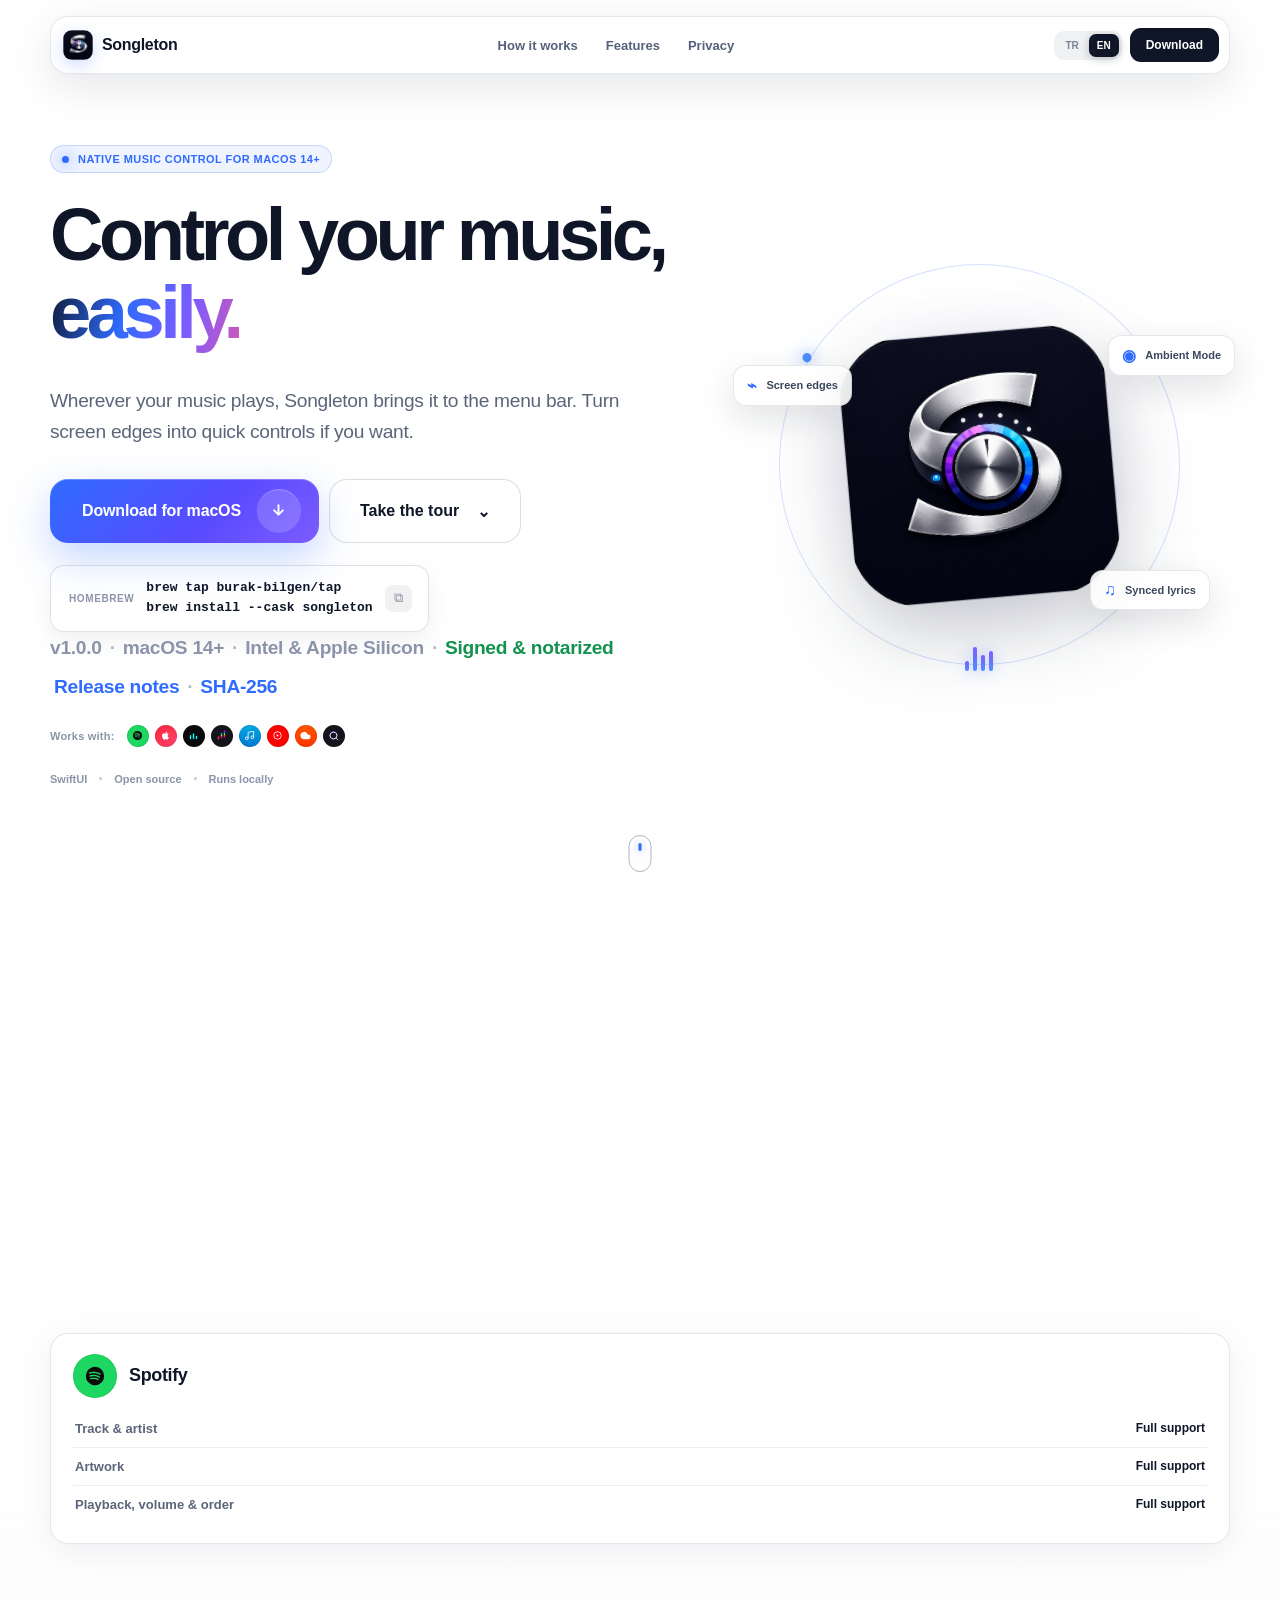
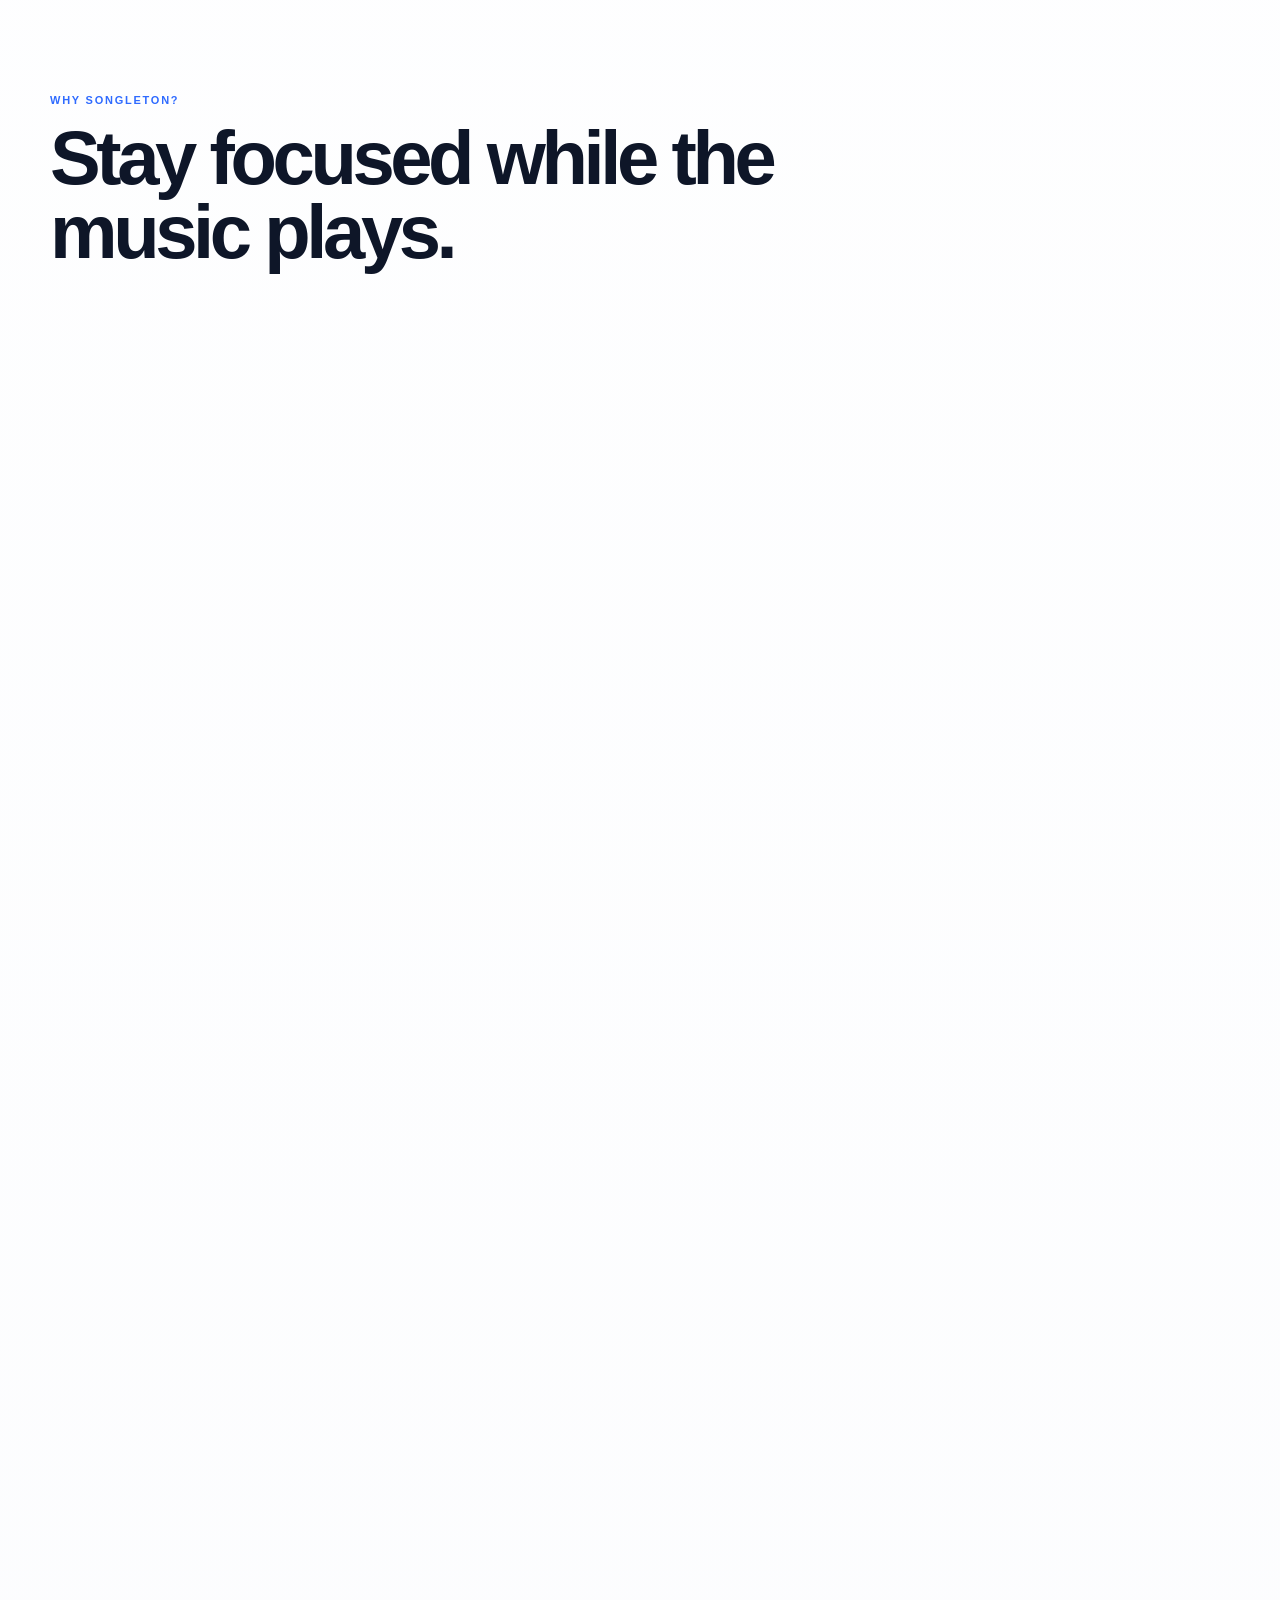
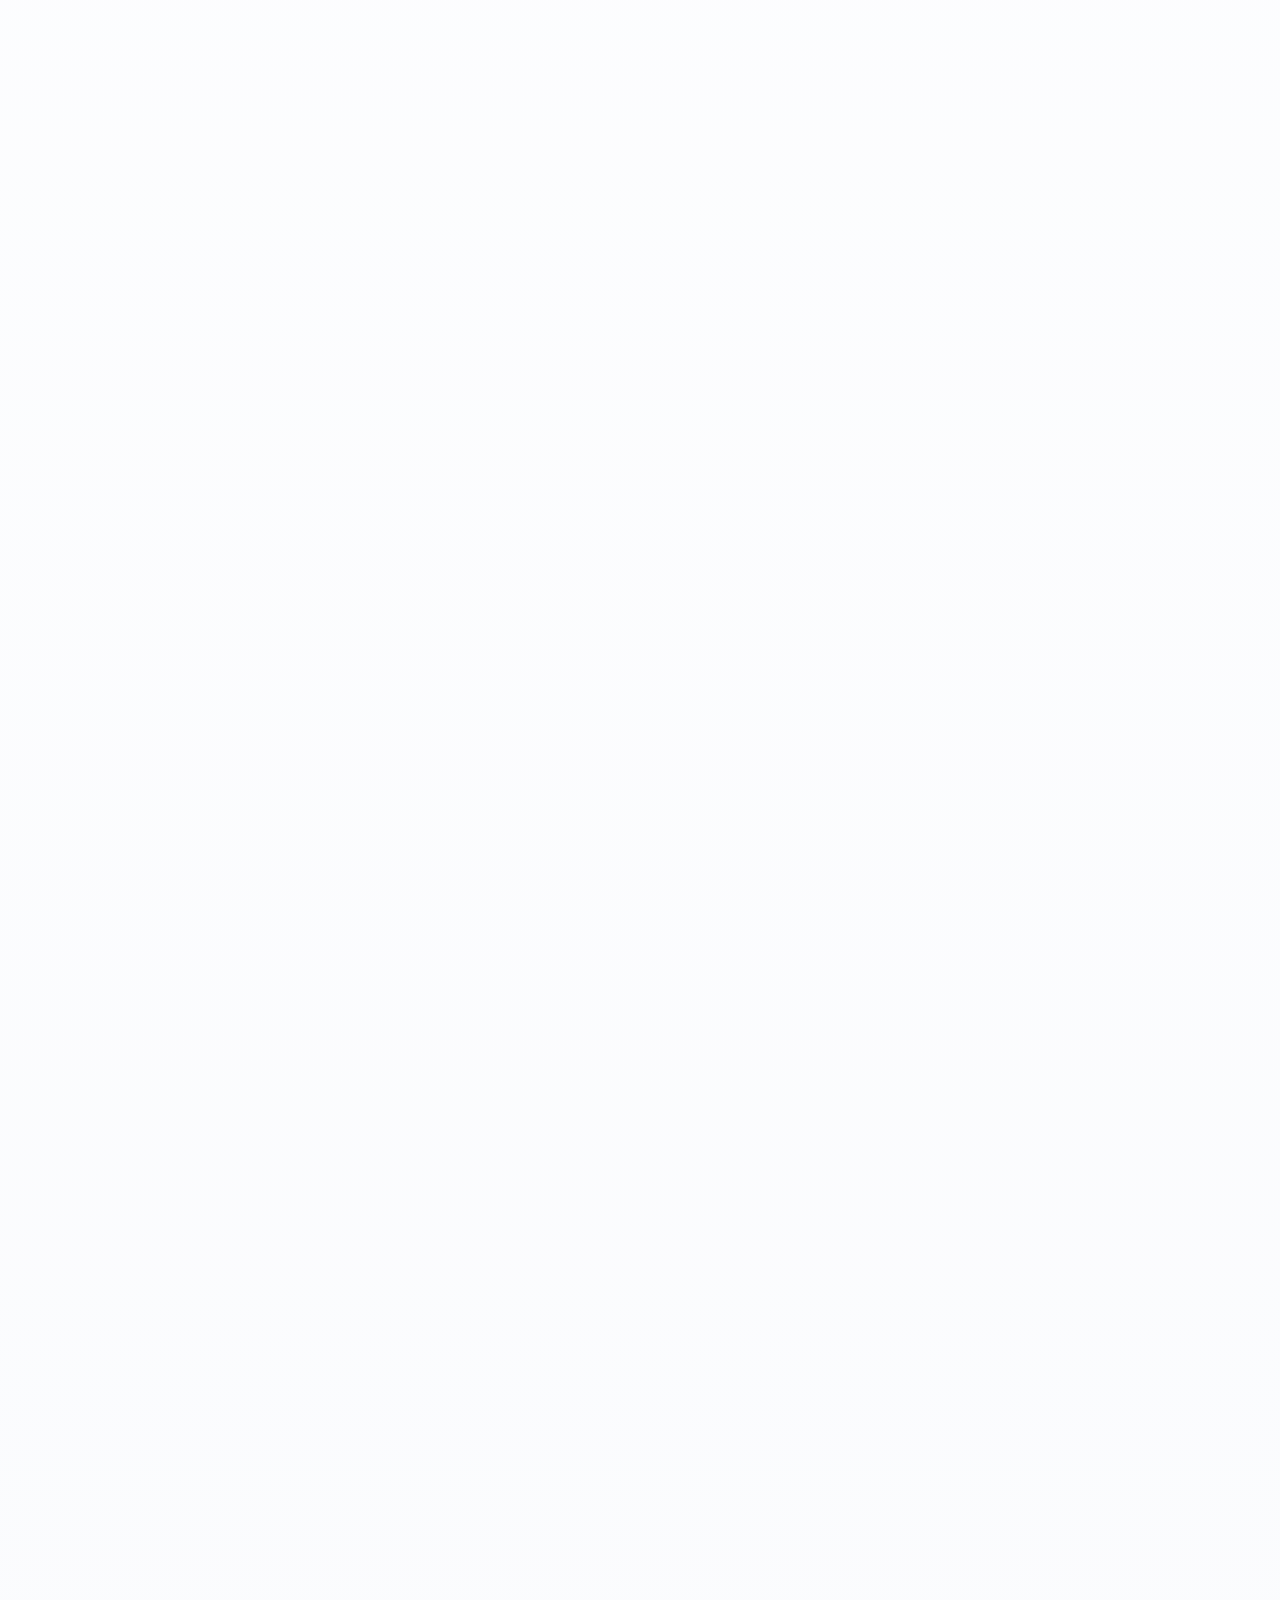
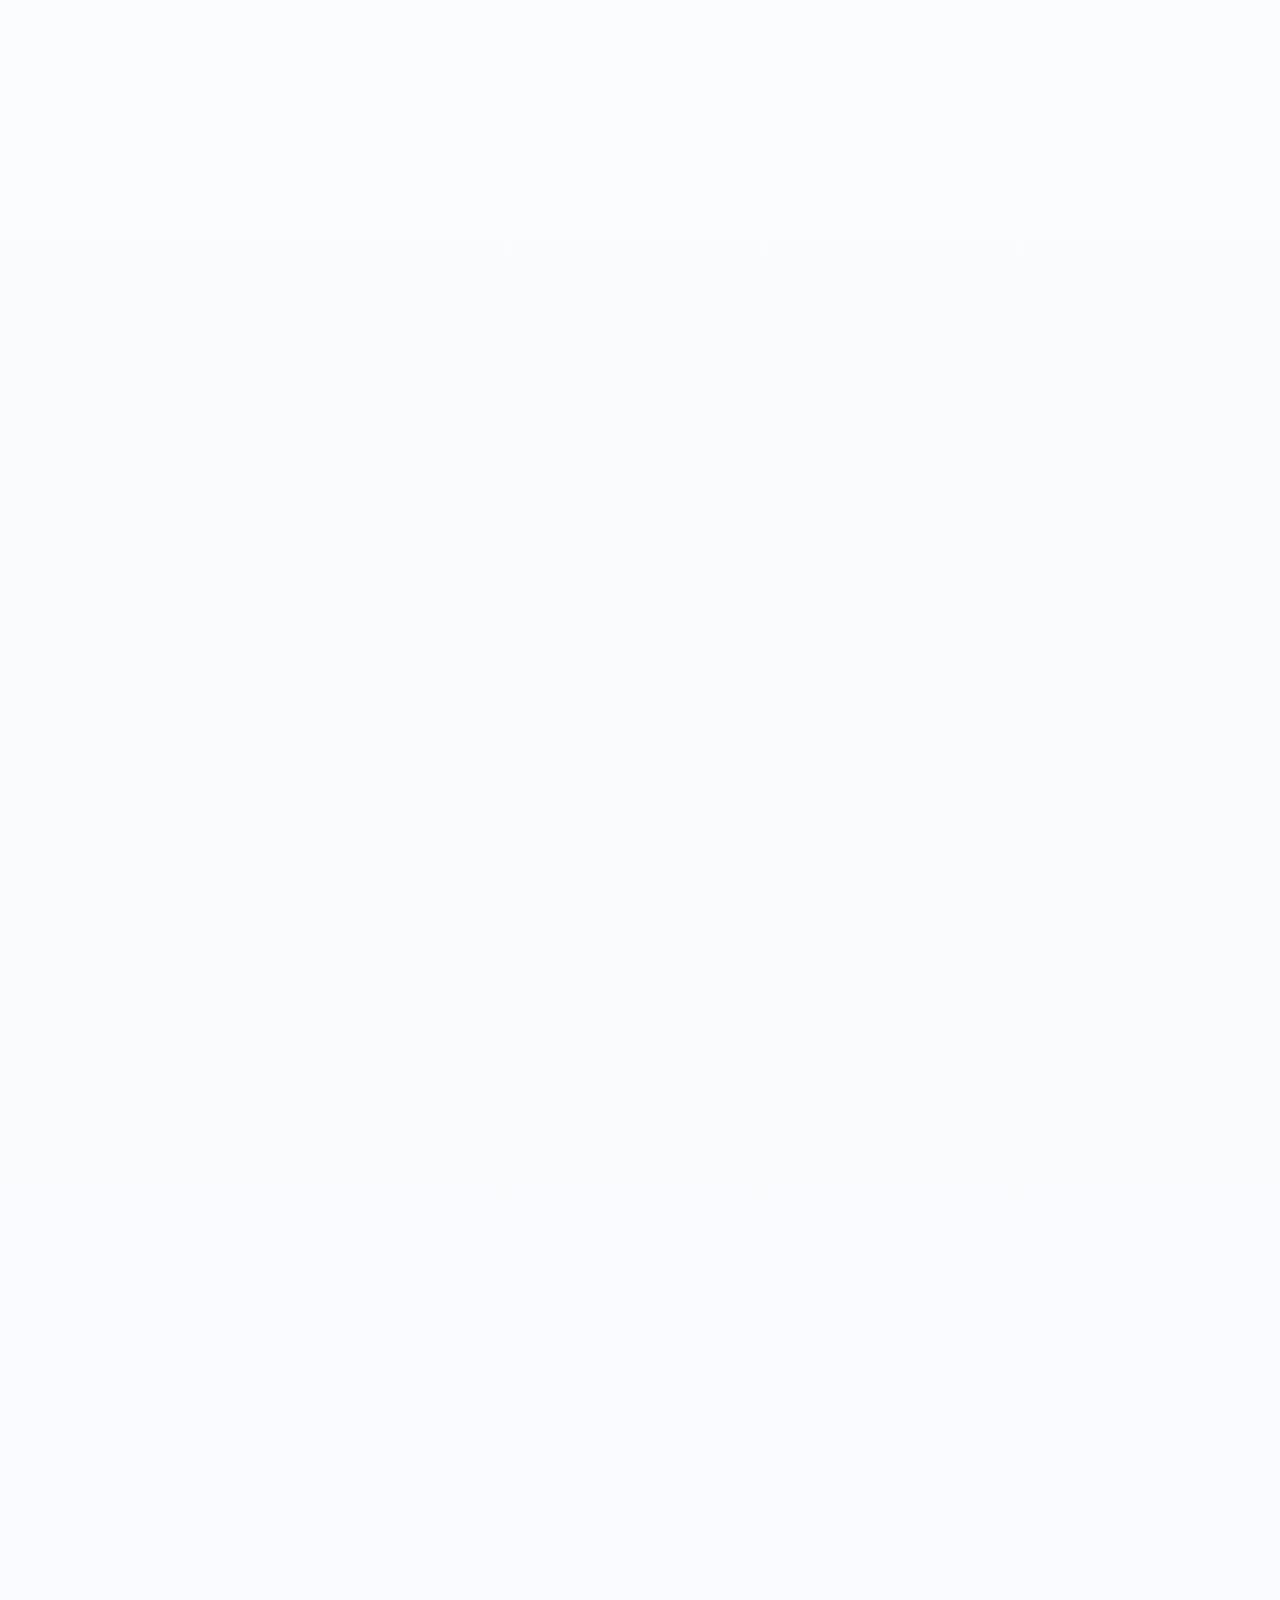
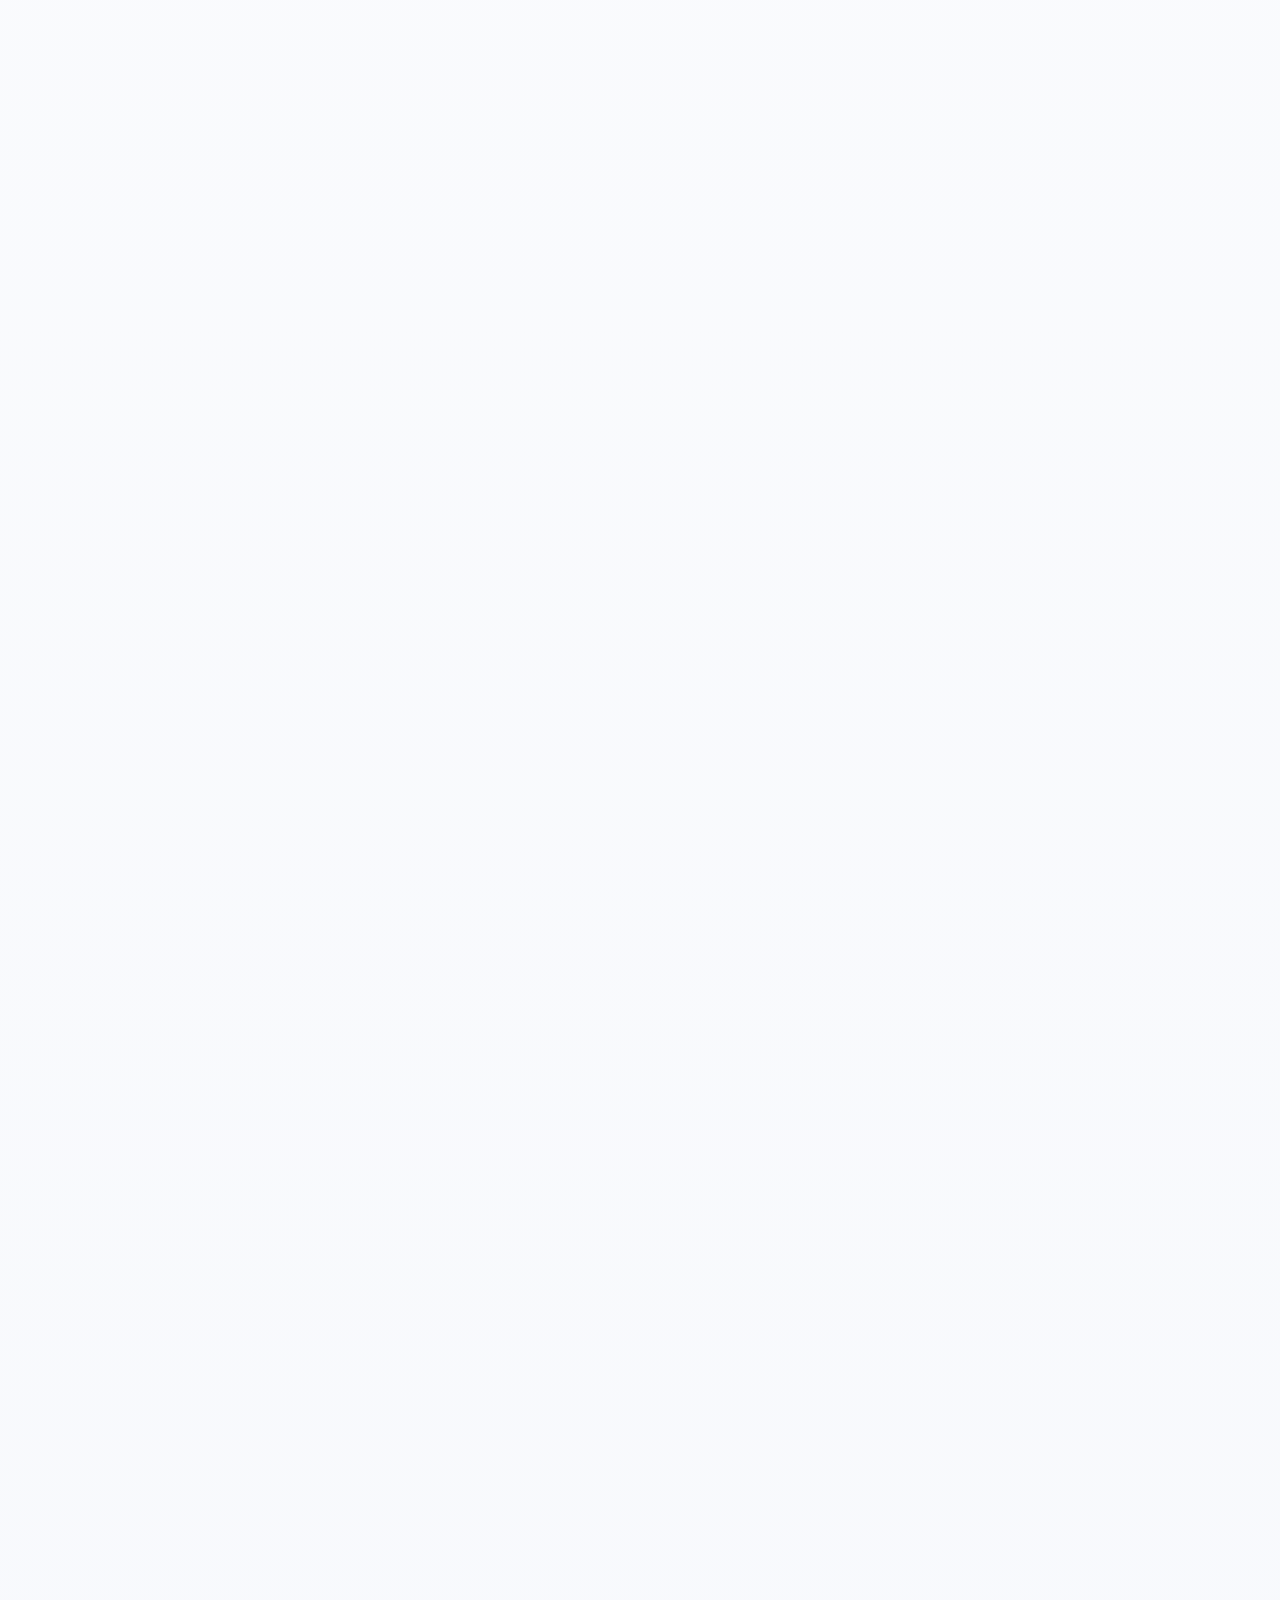
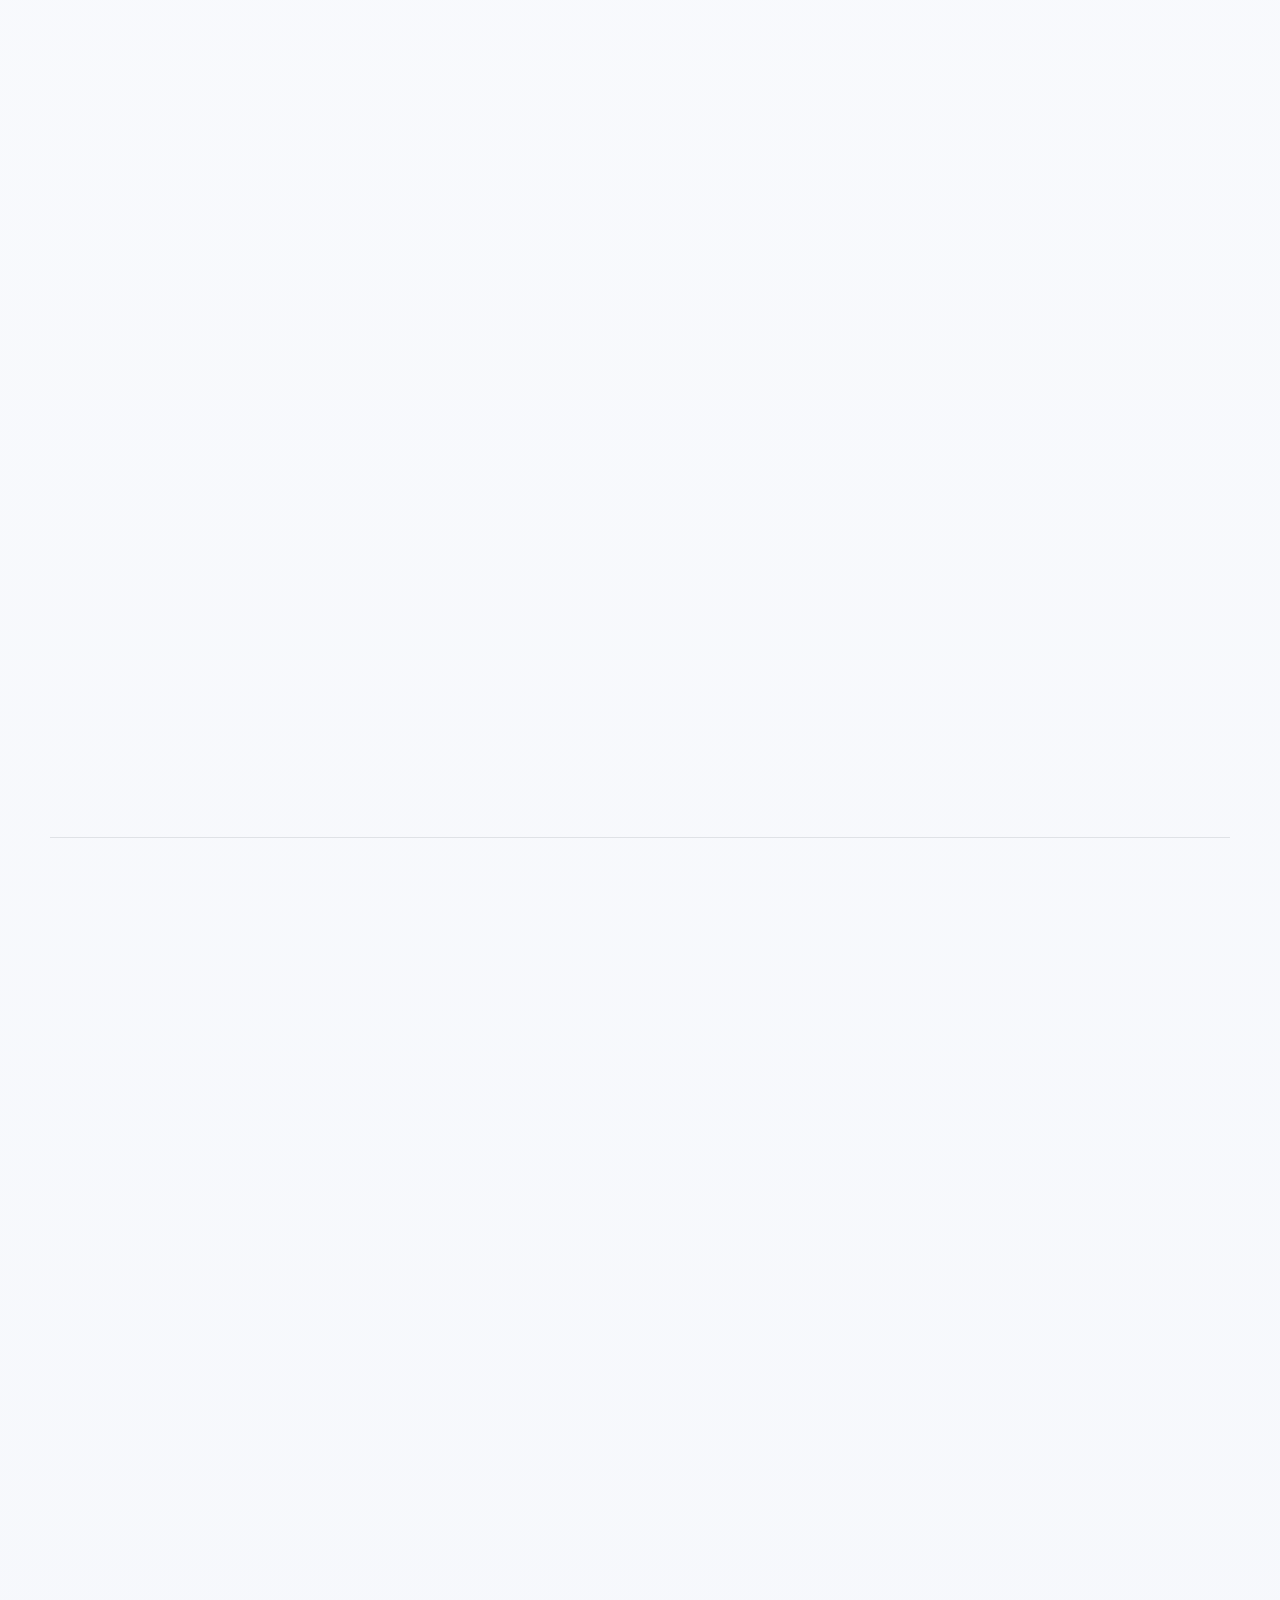
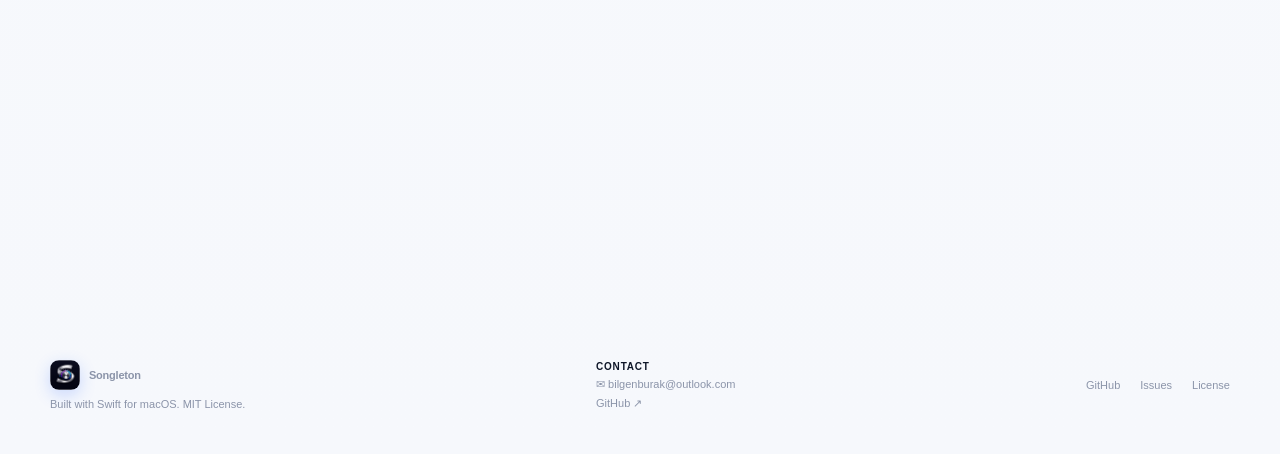
==== commit 1410cd44: "docs: show both Homebrew tap and install commands on the site" ====
--- a/docs/index.html
+++ b/docs/index.html
@@ -72,7 +72,8 @@
         </div>
         <div class="hero-install">
           <span class="hero-install-label">Homebrew</span>
-          <code>brew install --cask songleton</code>
+          <code>brew tap burak-bilgen/tap
+brew install --cask songleton</code>
           <button type="button" class="hero-install-copy" data-i18n-label="copyHomebrew" aria-label="Homebrew komutunu kopyala"><span class="hicon">⧉</span><span class="hcopied" data-i18n="copied">Kopyalandı</span></button>
         </div>
         <p class="release-meta">
--- a/docs/styles.css
+++ b/docs/styles.css
@@ -79,8 +79,8 @@
 
 .hero-install { display: inline-flex; align-items: center; gap: 12px; margin-top: 22px; padding: 12px 16px 12px 18px; border: 1px solid rgba(13,22,41,.12); border-radius: 14px; background: rgba(255,255,255,.75); box-shadow: inset 0 1px rgba(255,255,255,.9), 0 8px 22px rgba(13,22,41,.06); }
 .hero-install-label { color: var(--dim); font-size: 10px; font-weight: 800; letter-spacing: .06em; text-transform: uppercase; }
-.hero-install code { font-family: "SF Mono", ui-monospace, "Menlo", monospace; font-size: 14px; font-weight: 600; color: var(--ink); white-space: nowrap; }
-.hero-install-copy { position: relative; display: grid; place-items: center; min-width: 27px; height: 27px; padding: 0 8px; border: 0; border-radius: 8px; background: rgba(13,22,41,.06); color: var(--dim); font-size: 13px; cursor: pointer; transition: background .2s, color .2s, transform .2s, min-width .25s cubic-bezier(.2,.8,.2,1); }
+.hero-install code { display: block; font-family: "SF Mono", ui-monospace, "Menlo", monospace; font-size: 13px; font-weight: 600; line-height: 1.55; color: var(--ink); white-space: pre; }
+.hero-install-copy { align-self: stretch; position: relative; display: grid; place-items: center; min-width: 27px; height: 27px; padding: 0 8px; border: 0; border-radius: 8px; background: rgba(13,22,41,.06); color: var(--dim); font-size: 13px; cursor: pointer; transition: background .2s, color .2s, transform .2s, min-width .25s cubic-bezier(.2,.8,.2,1); margin: auto 0; }
 .hero-install-copy:hover { background: rgba(47,107,255,.12); color: var(--cyan); }
 .hero-install-copy:active { transform: scale(.94); }
 .hero-install-copy .hicon { display: inline-block; font-style: normal; transition: opacity .18s ease, transform .18s ease; }
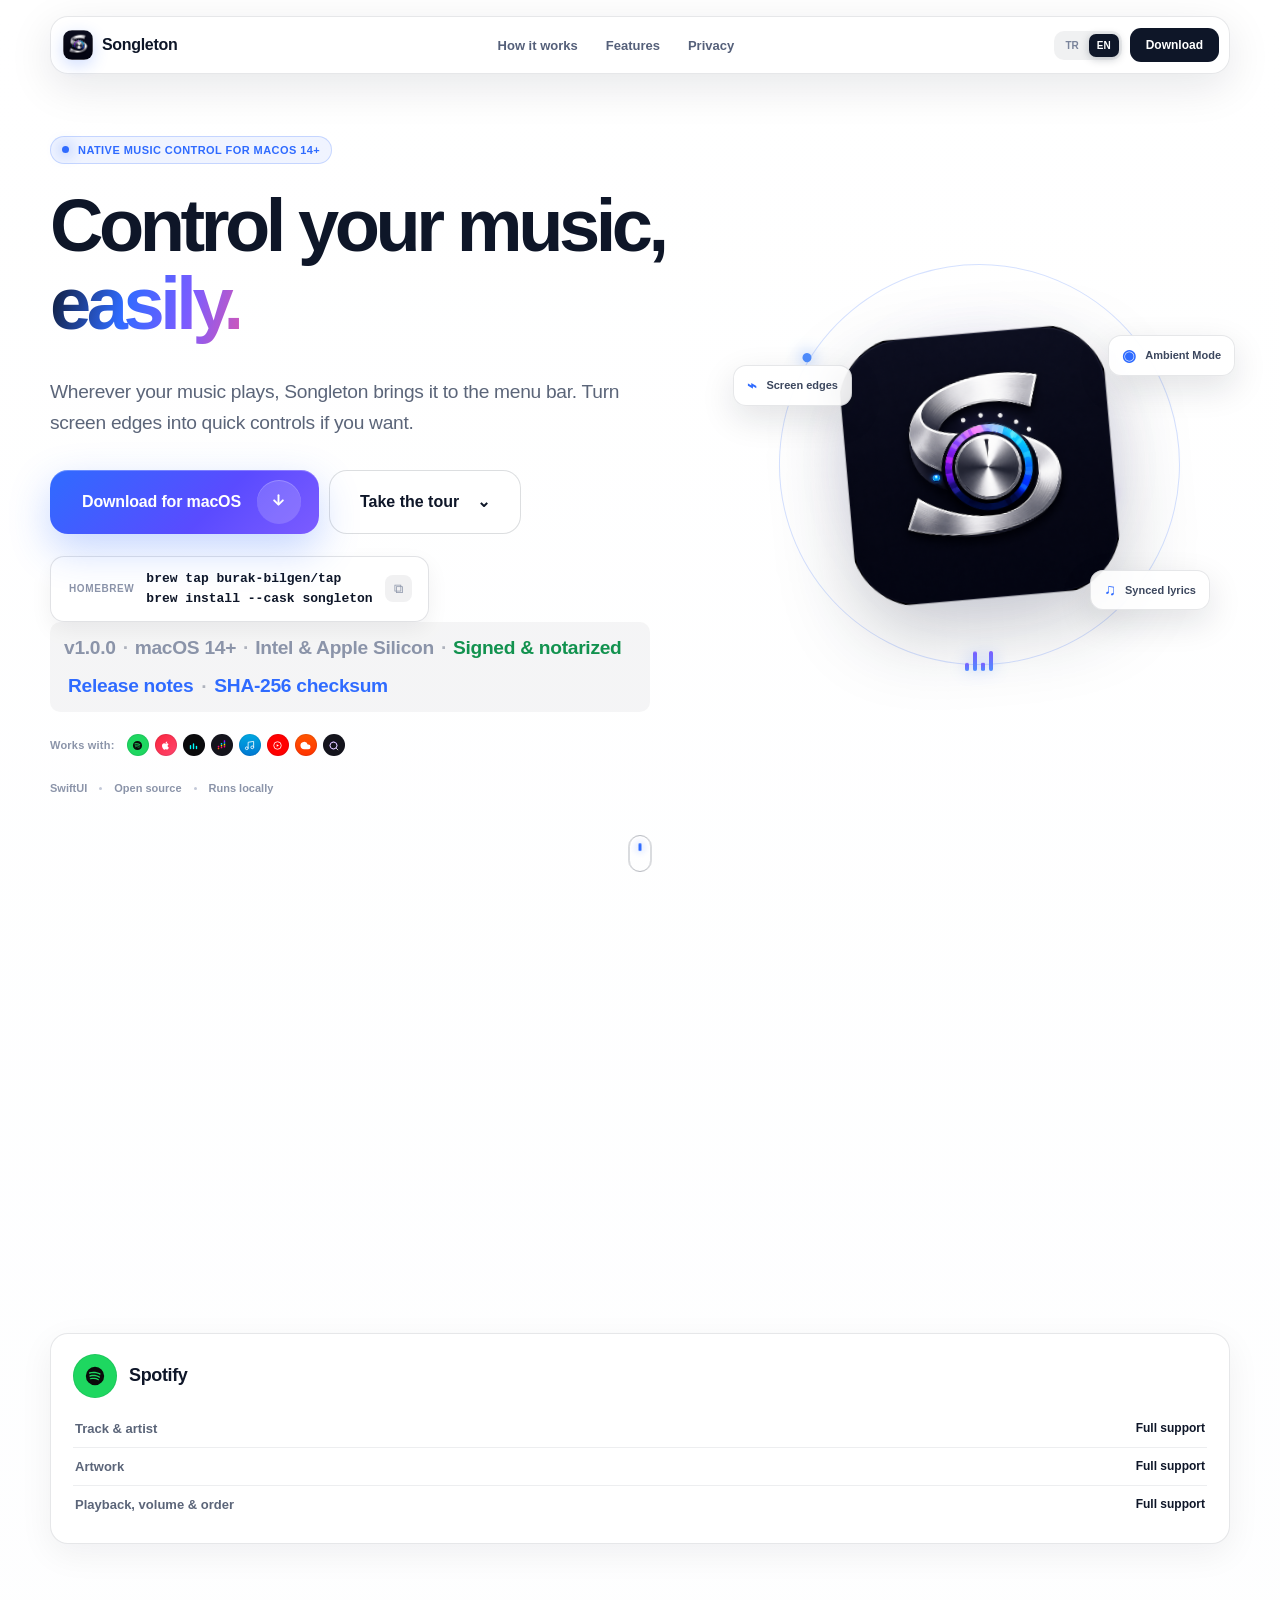
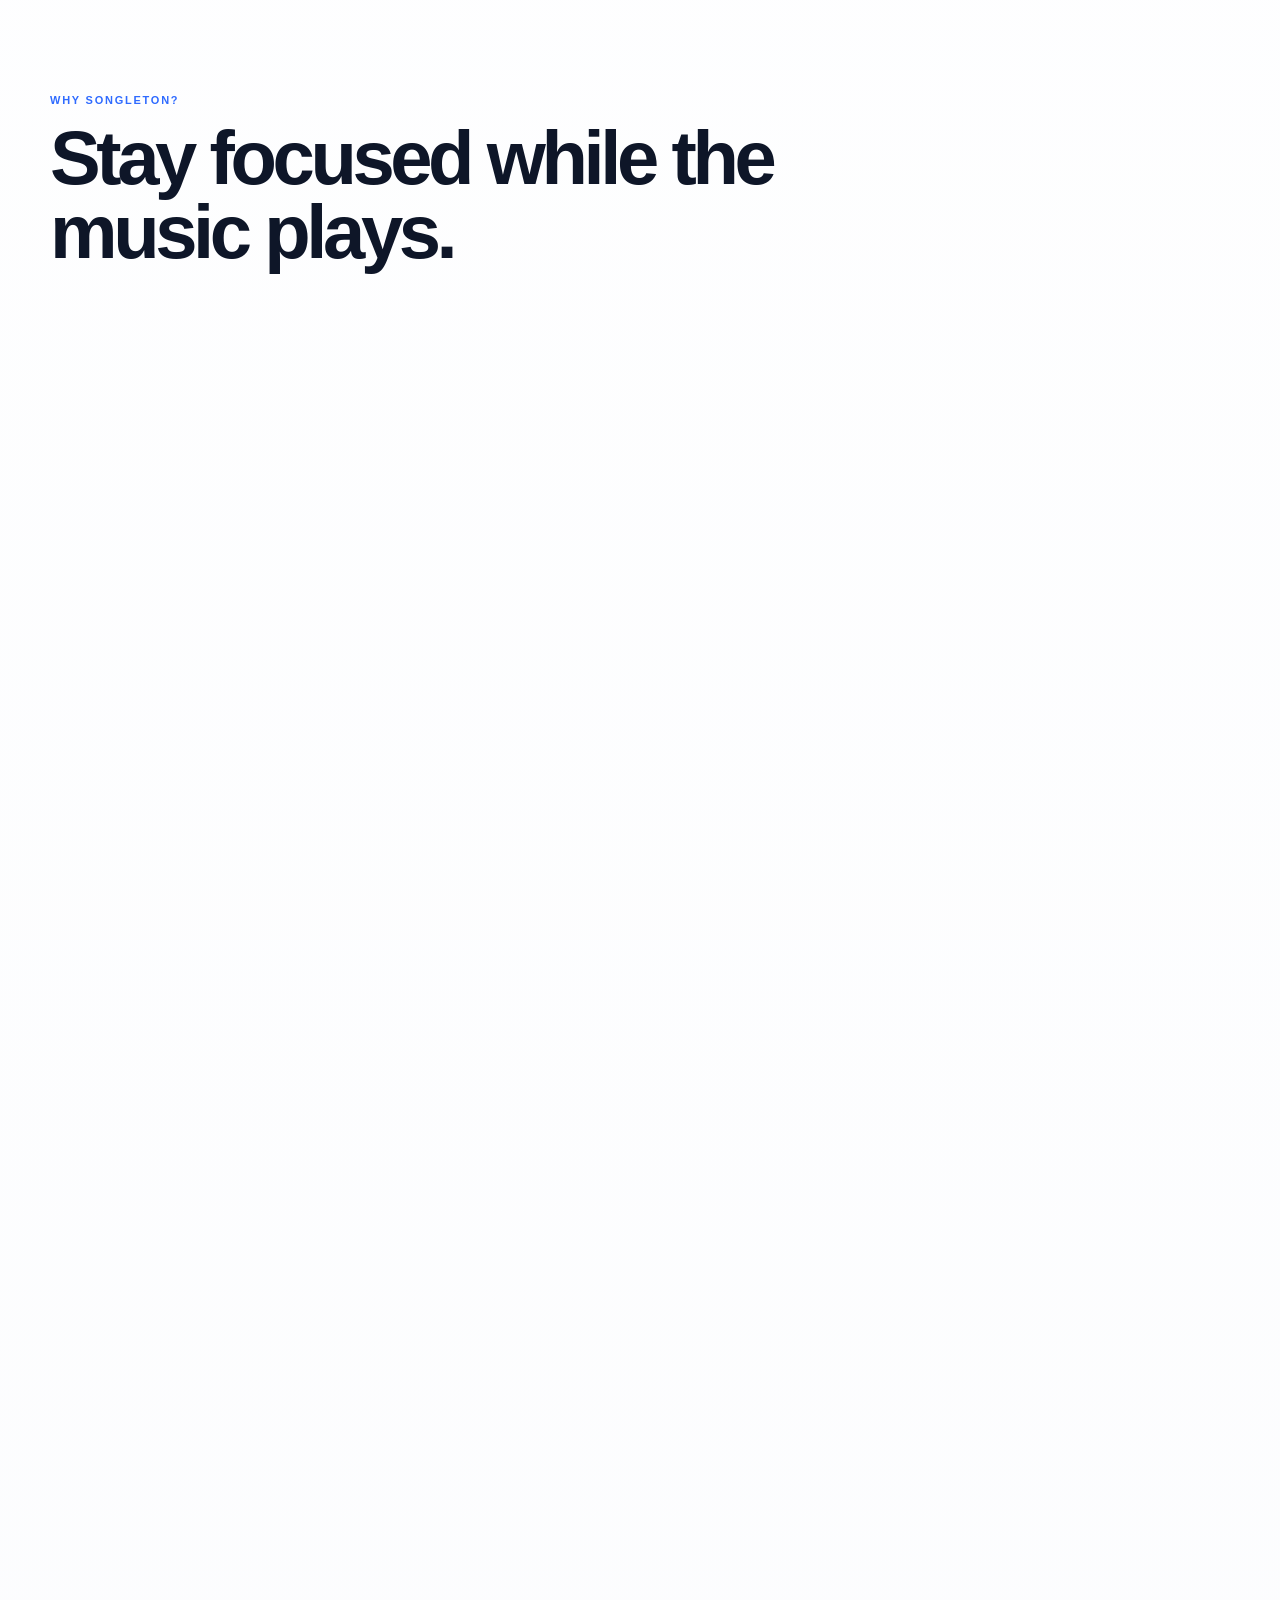
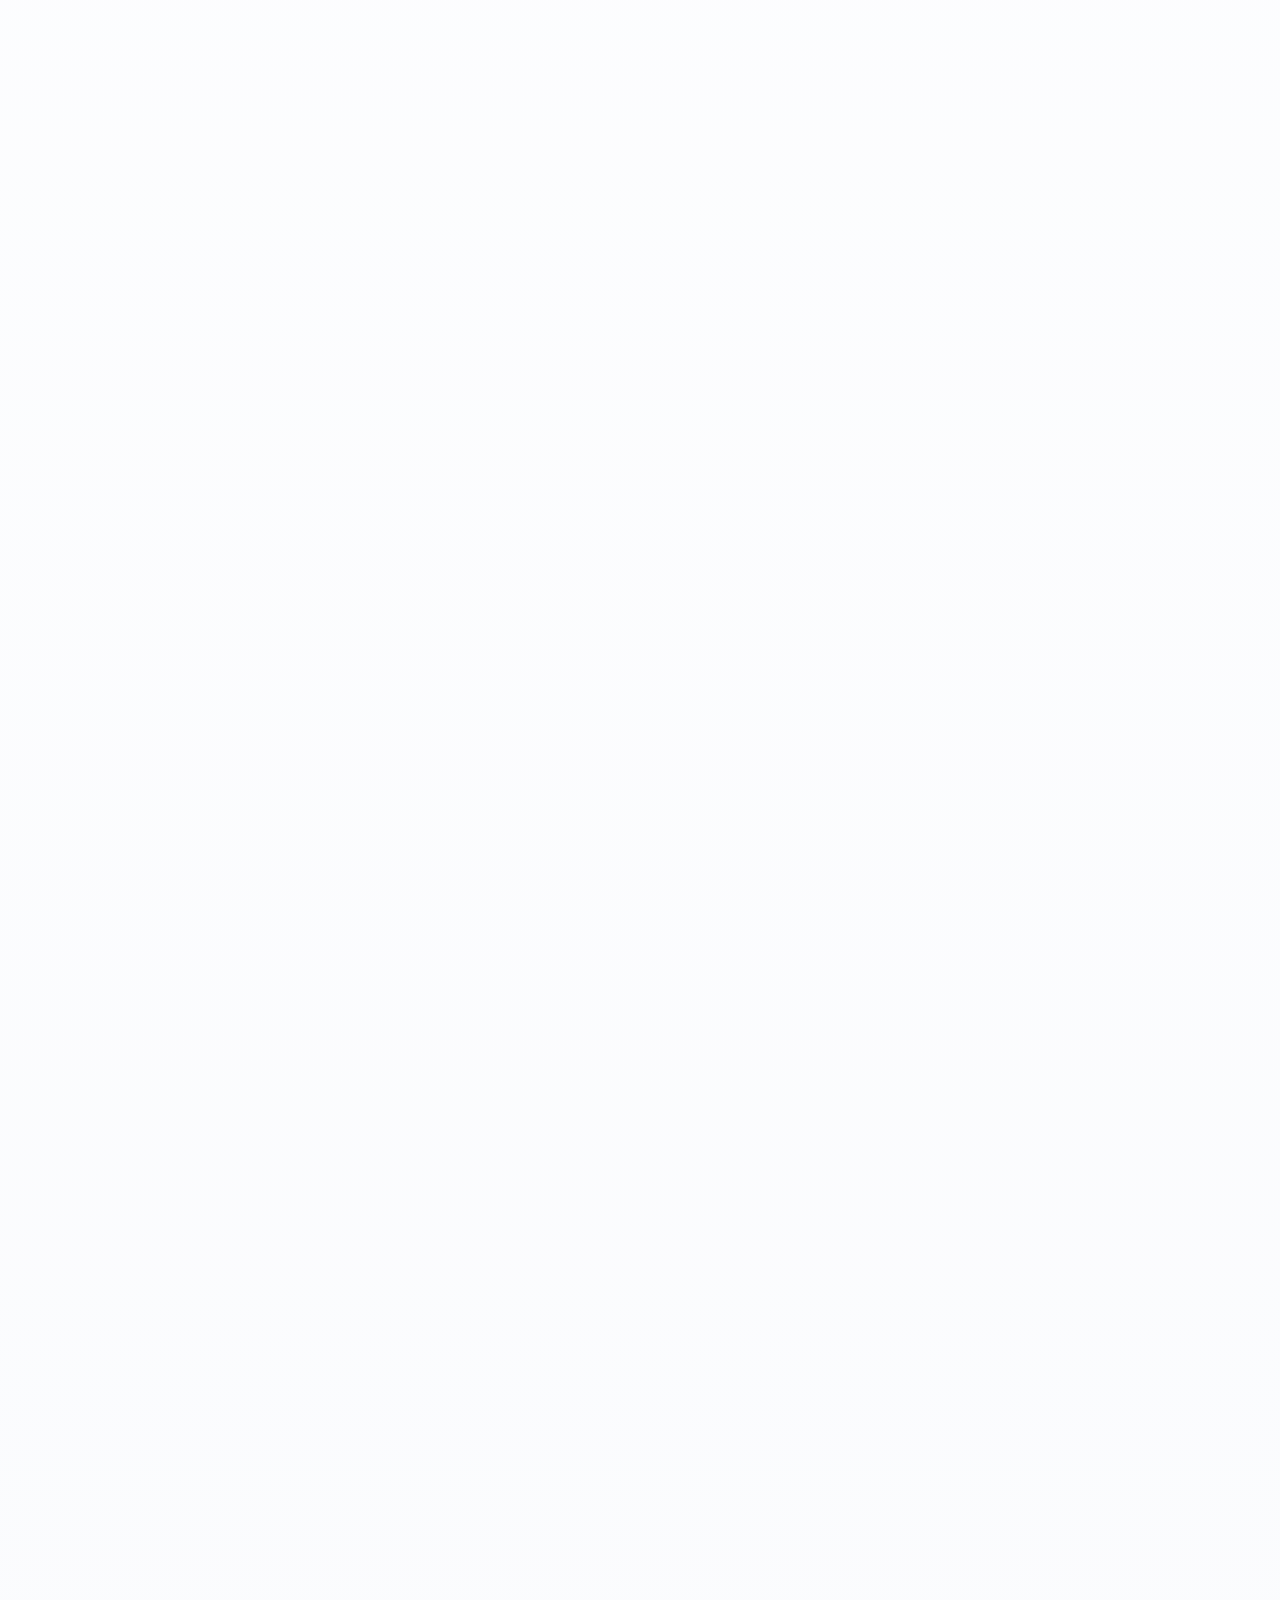
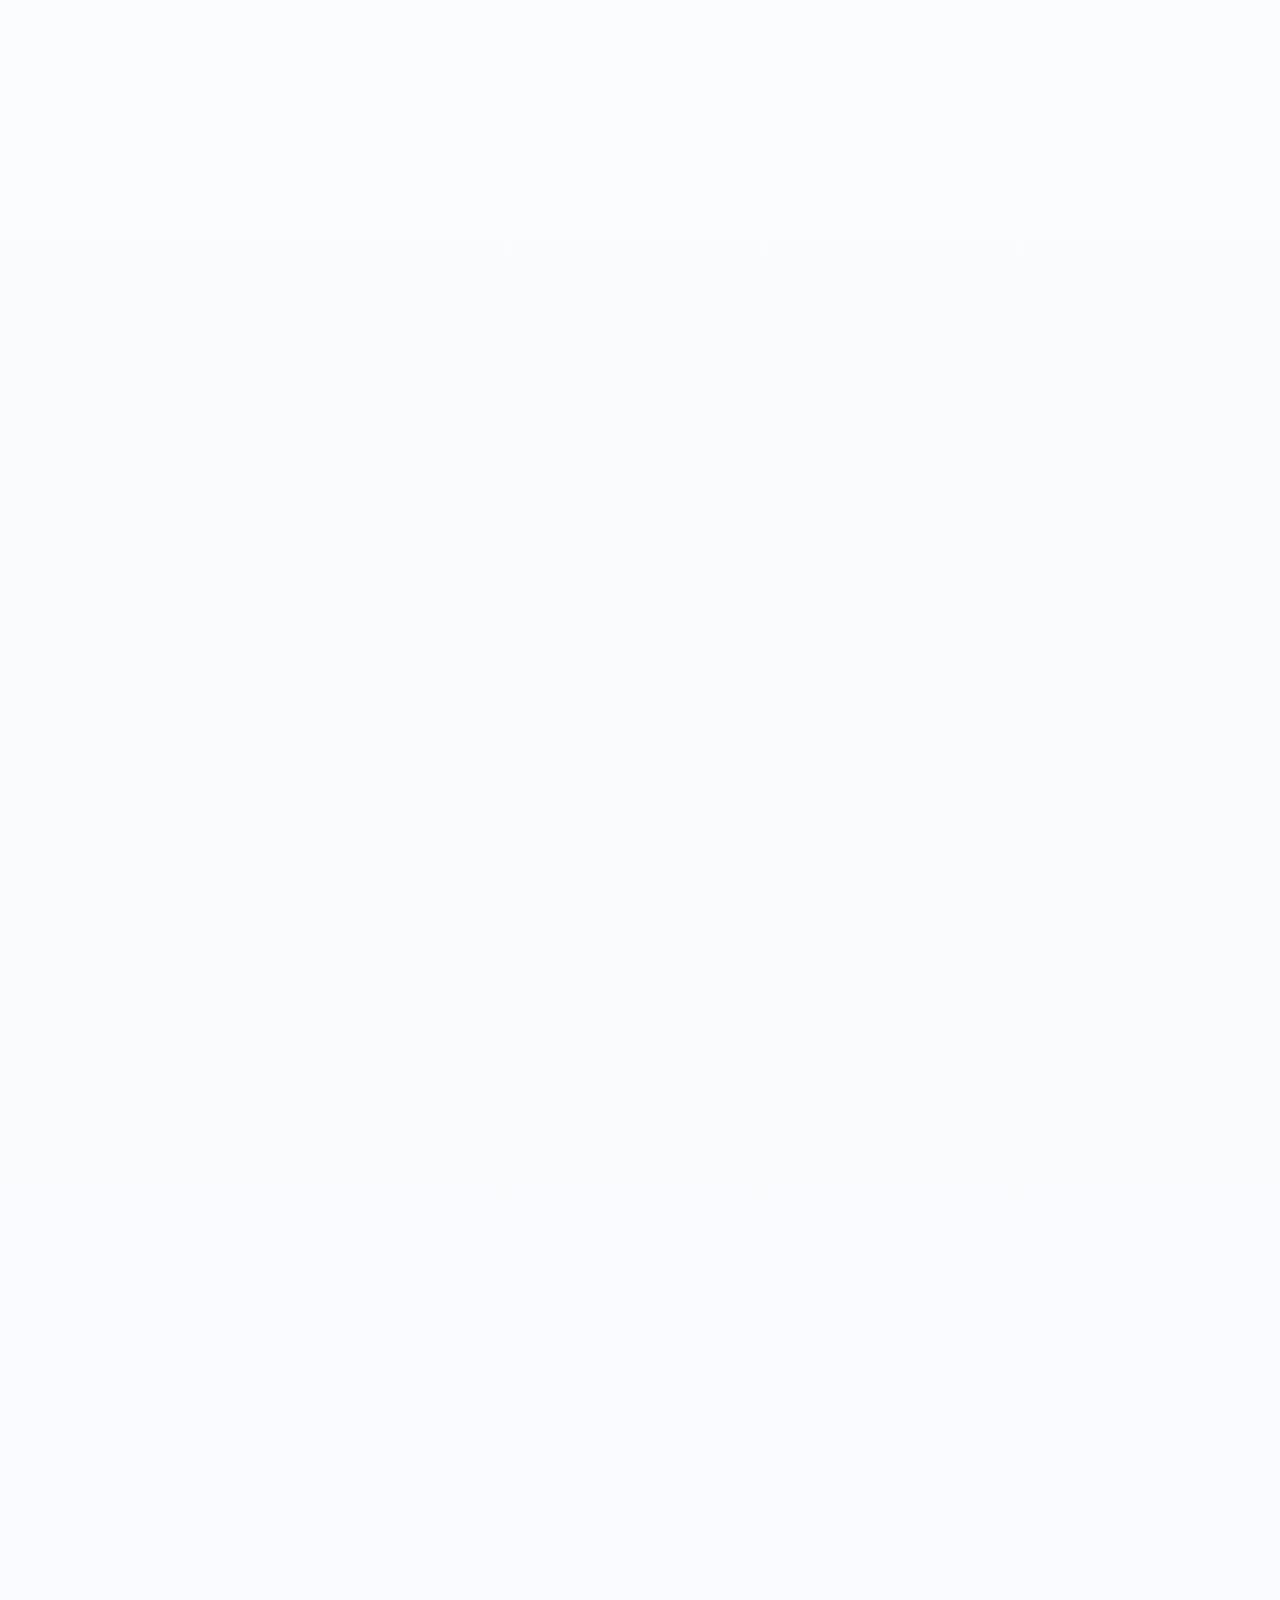
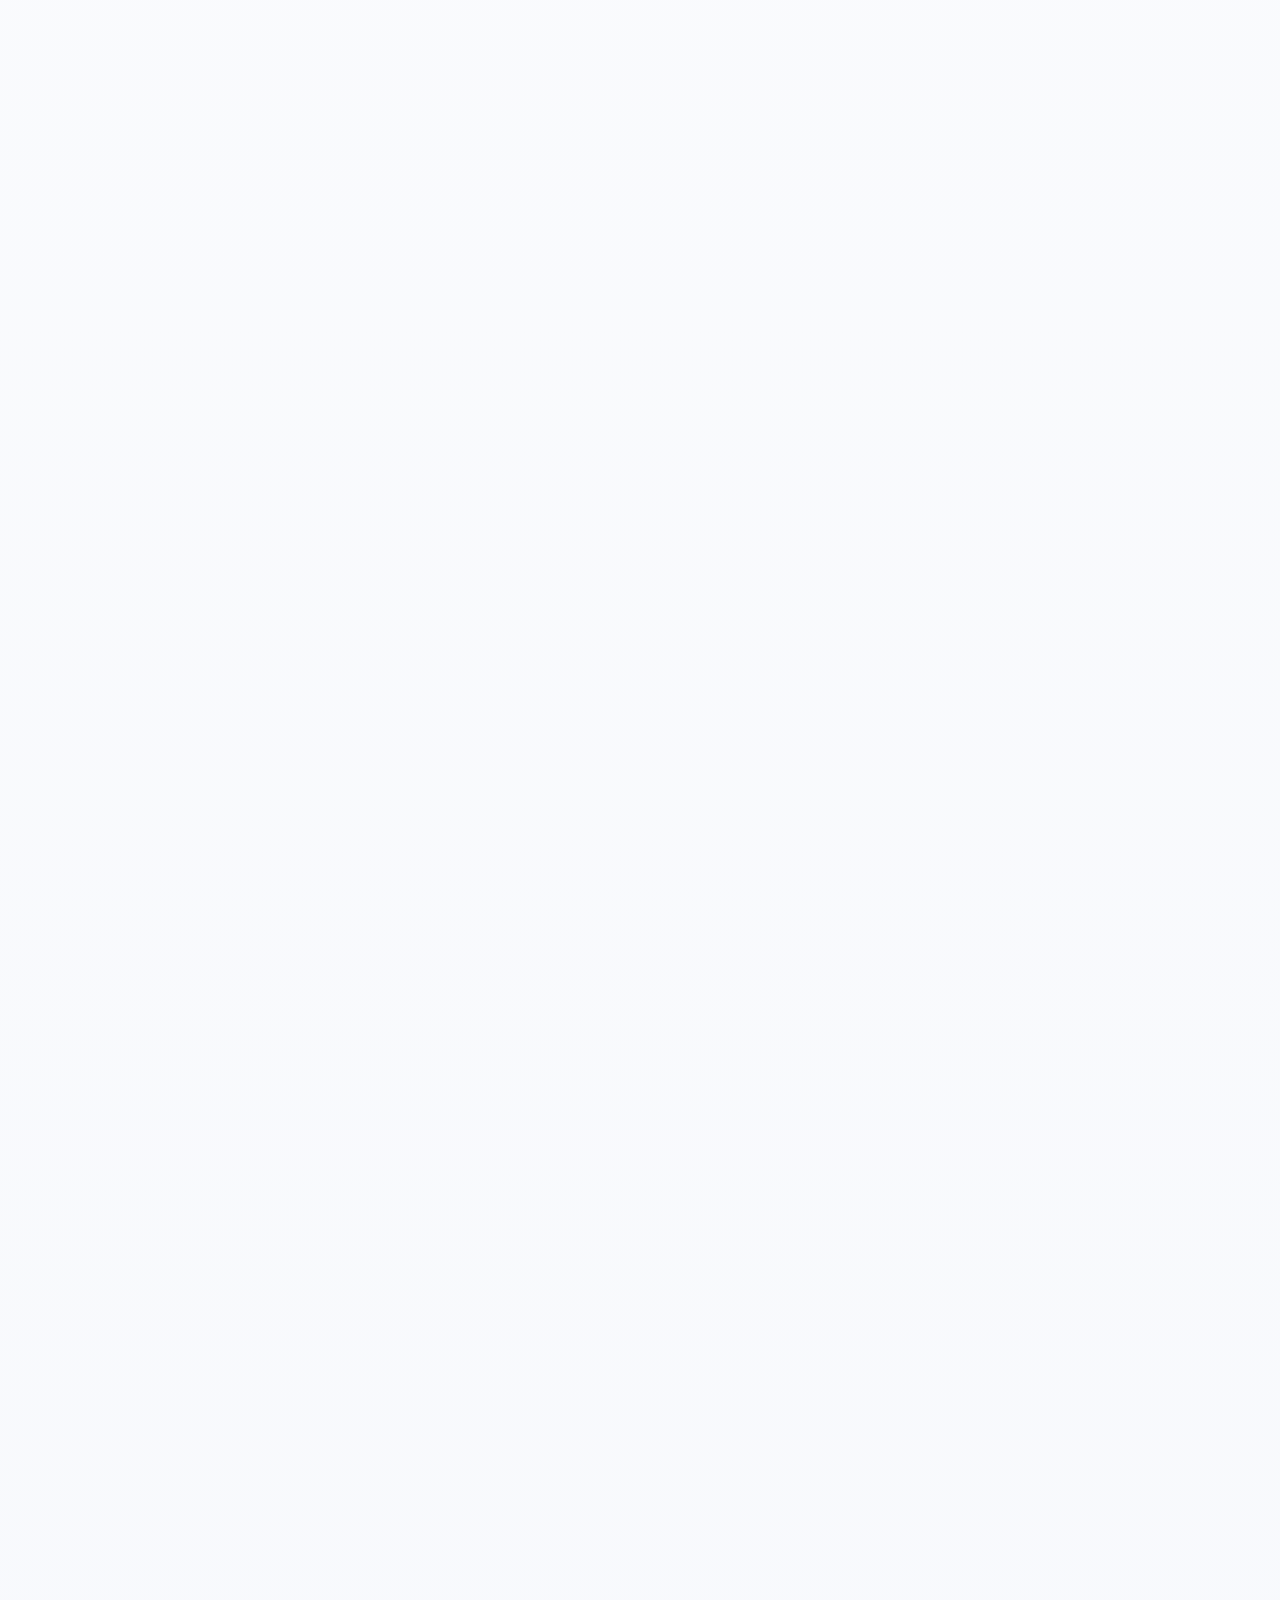
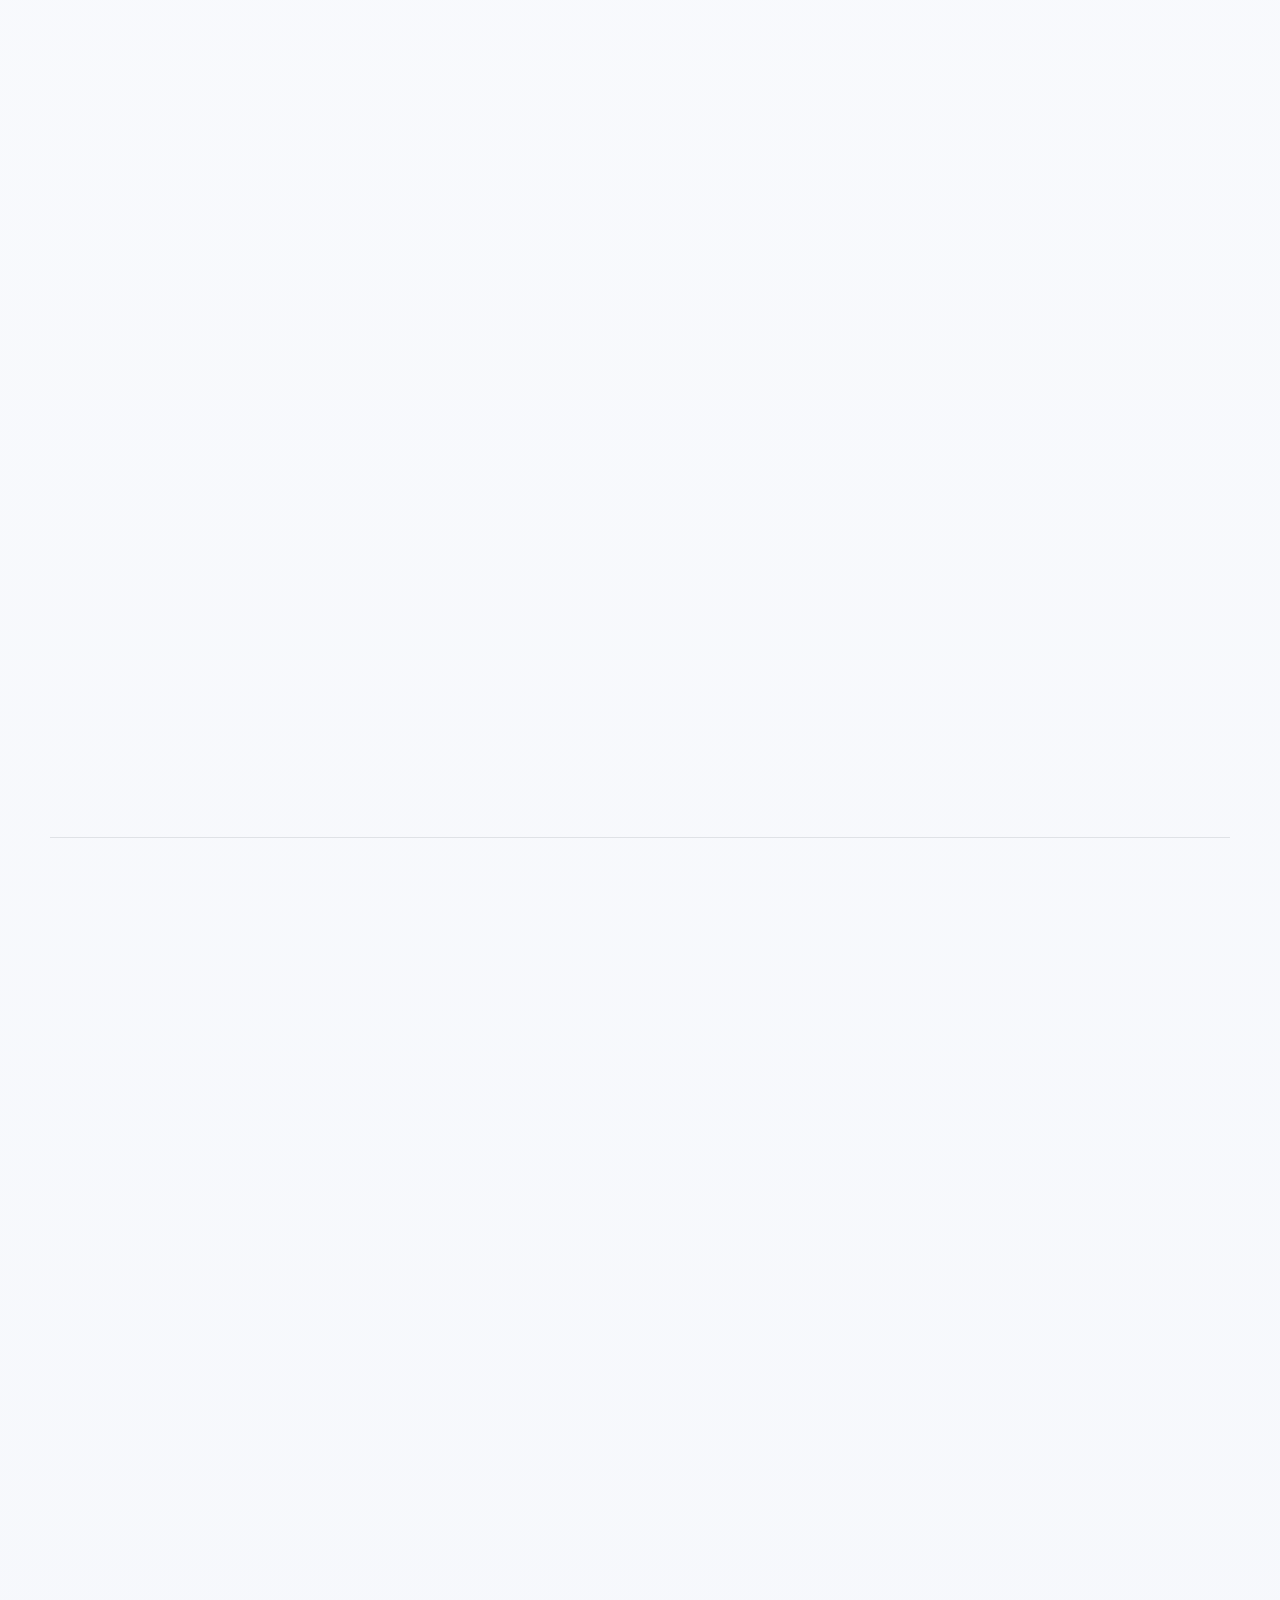
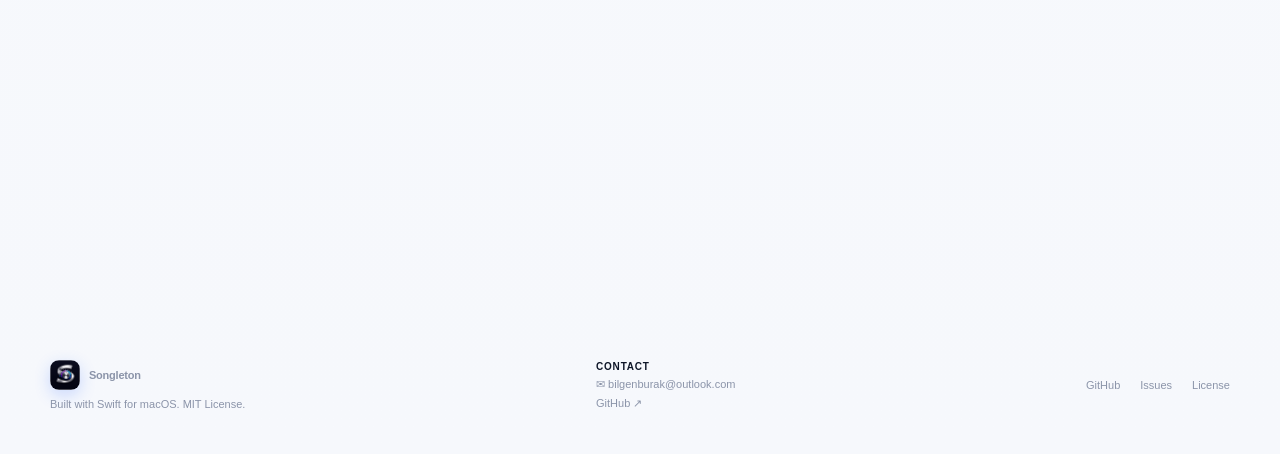
==== commit ed36a331: "docs: improve release meta styling, clearer SHA-256 label with tooltip, natural Turkish for notarize" ====
--- a/docs/index.html
+++ b/docs/index.html
@@ -81,7 +81,7 @@
           <span class="rm-item" data-i18n="releaseMinMac">macOS 14+</span><span class="rm-sep">·</span>
           <span class="rm-item" data-i18n="releaseArch">Intel &amp; Apple Silicon</span><span class="rm-sep">·</span>
           <span class="rm-item rm-signed" data-i18n="releaseSigned">İmzalı &amp; noter onaylı</span>
-          <span class="rm-links"><a href="https://github.com/burak-bilgen/Songleton/releases" data-i18n="releaseNotes">Sürüm notları</a><span class="rm-sep">·</span><a href="https://github.com/burak-bilgen/Songleton/releases/latest/download/Songleton.dmg.sha256" data-i18n="releaseChecksum">SHA-256</a></span>
+          <span class="rm-links"><a href="https://github.com/burak-bilgen/Songleton/releases" data-i18n="releaseNotes">Sürüm notları</a><span class="rm-sep">·</span><a href="https://github.com/burak-bilgen/Songleton/releases/latest/download/Songleton.dmg.sha256" data-i18n="releaseChecksum" data-i18n-title="releaseChecksumTitle">SHA-256 sağlaması</a></span>
         </p>
         <div class="hero-platforms" aria-hidden="true">
           <span class="hero-platforms-label" data-i18n="heroPlatformsLabel">Çalıştığı uygulamalar:</span>
--- a/docs/styles.css
+++ b/docs/styles.css
@@ -89,7 +89,7 @@
 .hero-install.copied .hero-install-copy { min-width: 94px; background: rgba(18,146,79,.14); }
 .hero-install.copied .hero-install-copy .hicon { opacity: 0; transform: scale(.4); }
 .hero-install.copied .hero-install-copy .hcopied { opacity: 1; transform: scale(1); }
-.release-meta { display: flex; flex-wrap: wrap; align-items: center; gap: 8px; margin-top: 16px; color: var(--dim); font-size: 13px; font-weight: 600; }
+.release-meta { display: flex; flex-wrap: wrap; align-items: center; gap: 7px; margin: 26px 0 8px; padding: 10px 14px; border-radius: 10px; background: rgba(13,22,41,.04); color: var(--dim); font-size: 12px; font-weight: 600; }
 .release-meta .rm-item { color: var(--dim); }
 .release-meta .rm-signed { color: #12924f; }
 .release-meta .rm-sep { opacity: .45; }
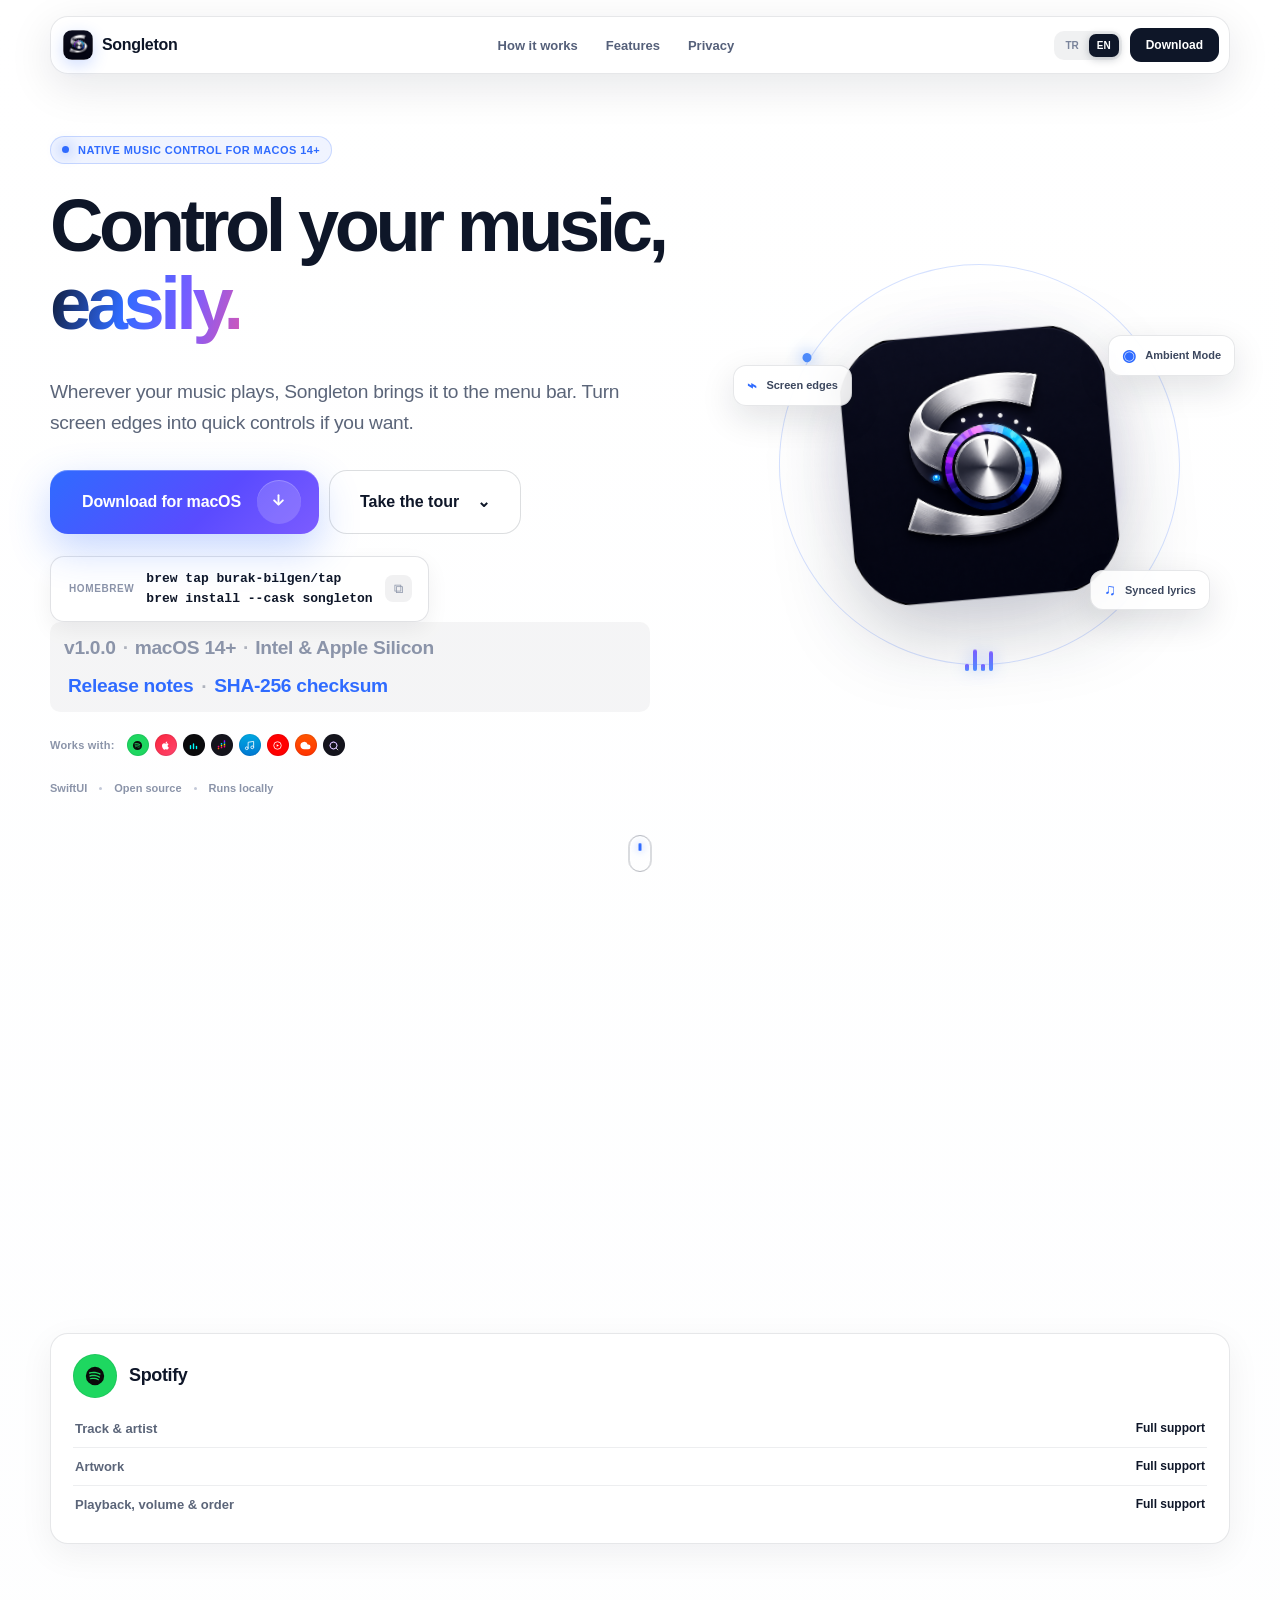
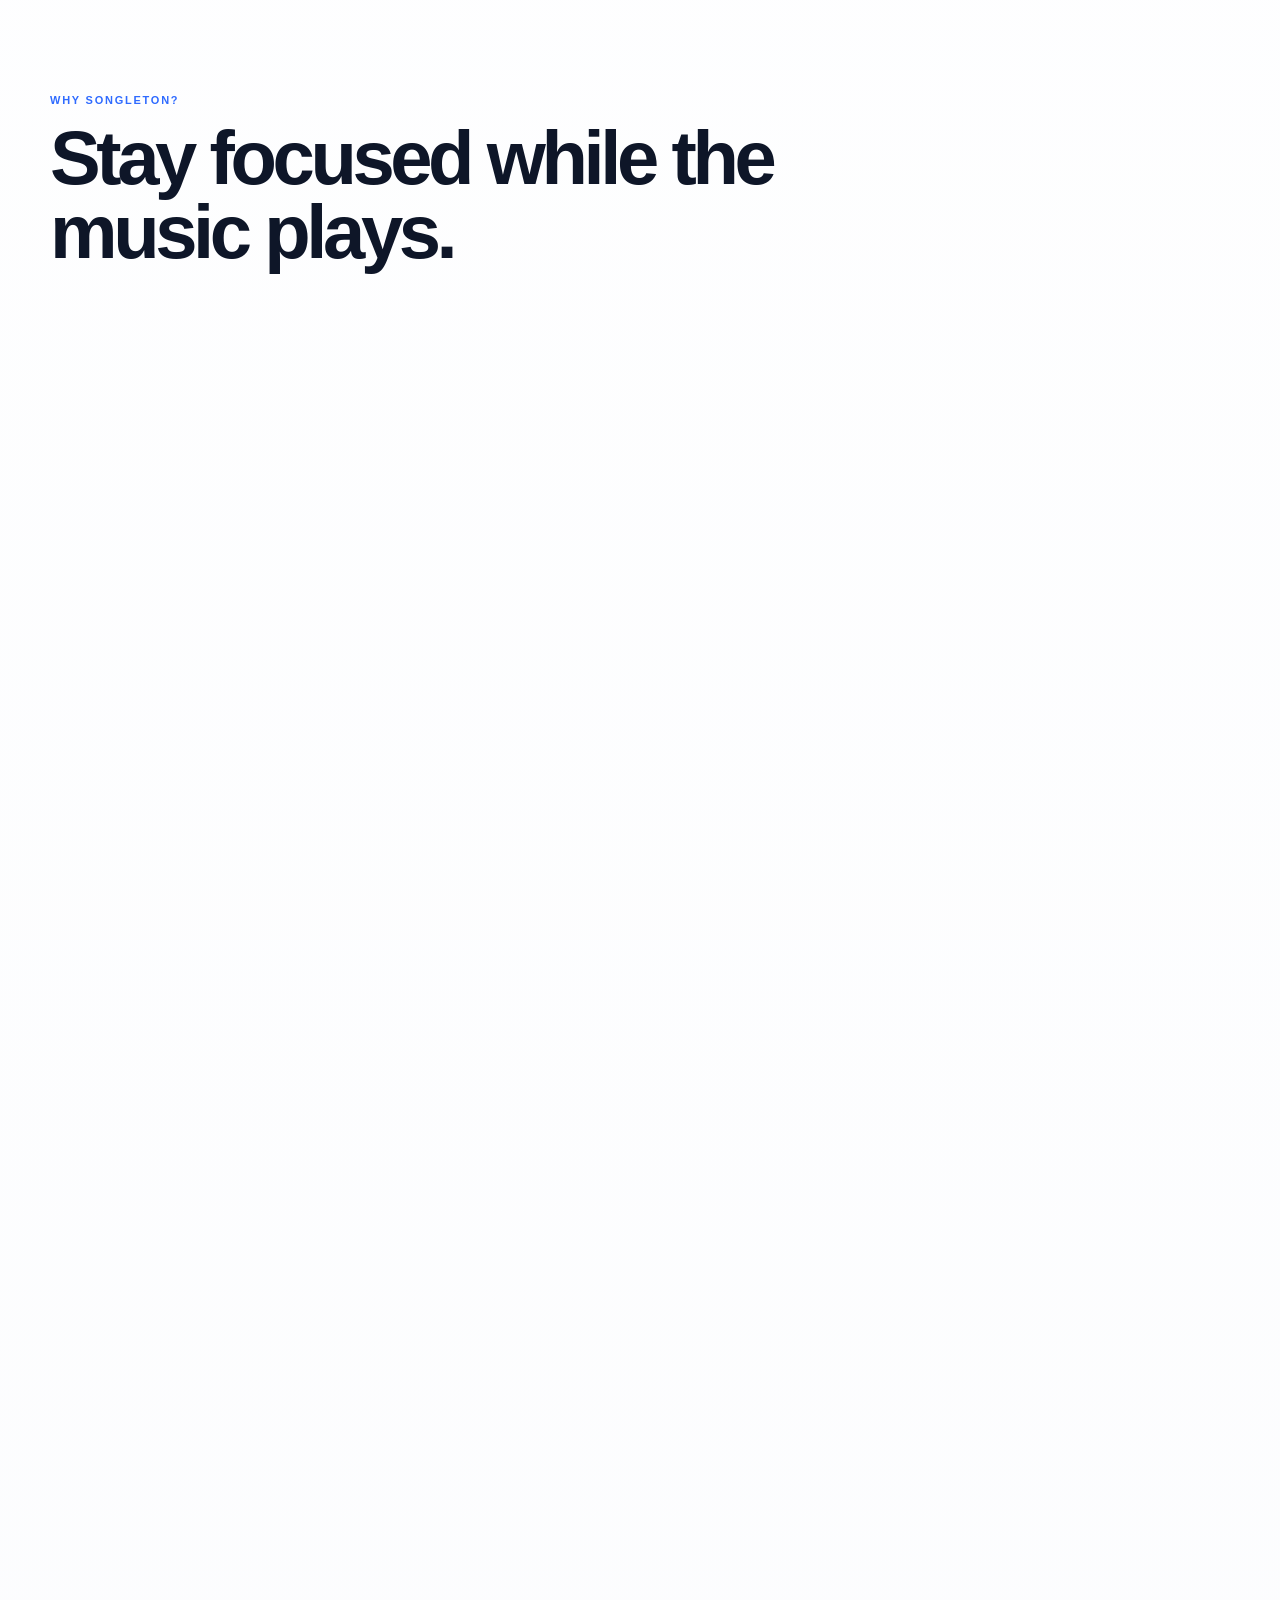
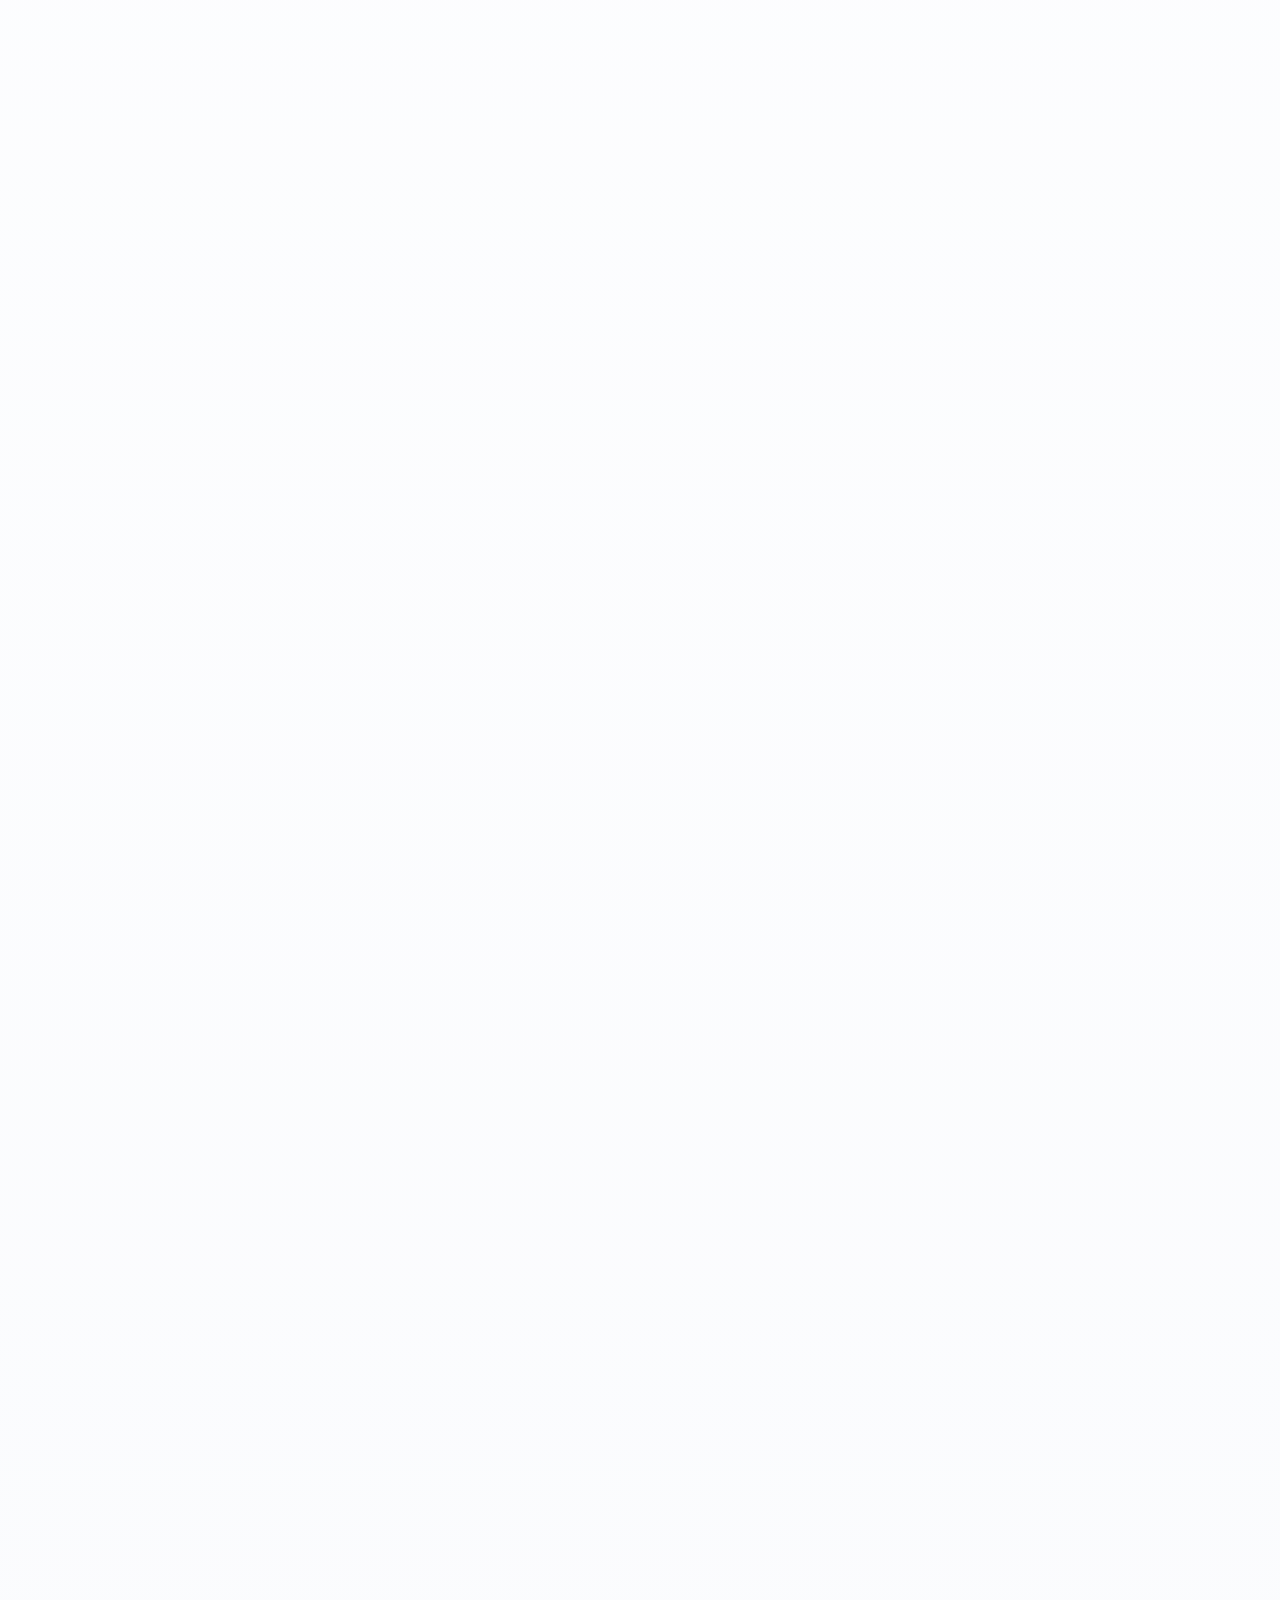
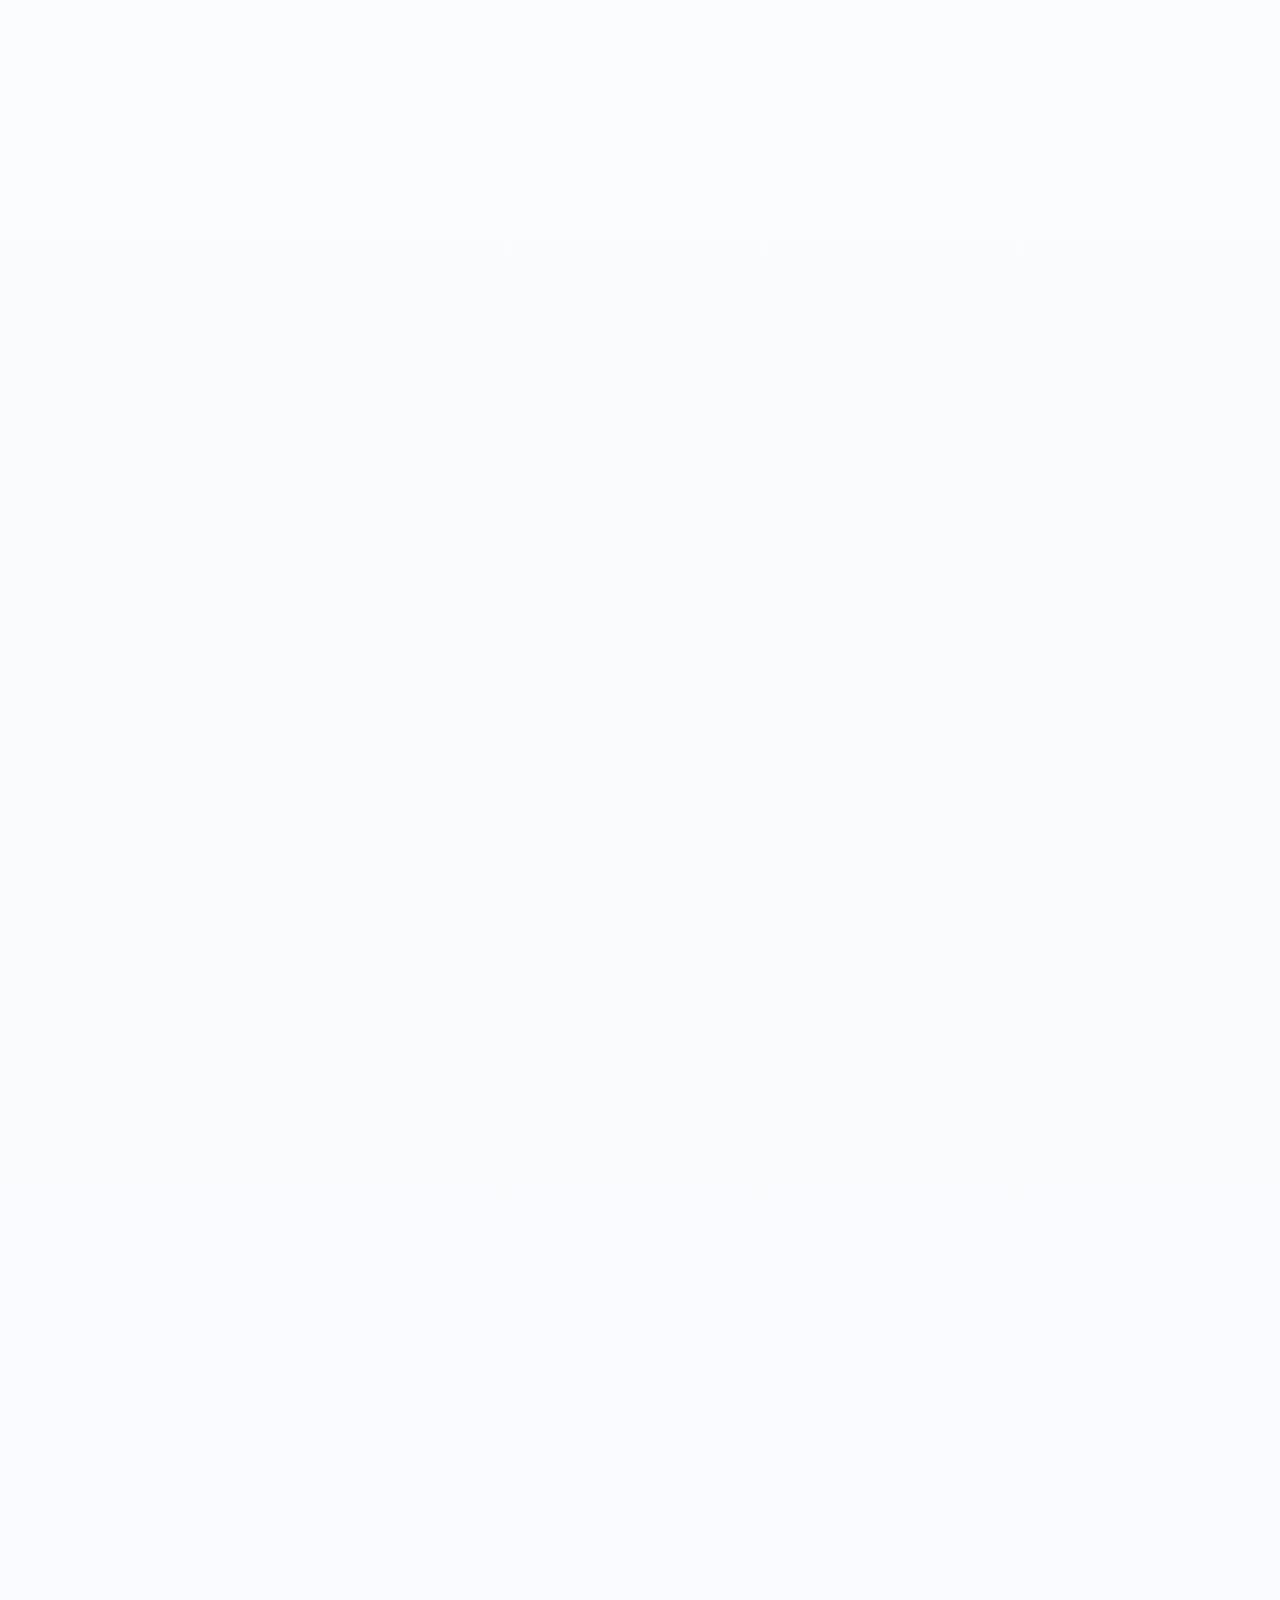
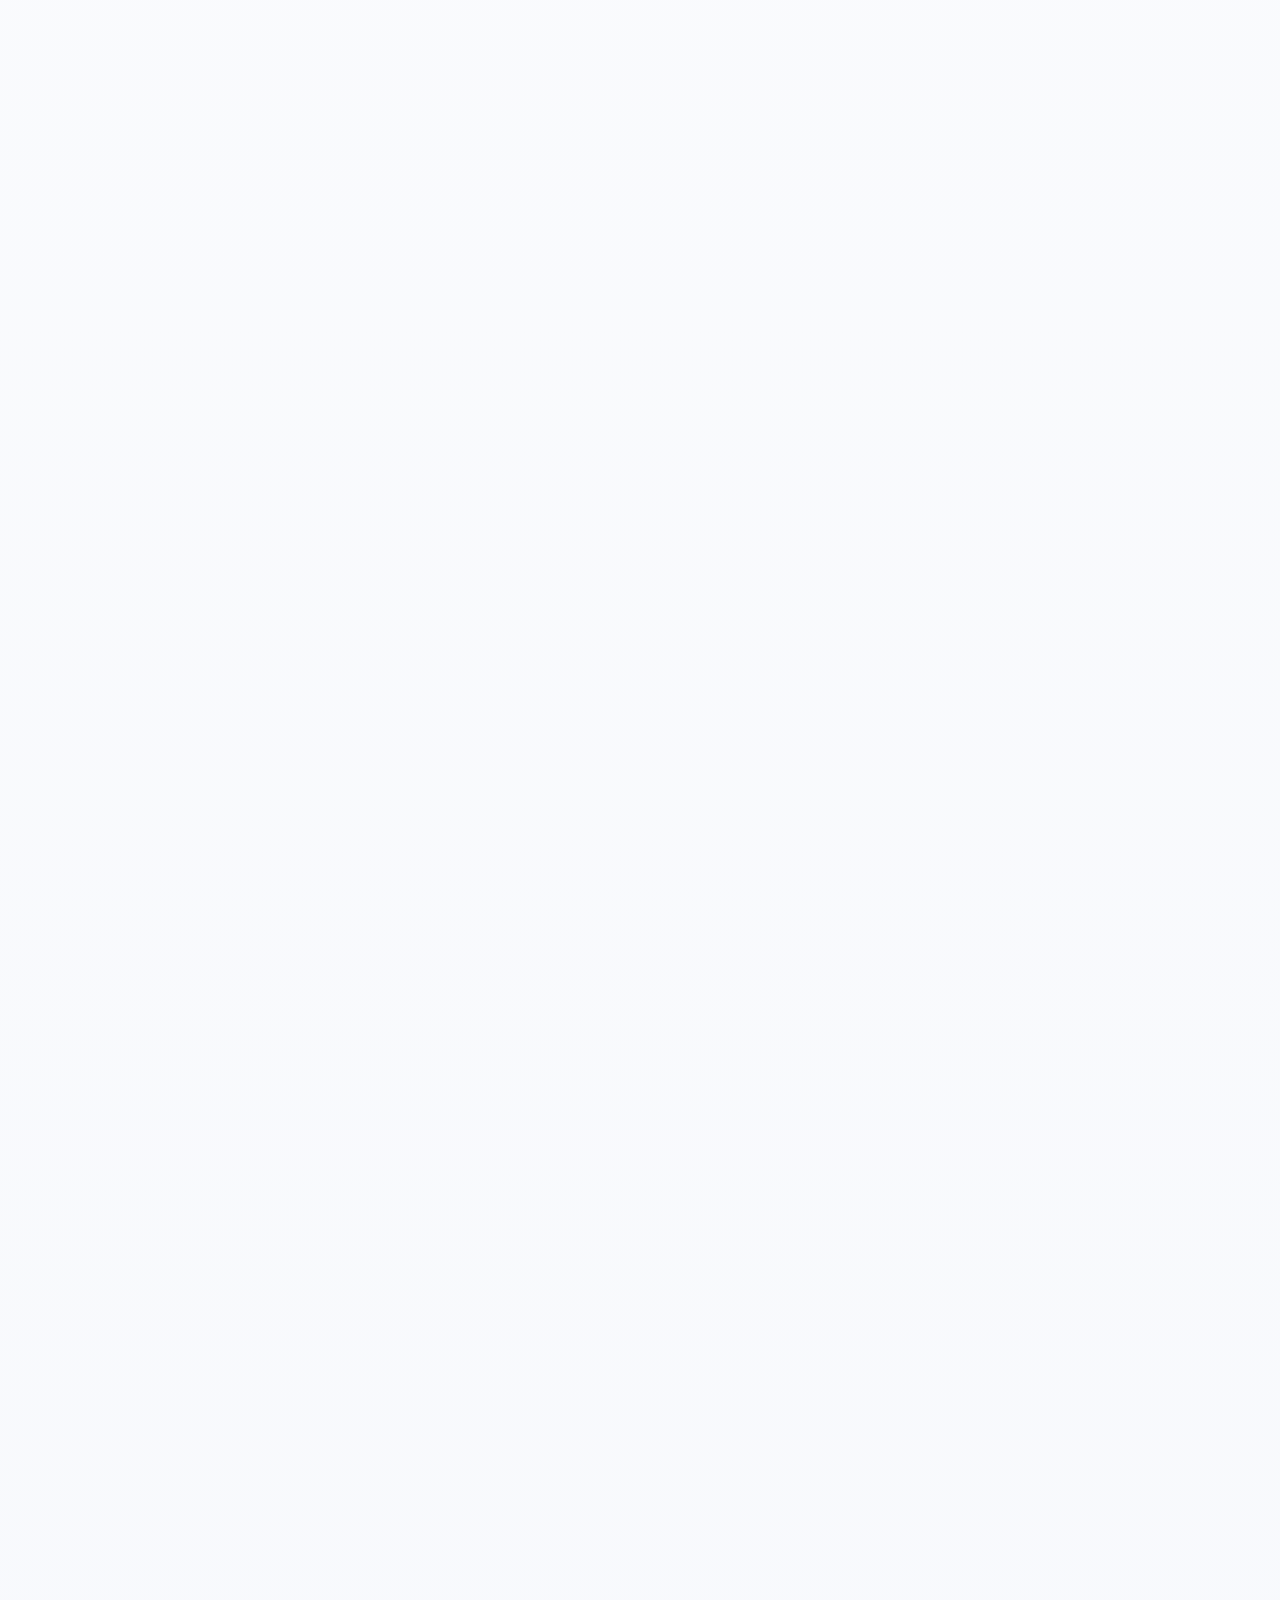
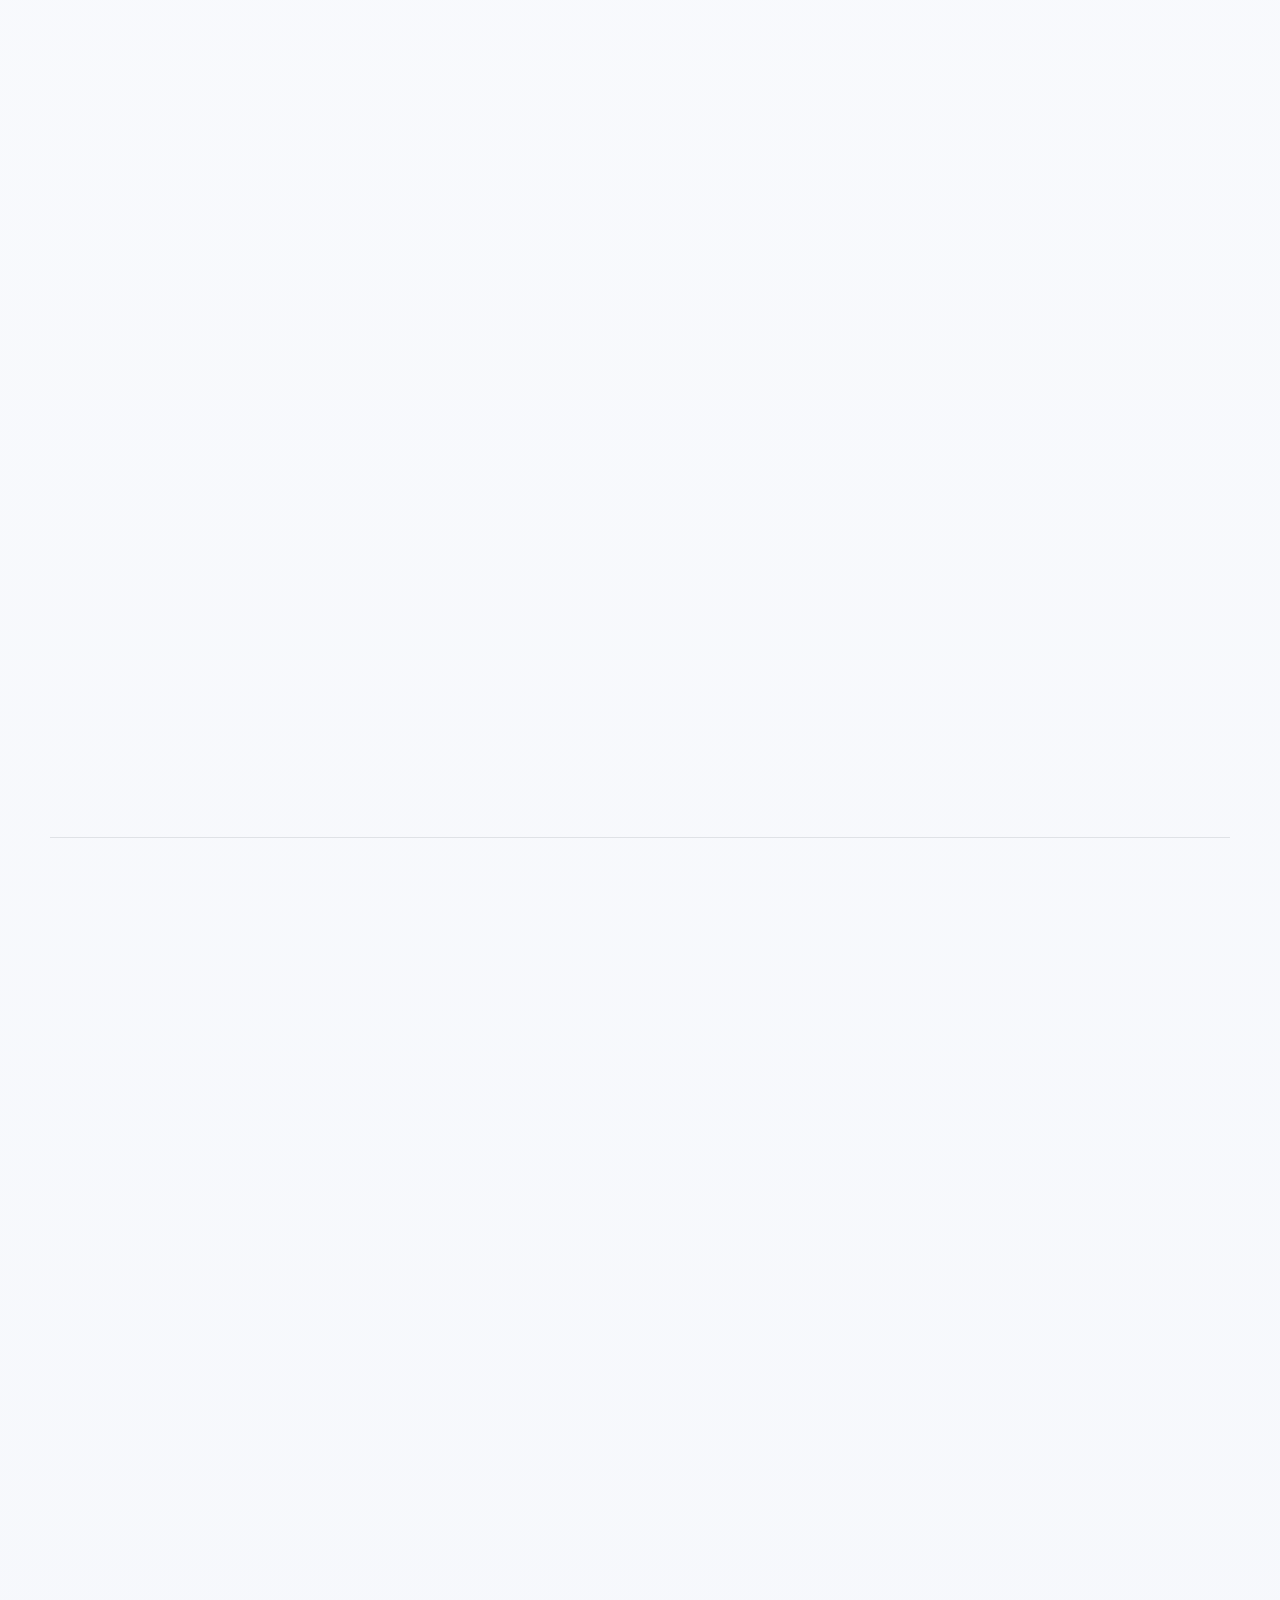
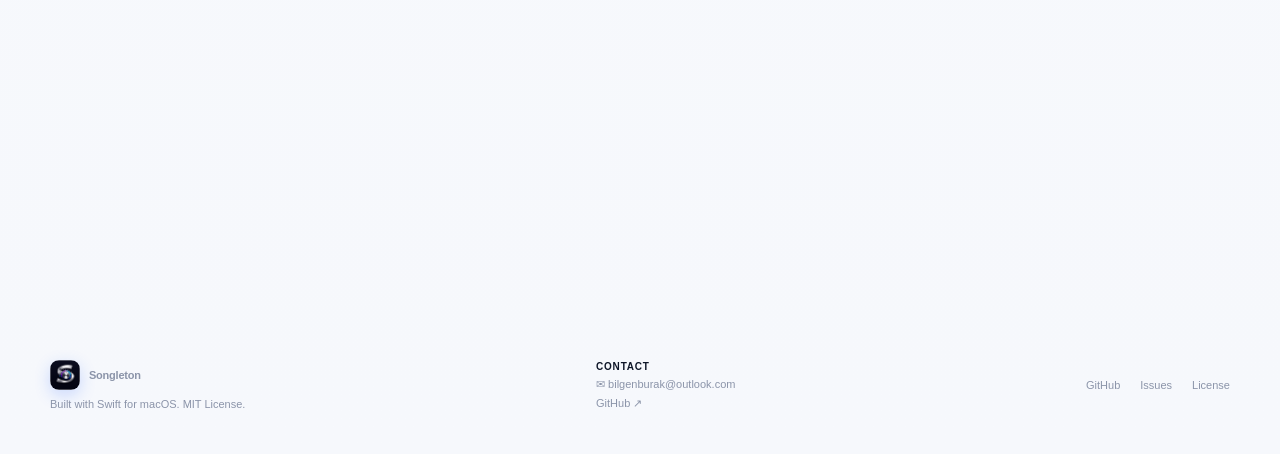
==== commit f96363fa: "docs: drop signed/notarized claim from release meta, give the chip breathing room and smaller labels" ====
--- a/docs/index.html
+++ b/docs/index.html
@@ -79,8 +79,7 @@
         <p class="release-meta">
           <span class="rm-item">v<span id="release-version">1.0.0</span></span><span class="rm-sep">·</span>
           <span class="rm-item" data-i18n="releaseMinMac">macOS 14+</span><span class="rm-sep">·</span>
-          <span class="rm-item" data-i18n="releaseArch">Intel &amp; Apple Silicon</span><span class="rm-sep">·</span>
-          <span class="rm-item rm-signed" data-i18n="releaseSigned">İmzalı &amp; noter onaylı</span>
+          <span class="rm-item" data-i18n="releaseArch">Intel &amp; Apple Silicon</span>
           <span class="rm-links"><a href="https://github.com/burak-bilgen/Songleton/releases" data-i18n="releaseNotes">Sürüm notları</a><span class="rm-sep">·</span><a href="https://github.com/burak-bilgen/Songleton/releases/latest/download/Songleton.dmg.sha256" data-i18n="releaseChecksum" data-i18n-title="releaseChecksumTitle">SHA-256 sağlaması</a></span>
         </p>
         <div class="hero-platforms" aria-hidden="true">
--- a/docs/styles.css
+++ b/docs/styles.css
@@ -89,9 +89,8 @@
 .hero-install.copied .hero-install-copy { min-width: 94px; background: rgba(18,146,79,.14); }
 .hero-install.copied .hero-install-copy .hicon { opacity: 0; transform: scale(.4); }
 .hero-install.copied .hero-install-copy .hcopied { opacity: 1; transform: scale(1); }
-.release-meta { display: flex; flex-wrap: wrap; align-items: center; gap: 7px; margin: 26px 0 8px; padding: 10px 14px; border-radius: 10px; background: rgba(13,22,41,.04); color: var(--dim); font-size: 12px; font-weight: 600; }
+.release-meta { display: flex; flex-wrap: wrap; align-items: center; gap: 7px; margin: 34px 0 30px; padding: 10px 14px; border-radius: 10px; background: rgba(13,22,41,.04); color: var(--dim); font-size: 11px; font-weight: 600; }
 .release-meta .rm-item { color: var(--dim); }
-.release-meta .rm-signed { color: #12924f; }
 .release-meta .rm-sep { opacity: .45; }
 .release-meta .rm-links { display: inline-flex; align-items: center; gap: 8px; margin-left: 4px; }
 .release-meta .rm-links a { color: var(--cyan); text-decoration: none; border-bottom: 1px solid transparent; }
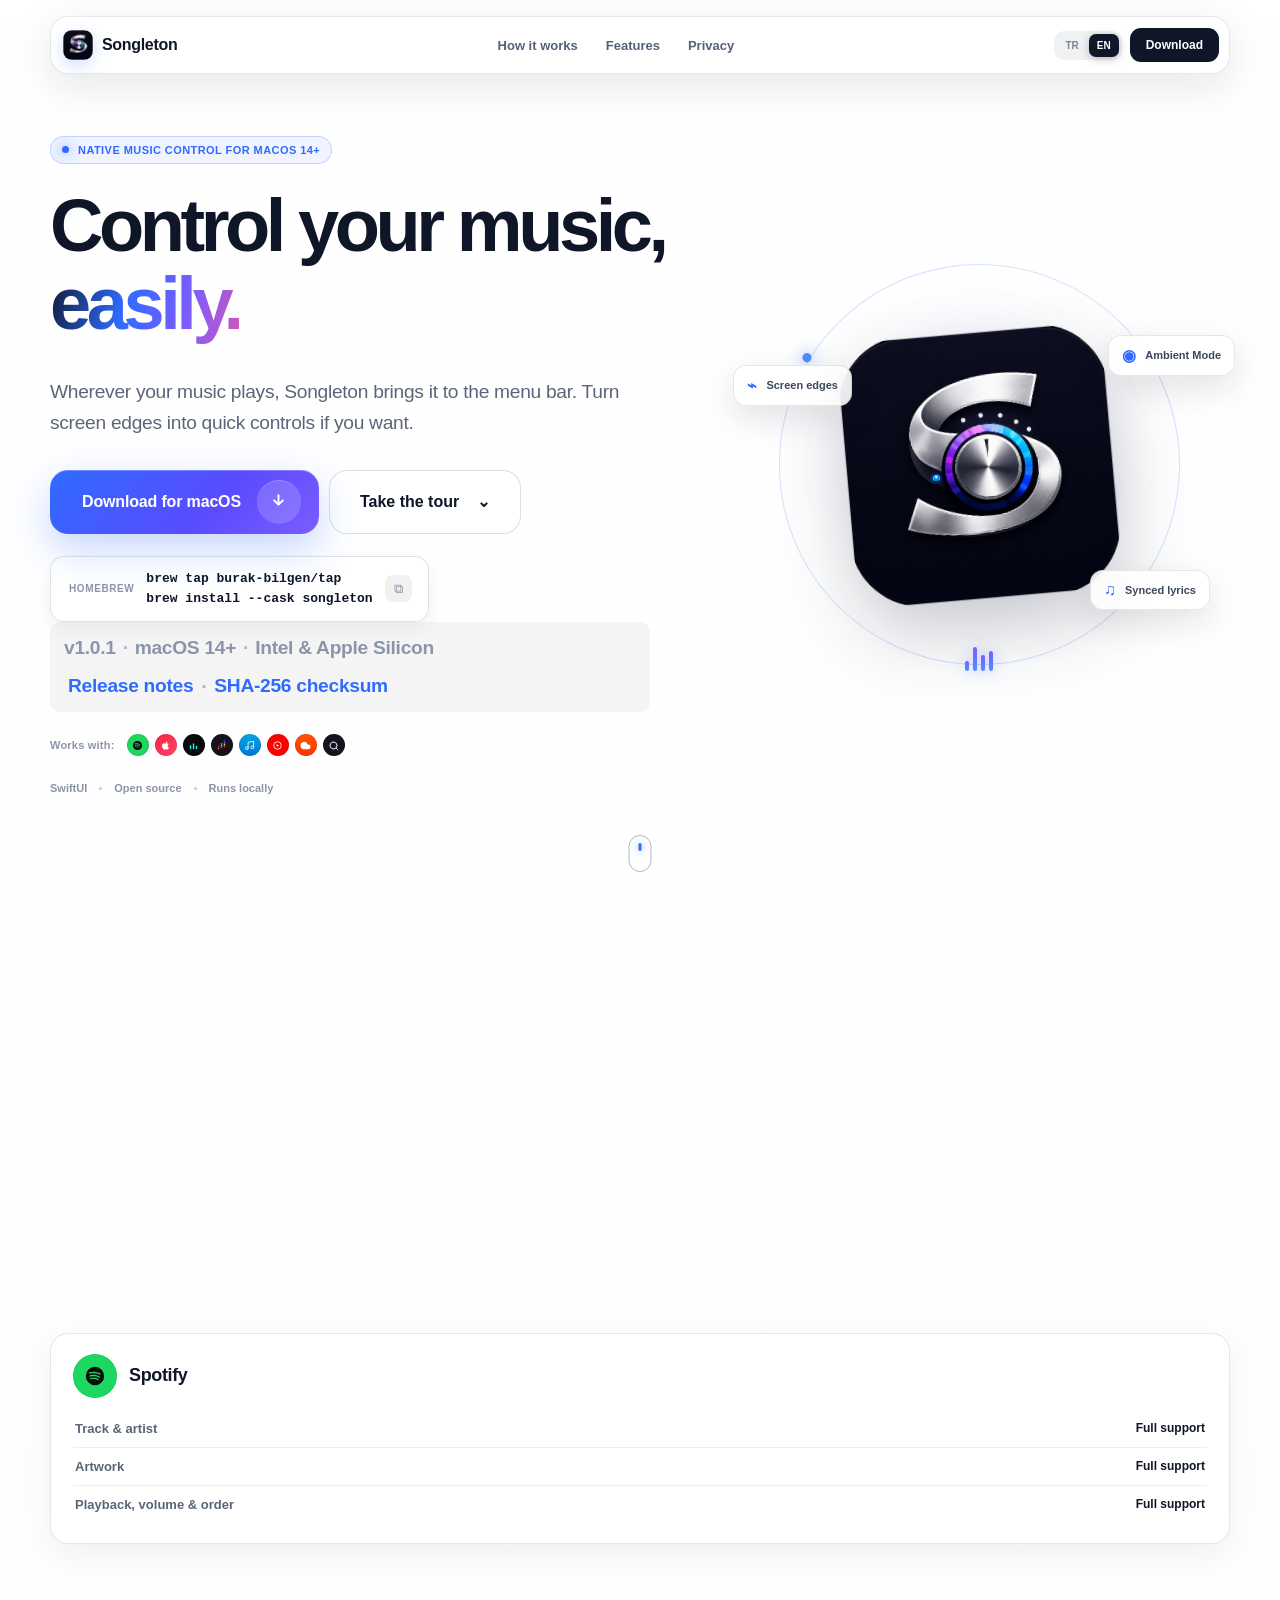
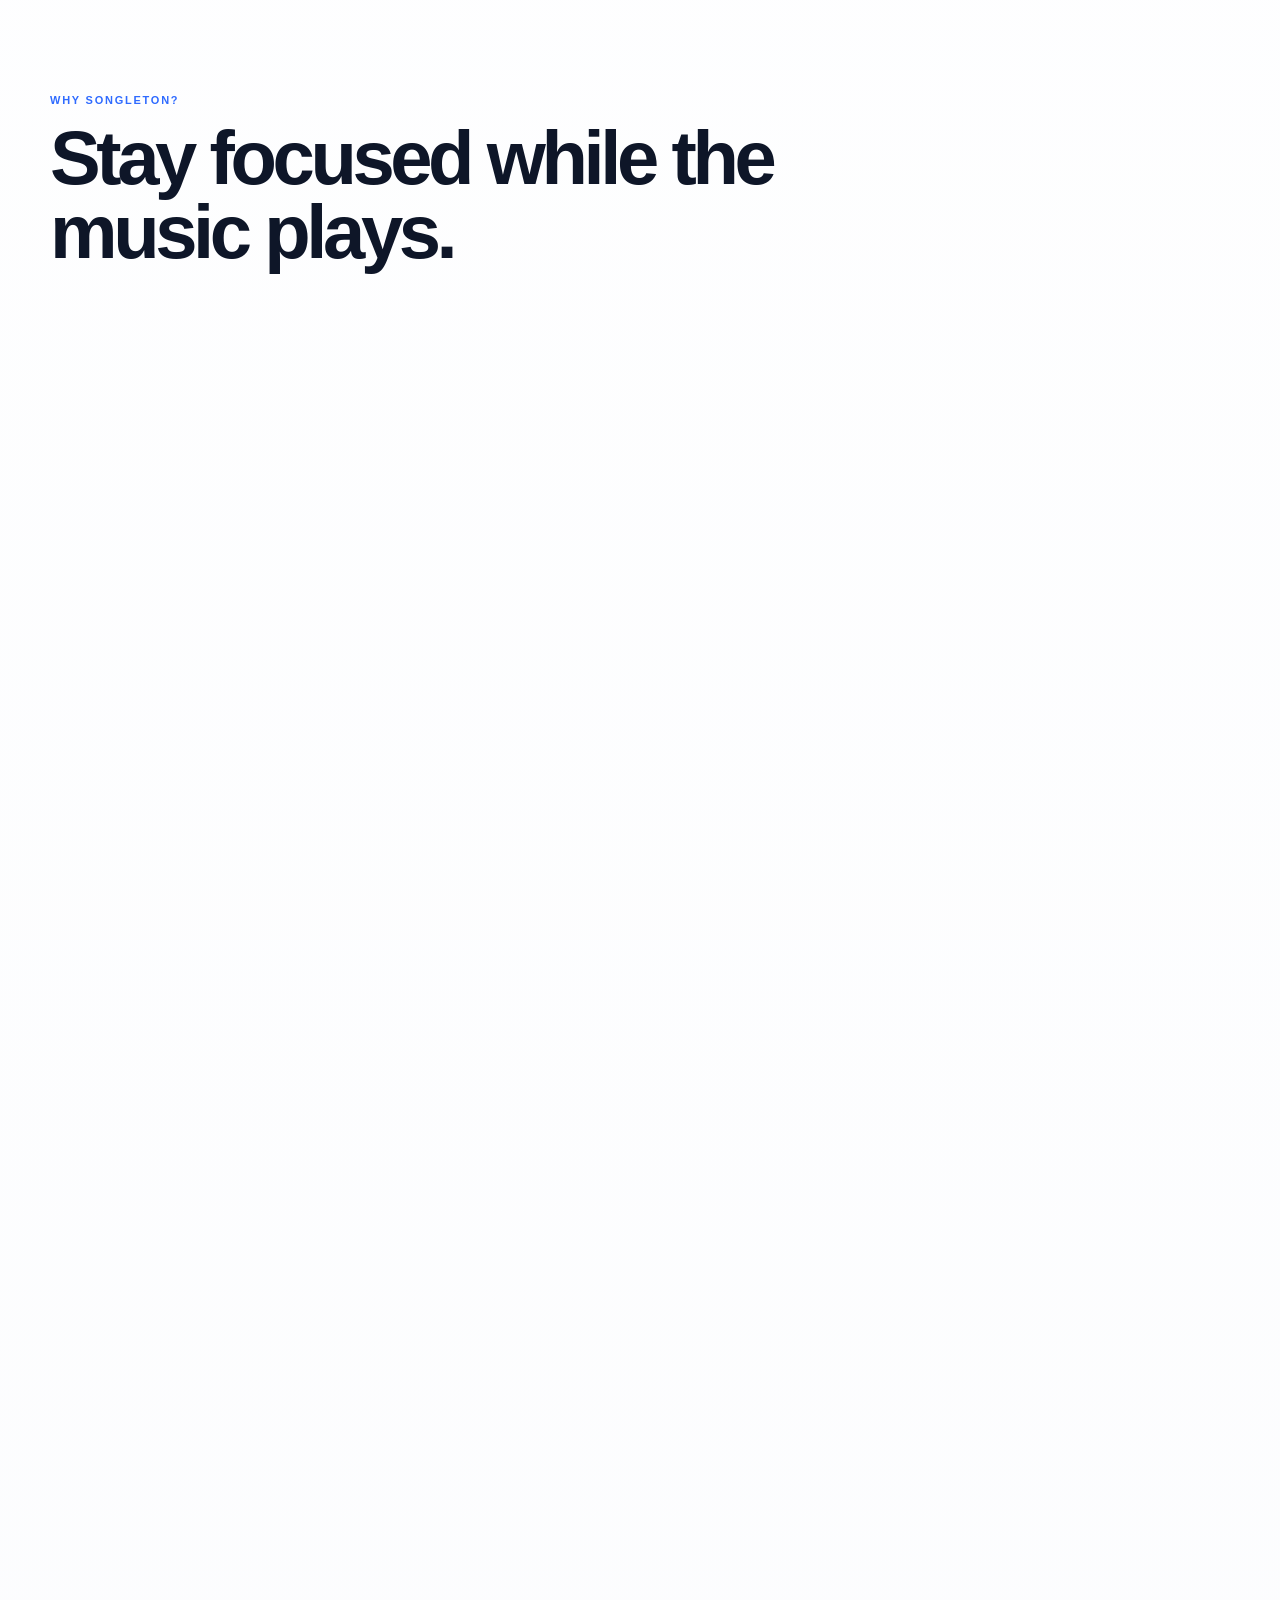
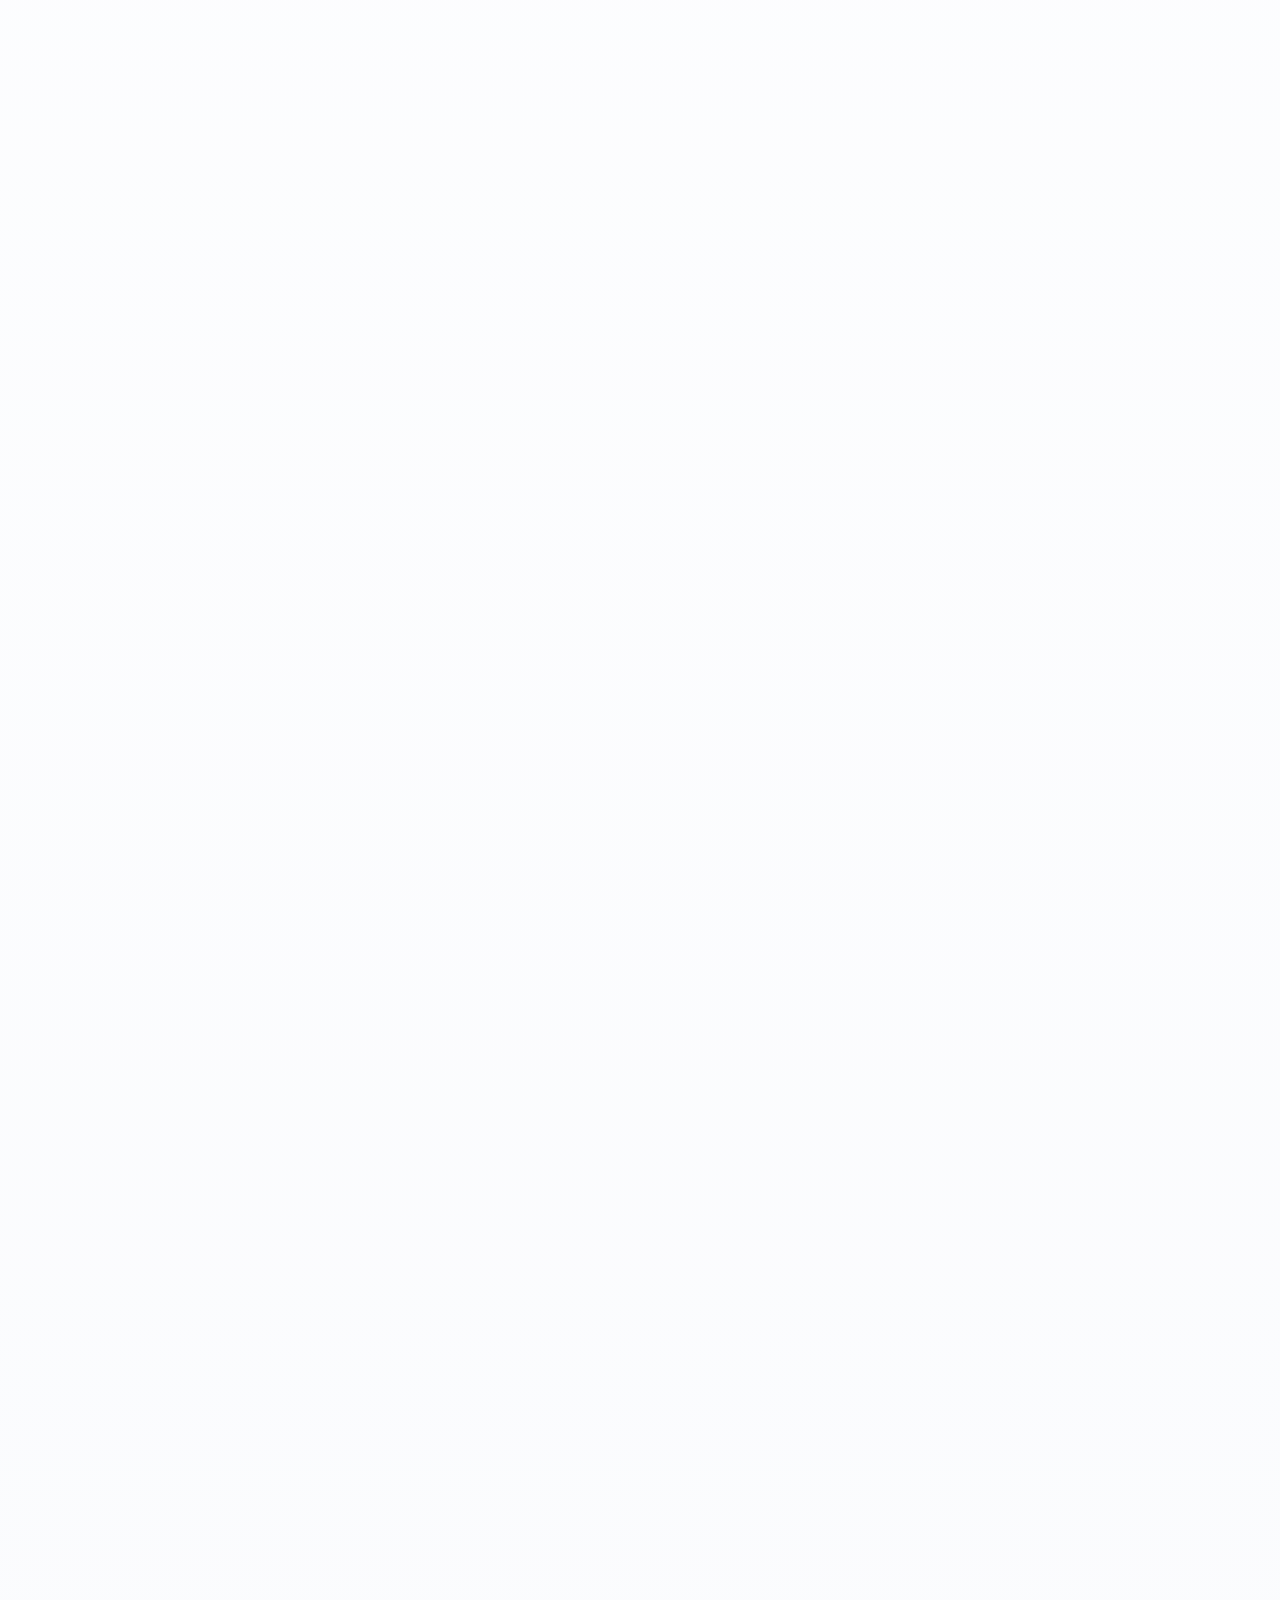
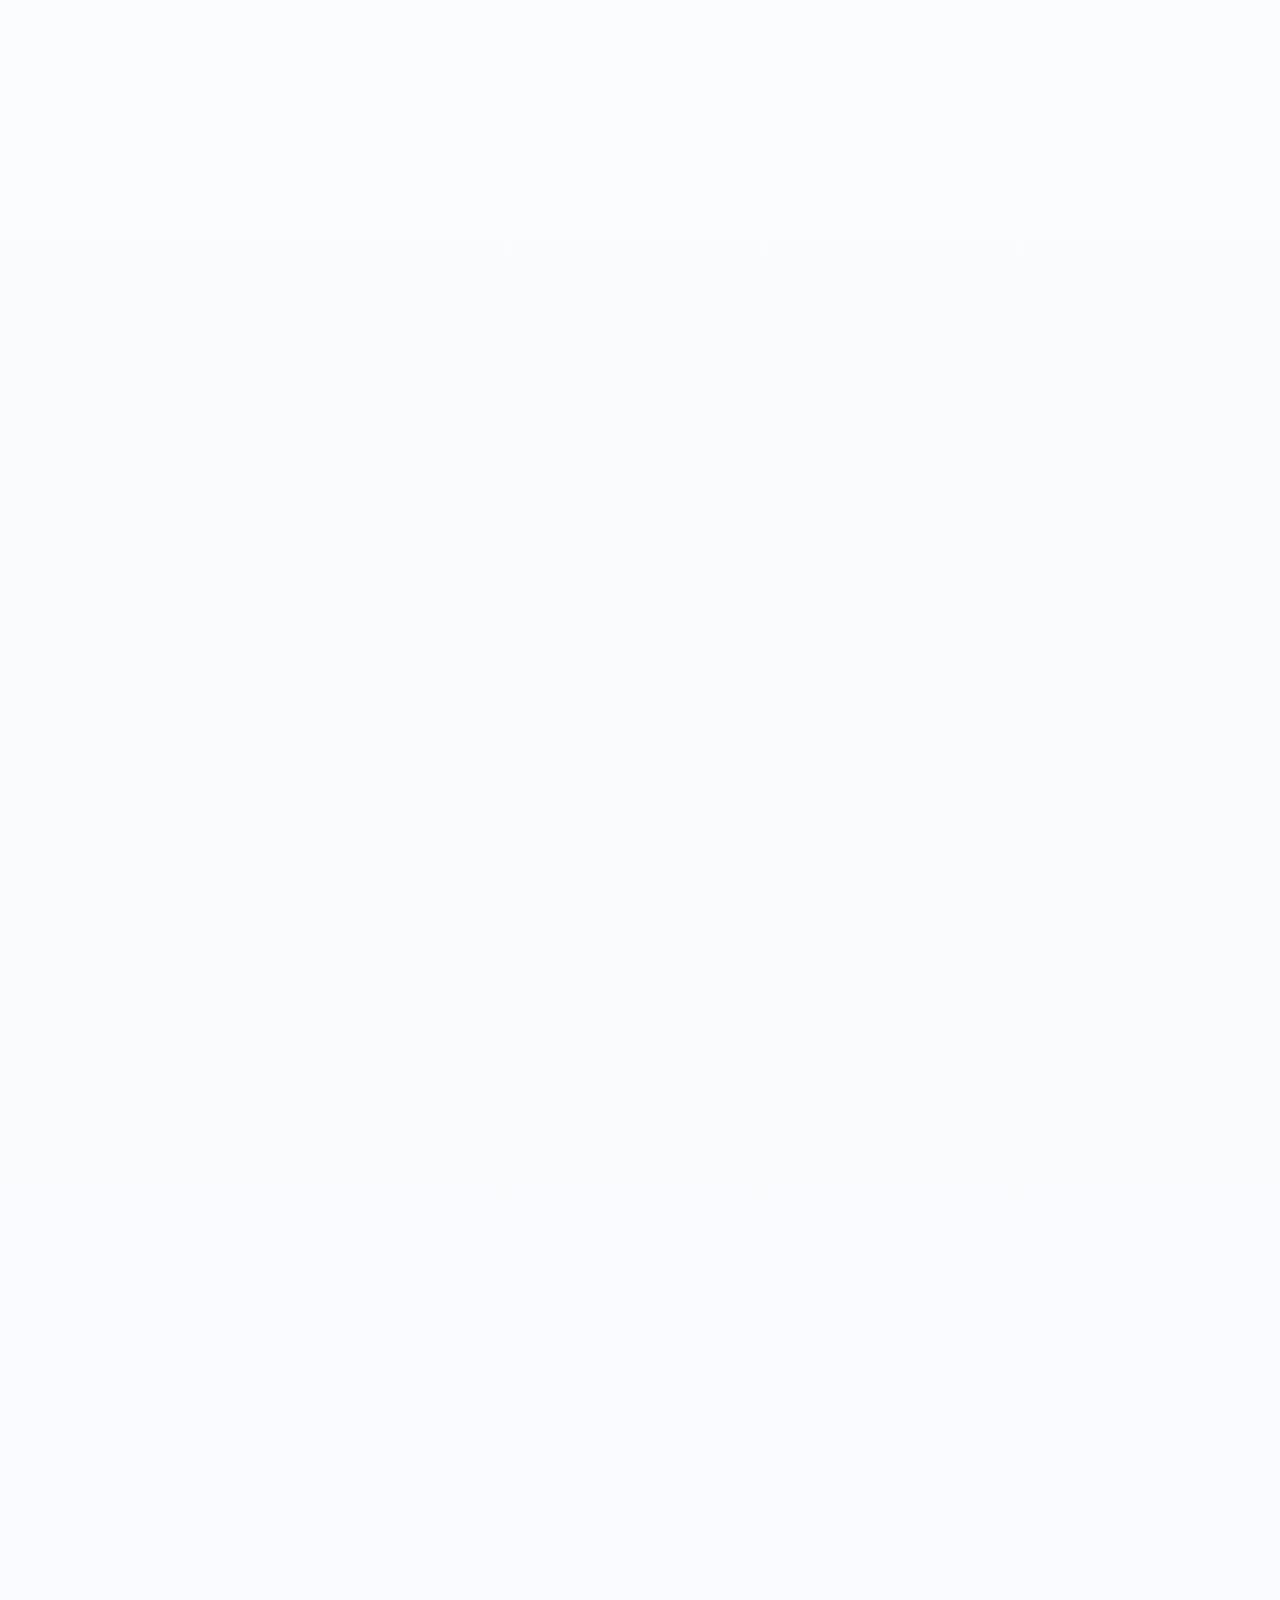
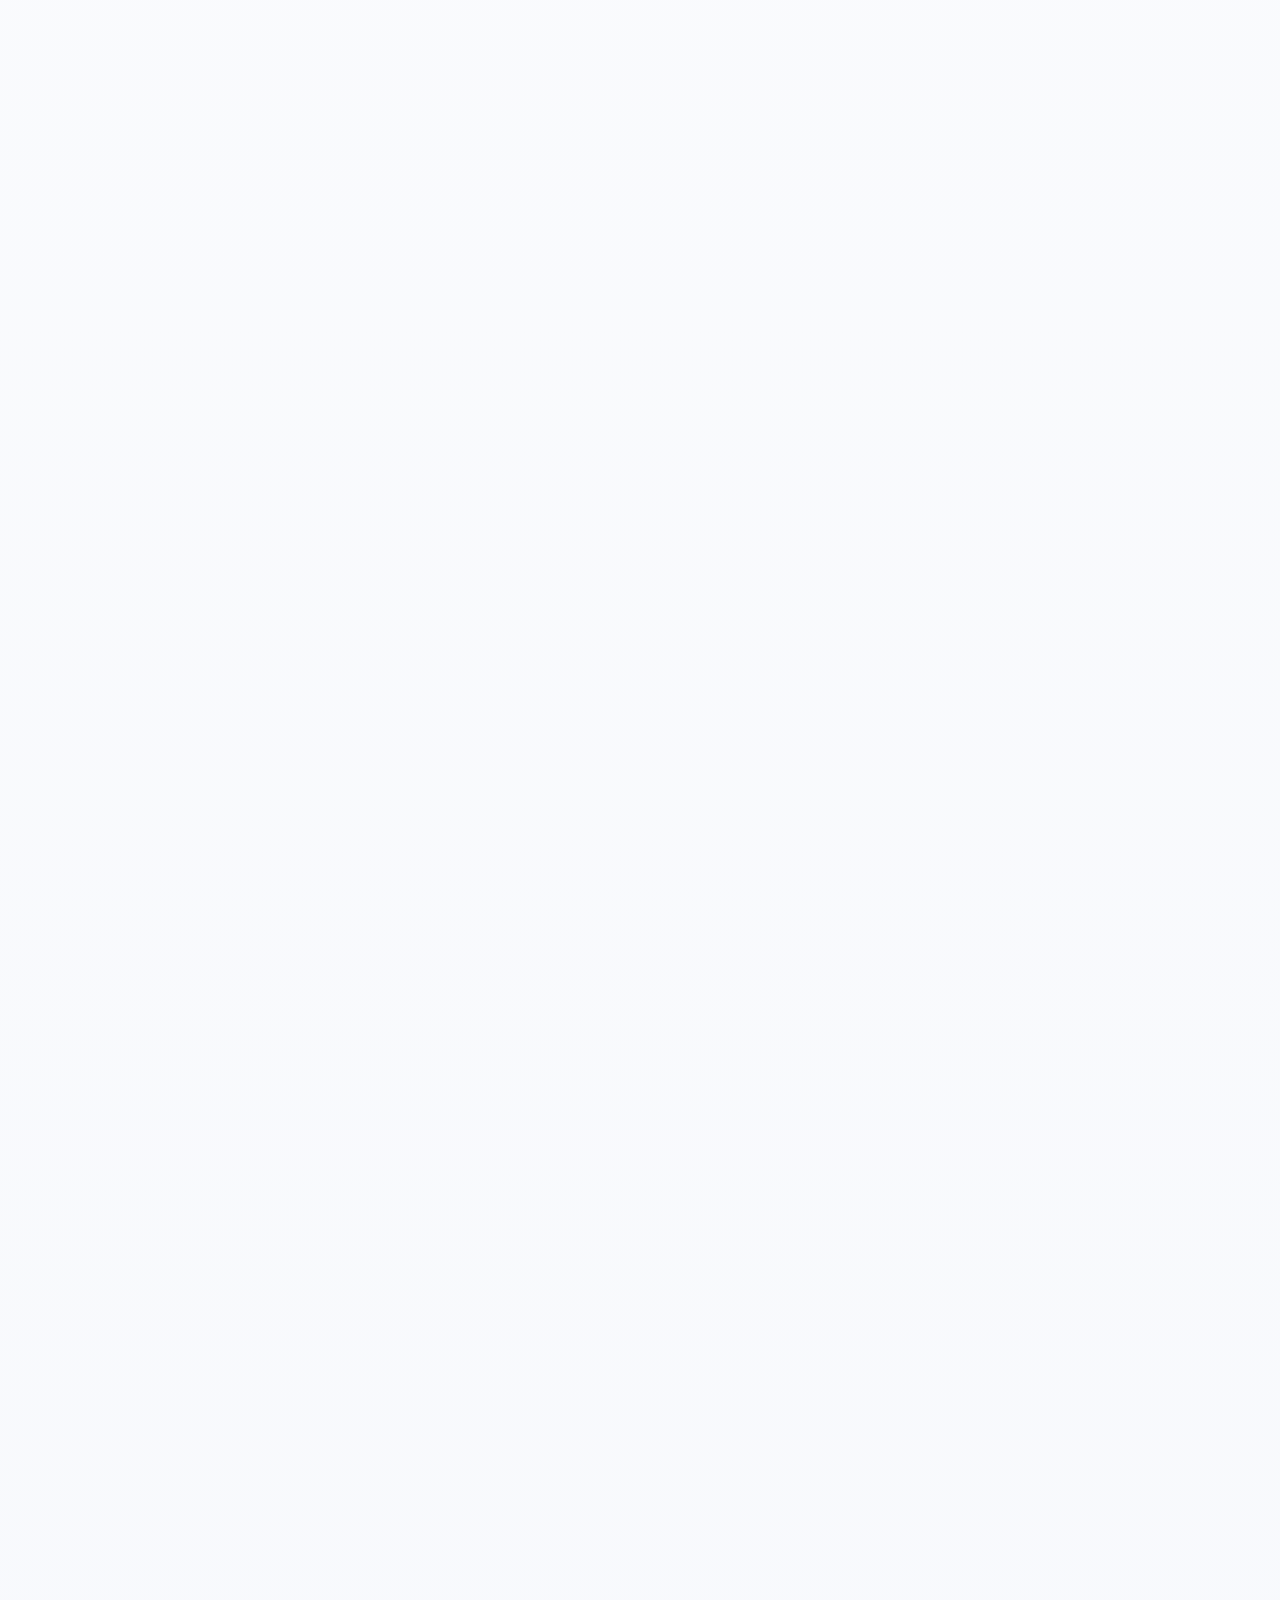
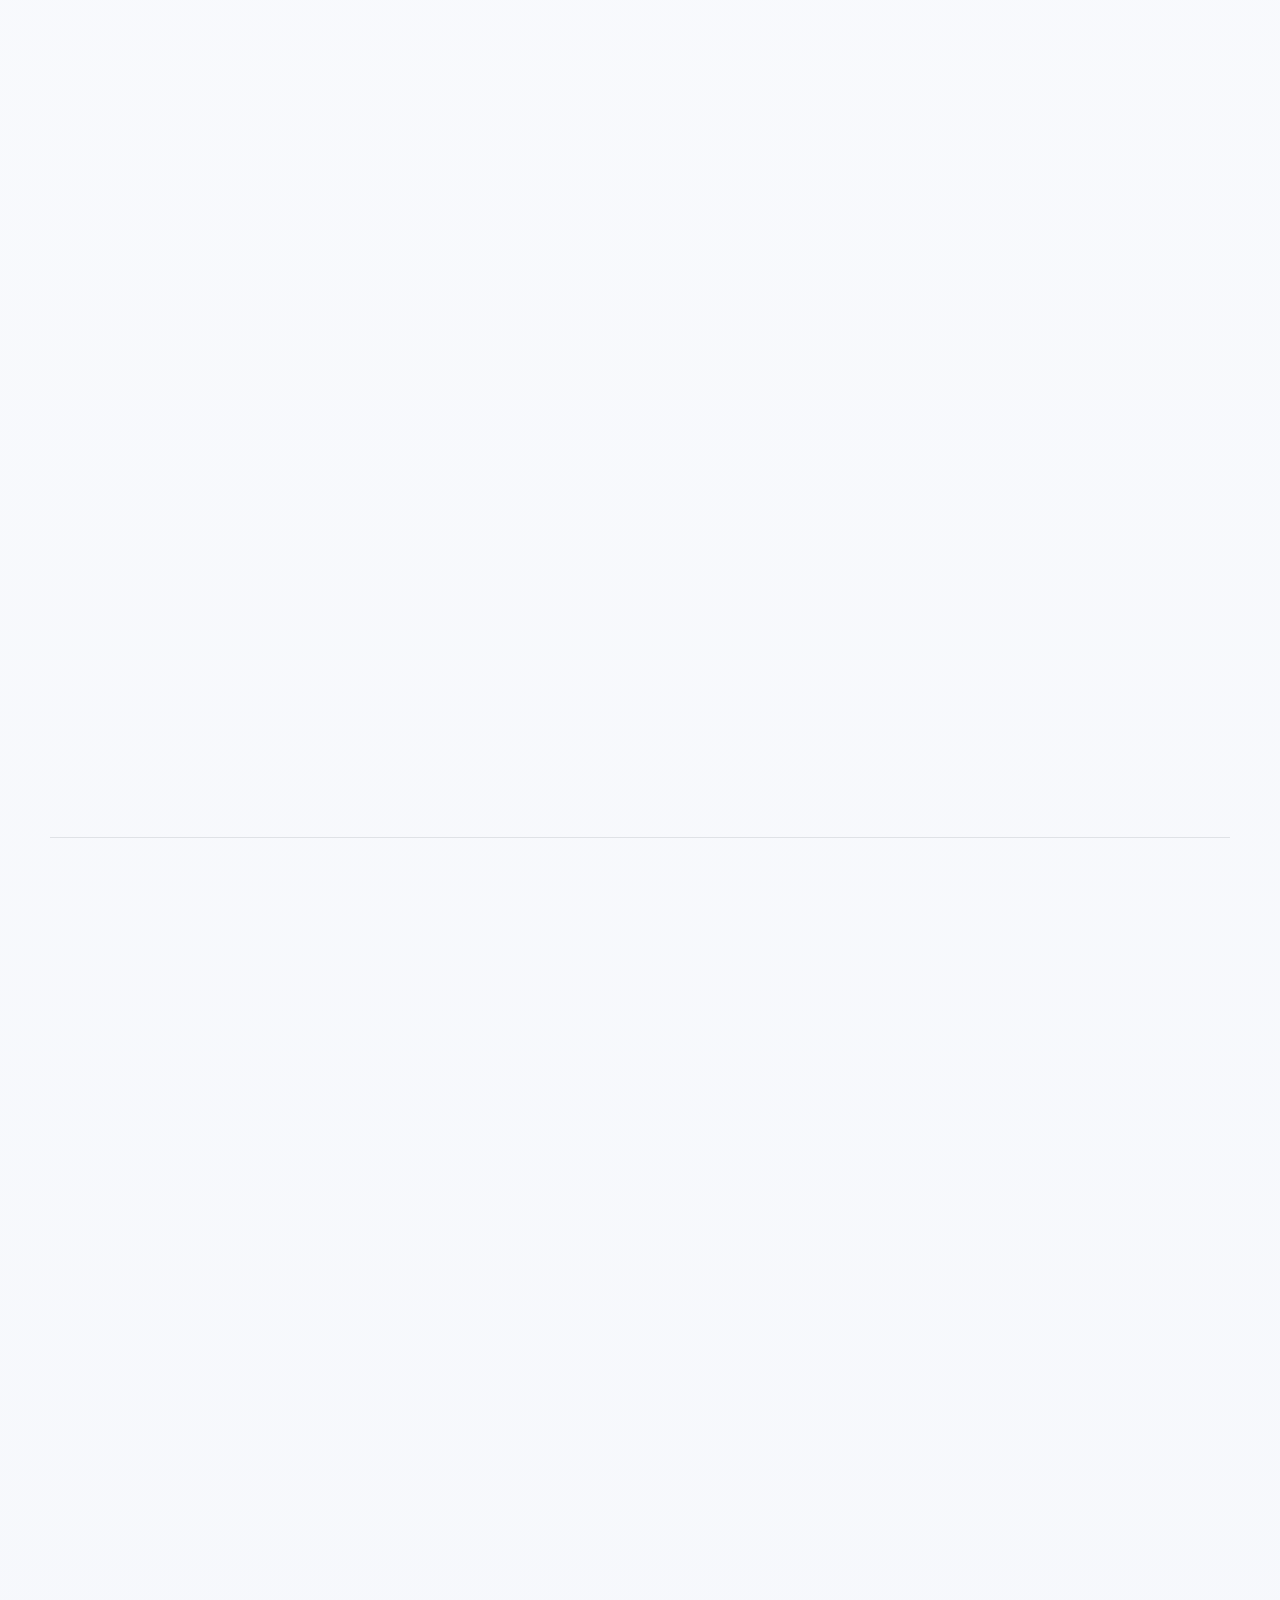
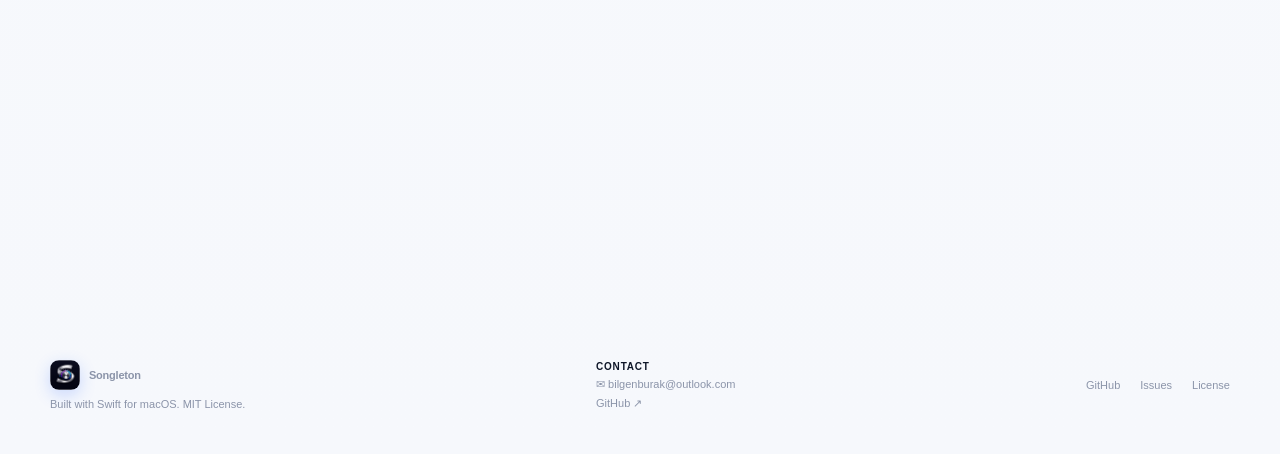
==== commit 69e8afdf: "chore: pin cask to v1.0.1 (71d02fc3), update site version" ====
--- a/docs/index.html
+++ b/docs/index.html
@@ -77,7 +77,7 @@
           <button type="button" class="hero-install-copy" data-i18n-label="copyHomebrew" aria-label="Homebrew komutunu kopyala"><span class="hicon">⧉</span><span class="hcopied" data-i18n="copied">Kopyalandı</span></button>
         </div>
         <p class="release-meta">
-          <span class="rm-item">v<span id="release-version">1.0.0</span></span><span class="rm-sep">·</span>
+          <span class="rm-item">v<span id="release-version">1.0.1</span></span><span class="rm-sep">·</span>
           <span class="rm-item" data-i18n="releaseMinMac">macOS 14+</span><span class="rm-sep">·</span>
           <span class="rm-item" data-i18n="releaseArch">Intel &amp; Apple Silicon</span>
           <span class="rm-links"><a href="https://github.com/burak-bilgen/Songleton/releases" data-i18n="releaseNotes">Sürüm notları</a><span class="rm-sep">·</span><a href="https://github.com/burak-bilgen/Songleton/releases/latest/download/Songleton.dmg.sha256" data-i18n="releaseChecksum" data-i18n-title="releaseChecksumTitle">SHA-256 sağlaması</a></span>
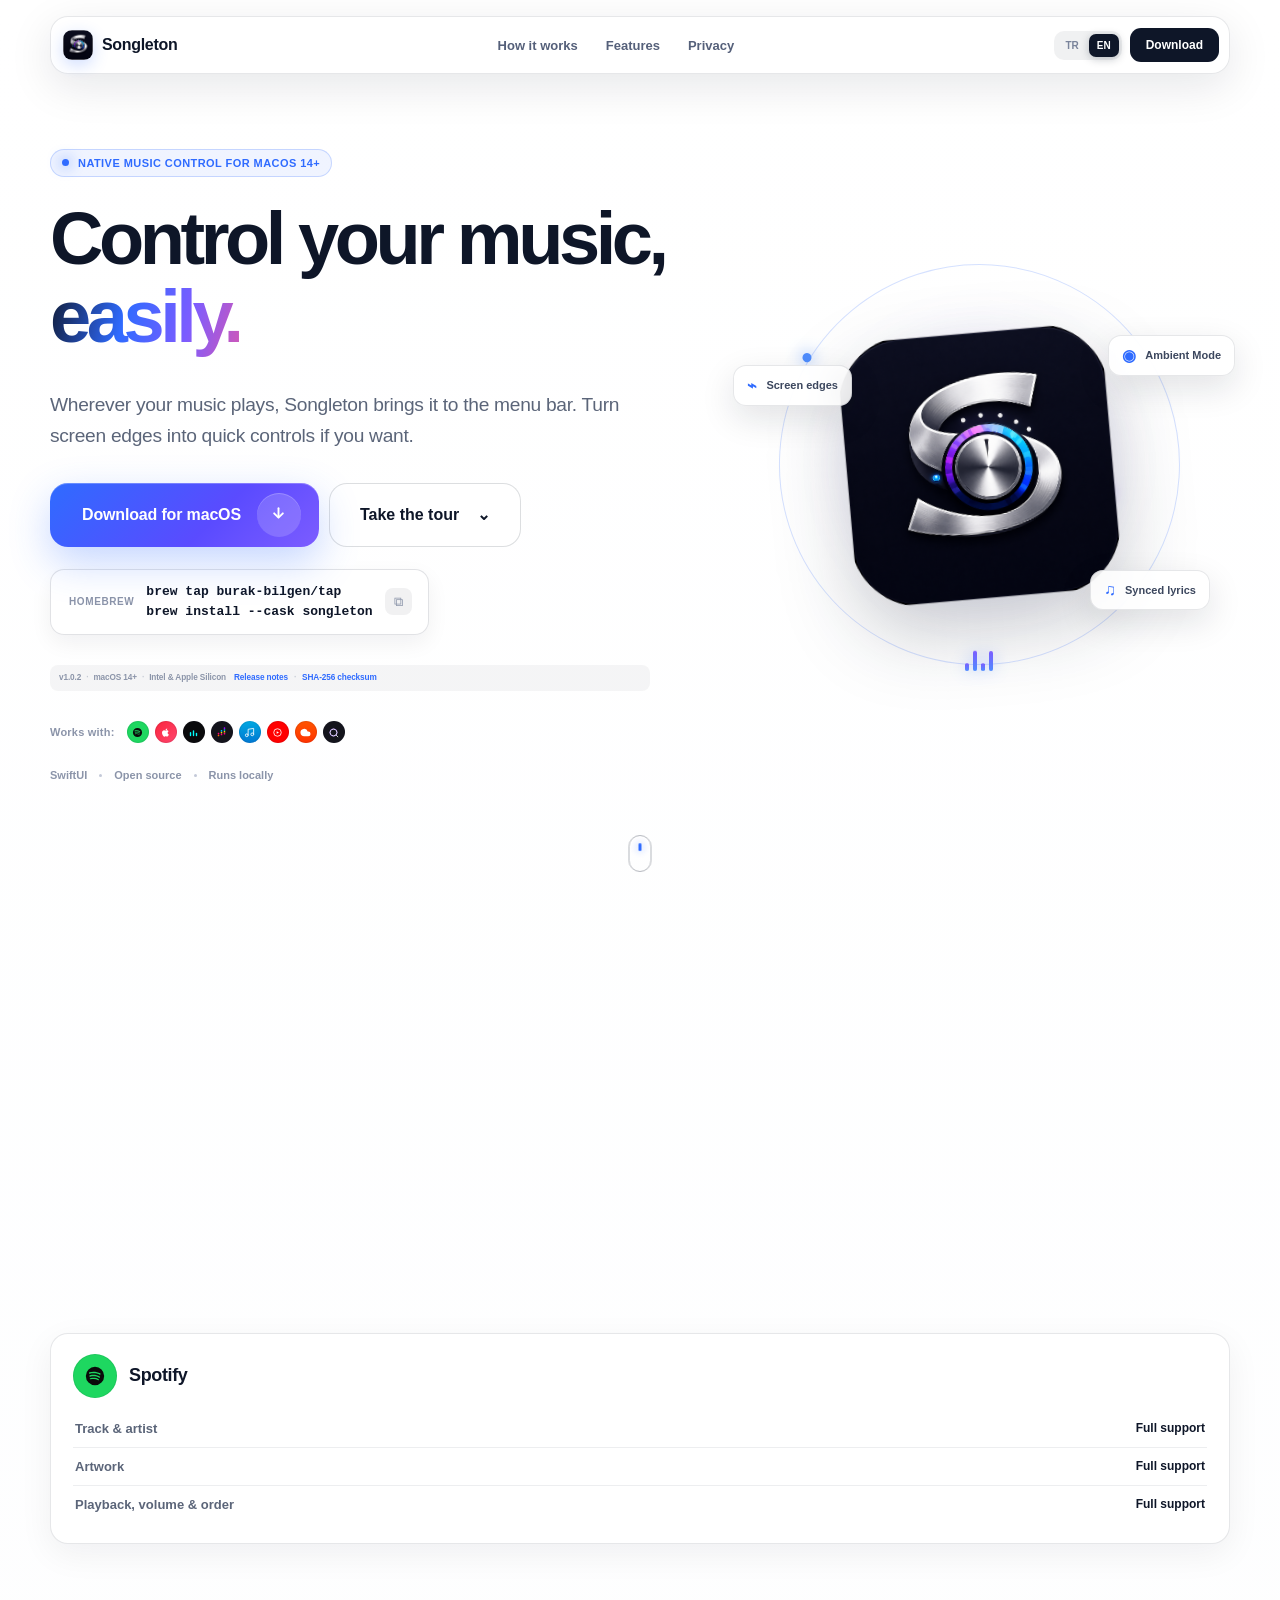
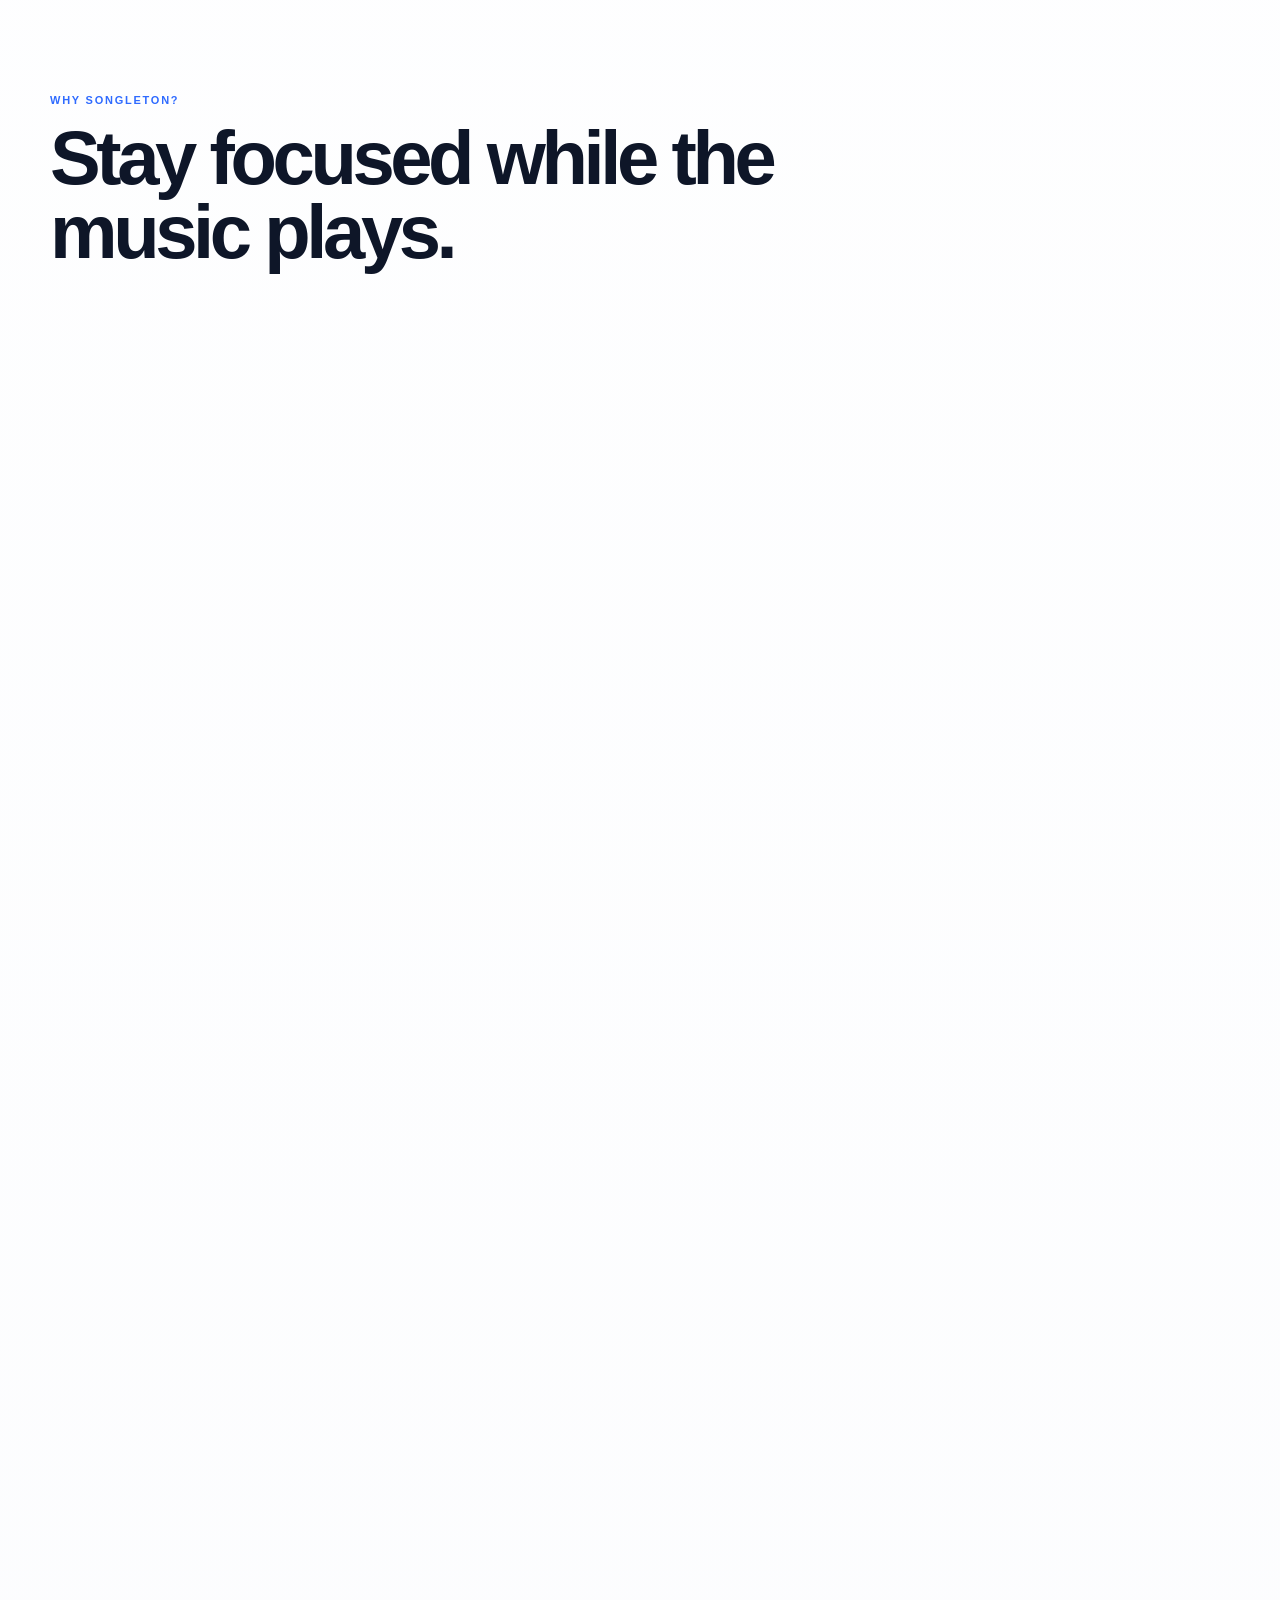
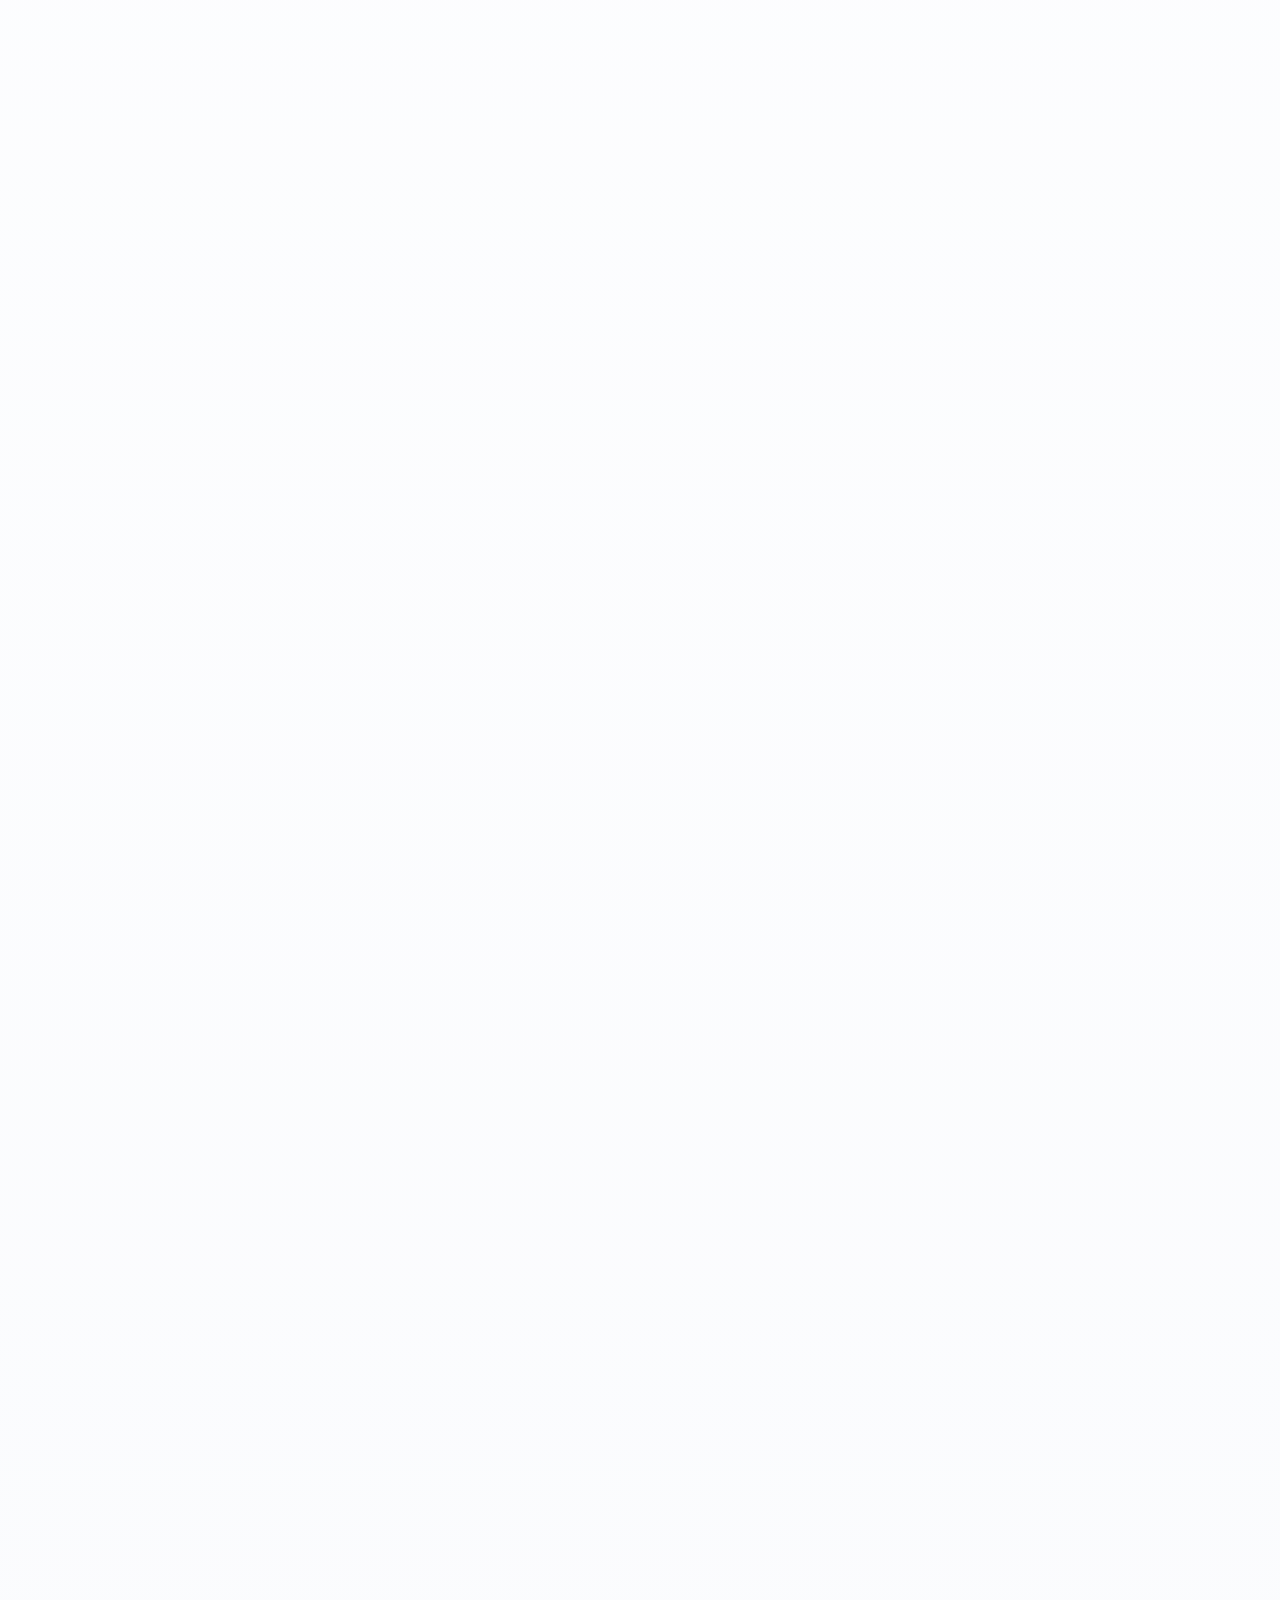
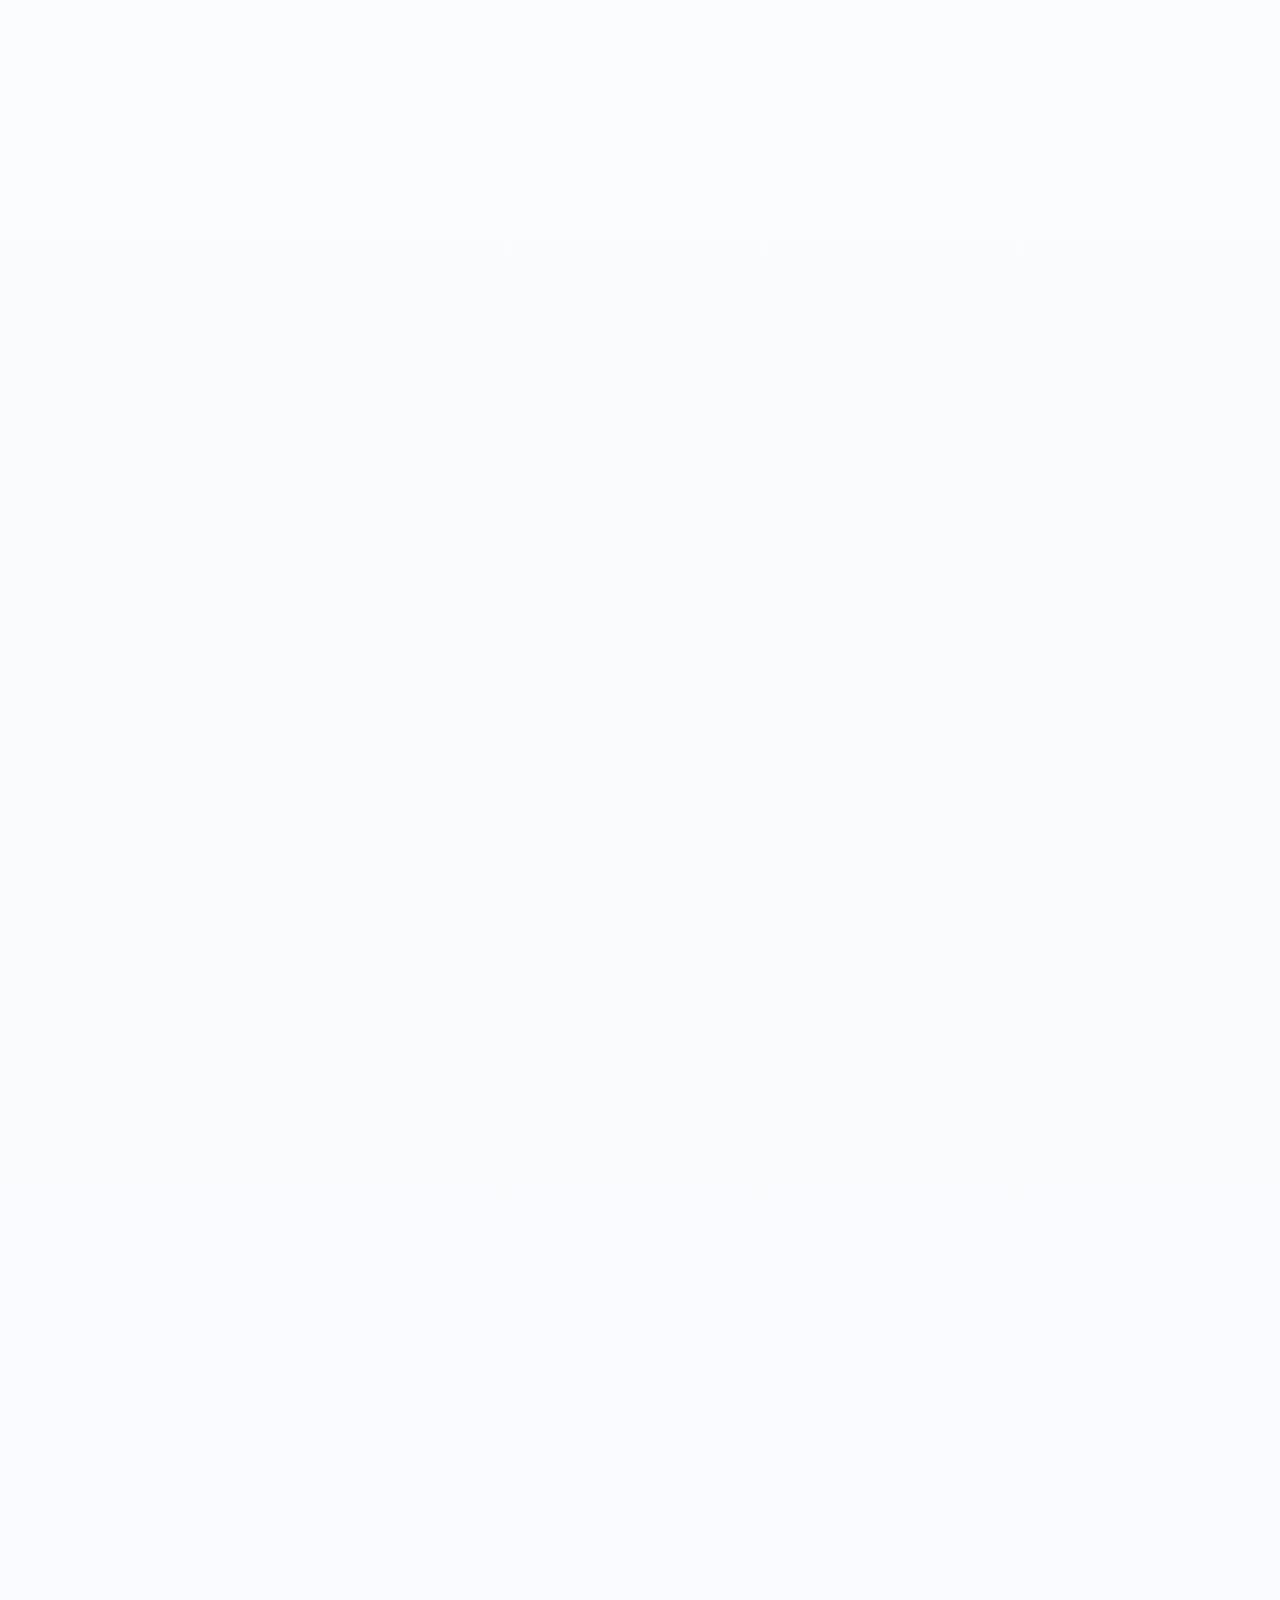
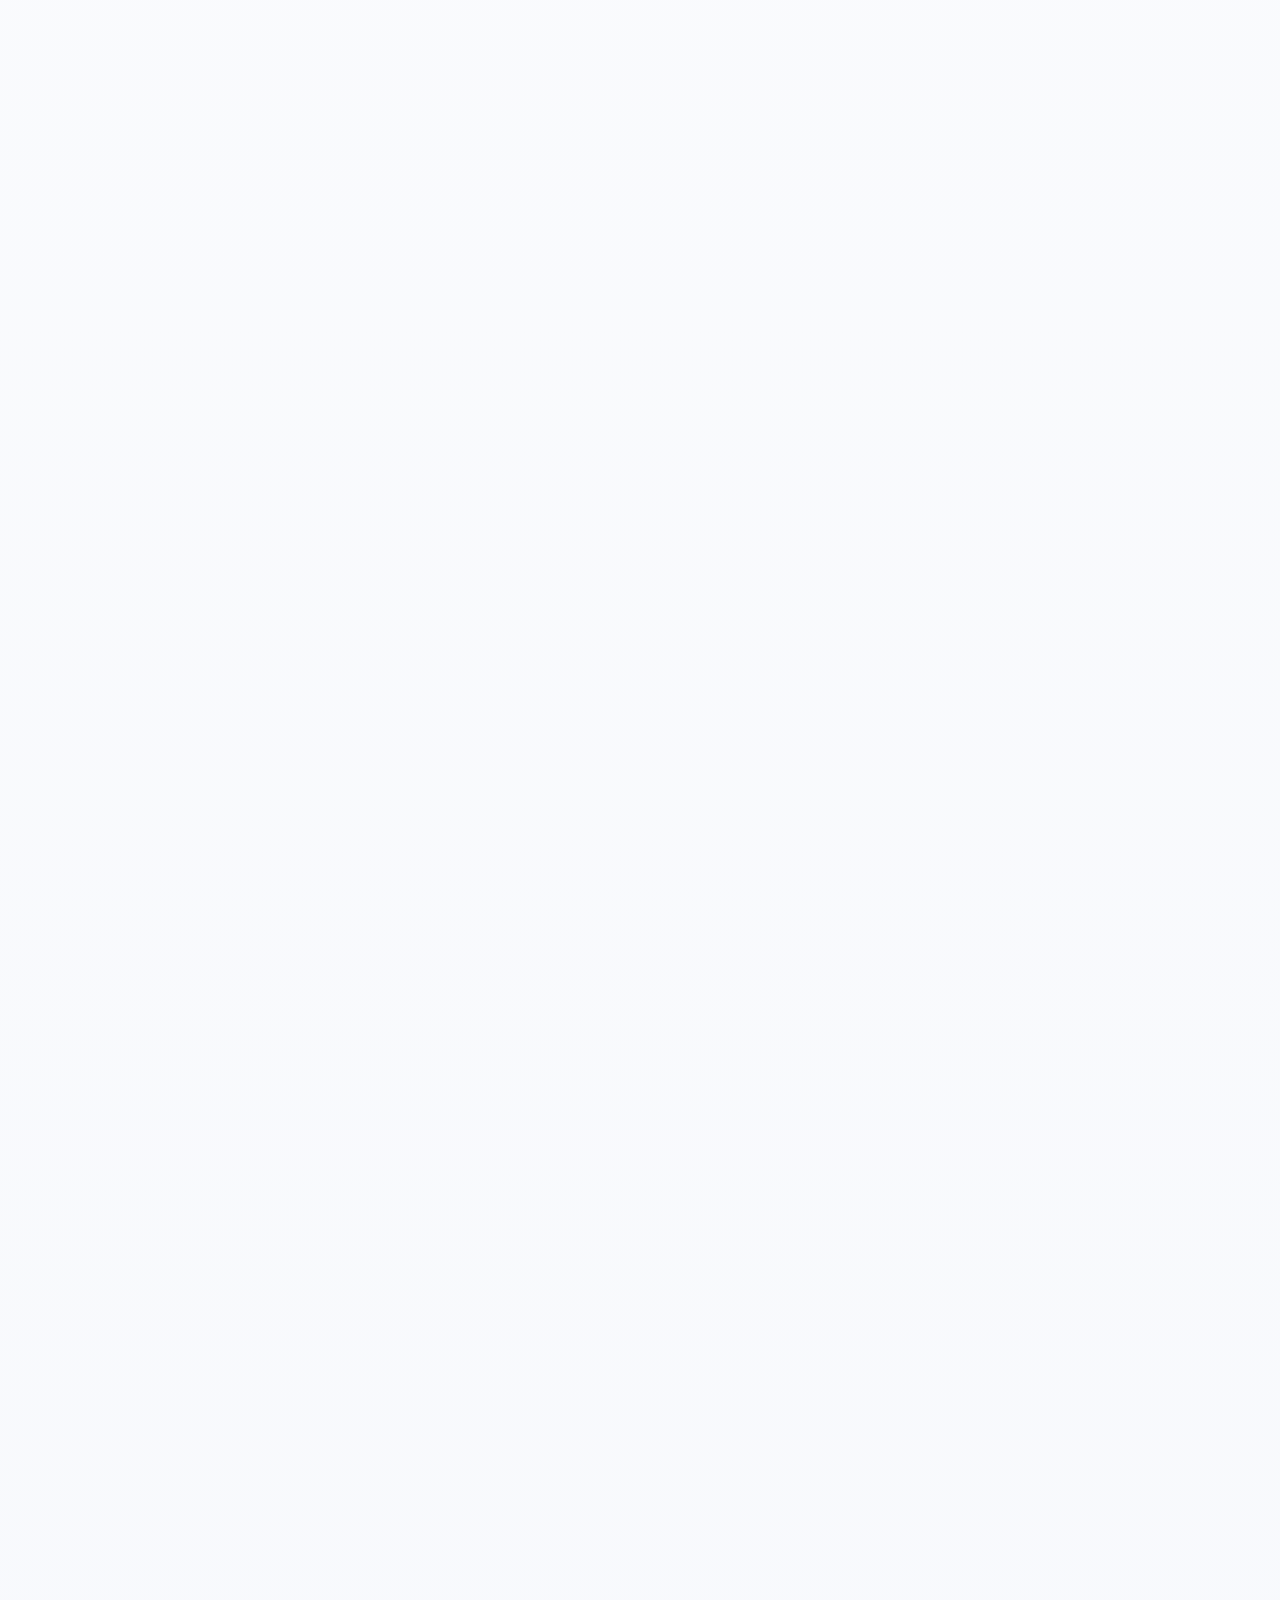
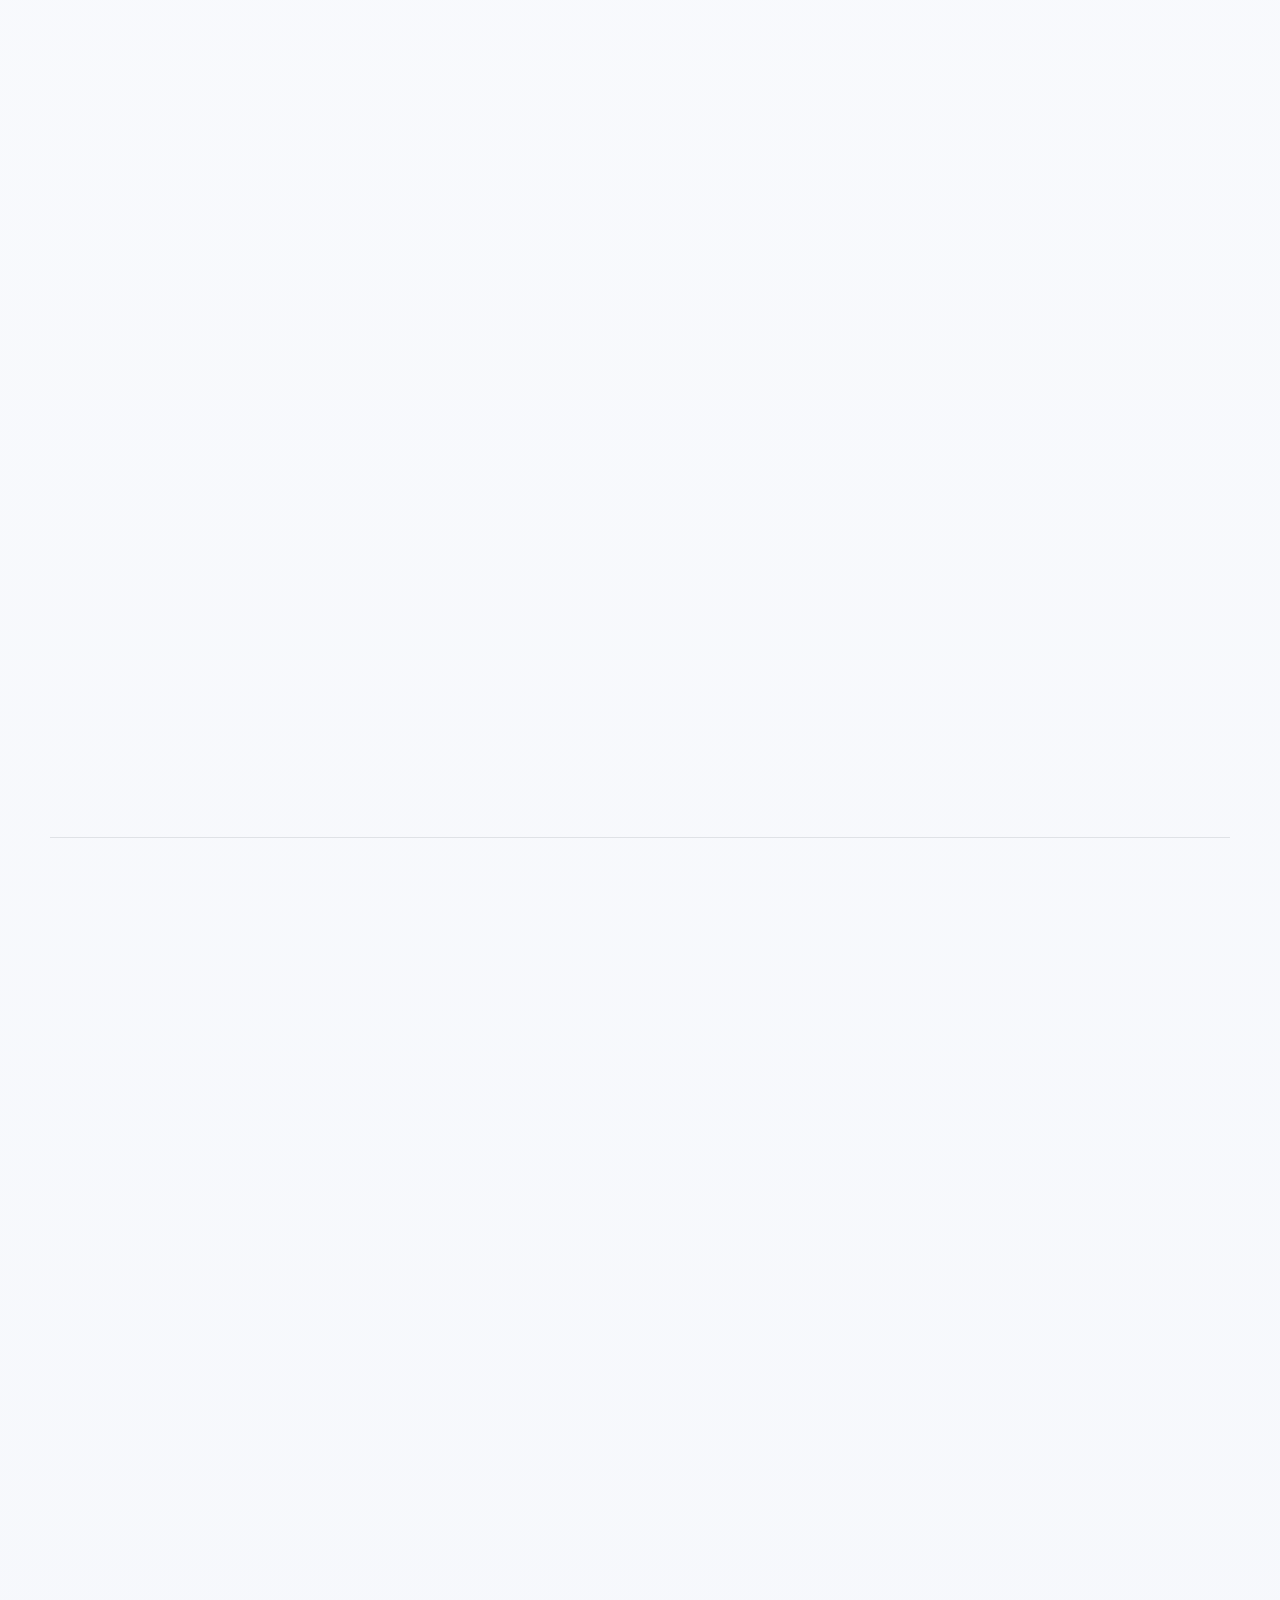
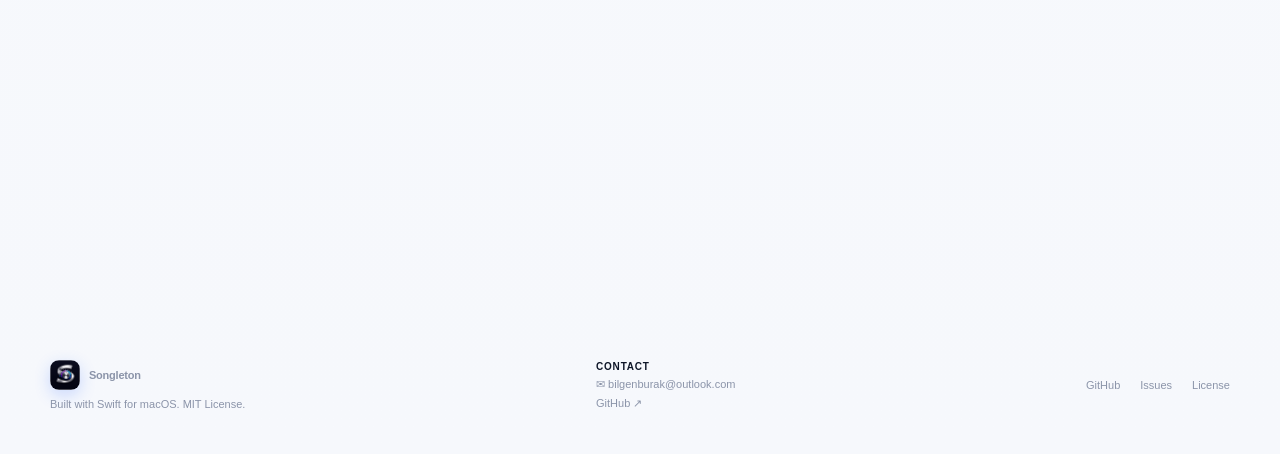
==== commit a01f7c62: "docs: update site version to 1.0.2" ====
--- a/docs/index.html
+++ b/docs/index.html
@@ -77,7 +77,7 @@
           <button type="button" class="hero-install-copy" data-i18n-label="copyHomebrew" aria-label="Homebrew komutunu kopyala"><span class="hicon">⧉</span><span class="hcopied" data-i18n="copied">Kopyalandı</span></button>
         </div>
         <p class="release-meta">
-          <span class="rm-item">v<span id="release-version">1.0.1</span></span><span class="rm-sep">·</span>
+          <span class="rm-item">v<span id="release-version">1.0.2</span></span><span class="rm-sep">·</span>
           <span class="rm-item" data-i18n="releaseMinMac">macOS 14+</span><span class="rm-sep">·</span>
           <span class="rm-item" data-i18n="releaseArch">Intel &amp; Apple Silicon</span>
           <span class="rm-links"><a href="https://github.com/burak-bilgen/Songleton/releases" data-i18n="releaseNotes">Sürüm notları</a><span class="rm-sep">·</span><a href="https://github.com/burak-bilgen/Songleton/releases/latest/download/Songleton.dmg.sha256" data-i18n="releaseChecksum" data-i18n-title="releaseChecksumTitle">SHA-256 sağlaması</a></span>
--- a/docs/styles.css
+++ b/docs/styles.css
@@ -89,10 +89,10 @@
 .hero-install.copied .hero-install-copy { min-width: 94px; background: rgba(18,146,79,.14); }
 .hero-install.copied .hero-install-copy .hicon { opacity: 0; transform: scale(.4); }
 .hero-install.copied .hero-install-copy .hcopied { opacity: 1; transform: scale(1); }
-.release-meta { display: flex; flex-wrap: wrap; align-items: center; gap: 7px; margin: 34px 0 30px; padding: 10px 14px; border-radius: 10px; background: rgba(13,22,41,.04); color: var(--dim); font-size: 11px; font-weight: 600; }
+.hero-copy > p.release-meta { display: flex; flex-wrap: wrap; align-items: center; gap: 5px; margin: 30px 0 30px; padding: 6px 9px; border-radius: 8px; background: rgba(13,22,41,.04); color: var(--dim); font-size: 8.25px; font-weight: 600; }
 .release-meta .rm-item { color: var(--dim); }
 .release-meta .rm-sep { opacity: .45; }
-.release-meta .rm-links { display: inline-flex; align-items: center; gap: 8px; margin-left: 4px; }
+.release-meta .rm-links { display: inline-flex; align-items: center; gap: 6px; margin-left: 3px; }
 .release-meta .rm-links a { color: var(--cyan); text-decoration: none; border-bottom: 1px solid transparent; }
 .release-meta .rm-links a:hover { border-bottom-color: currentColor; }
 .hero-install.copied { border-color: rgba(18,146,79,.4); box-shadow: inset 0 1px rgba(255,255,255,.9), 0 8px 22px rgba(18,146,79,.14); }
